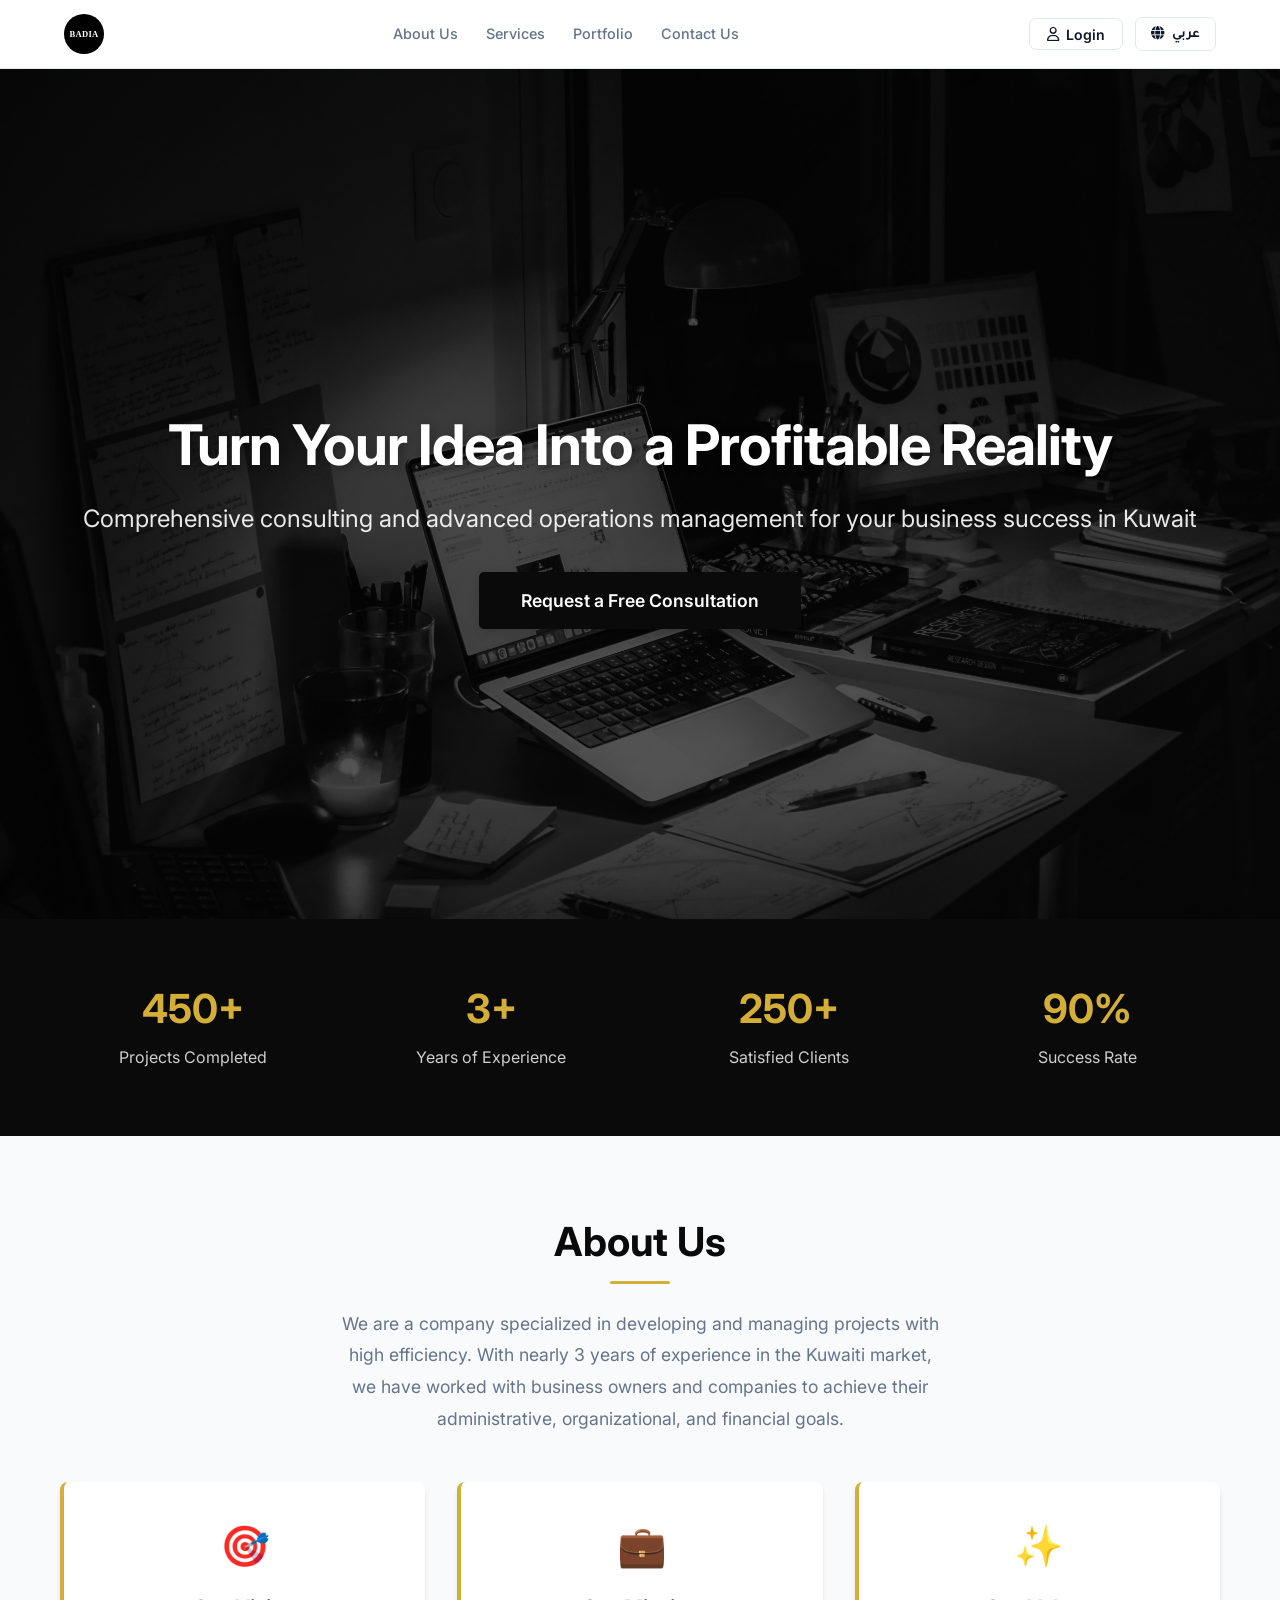
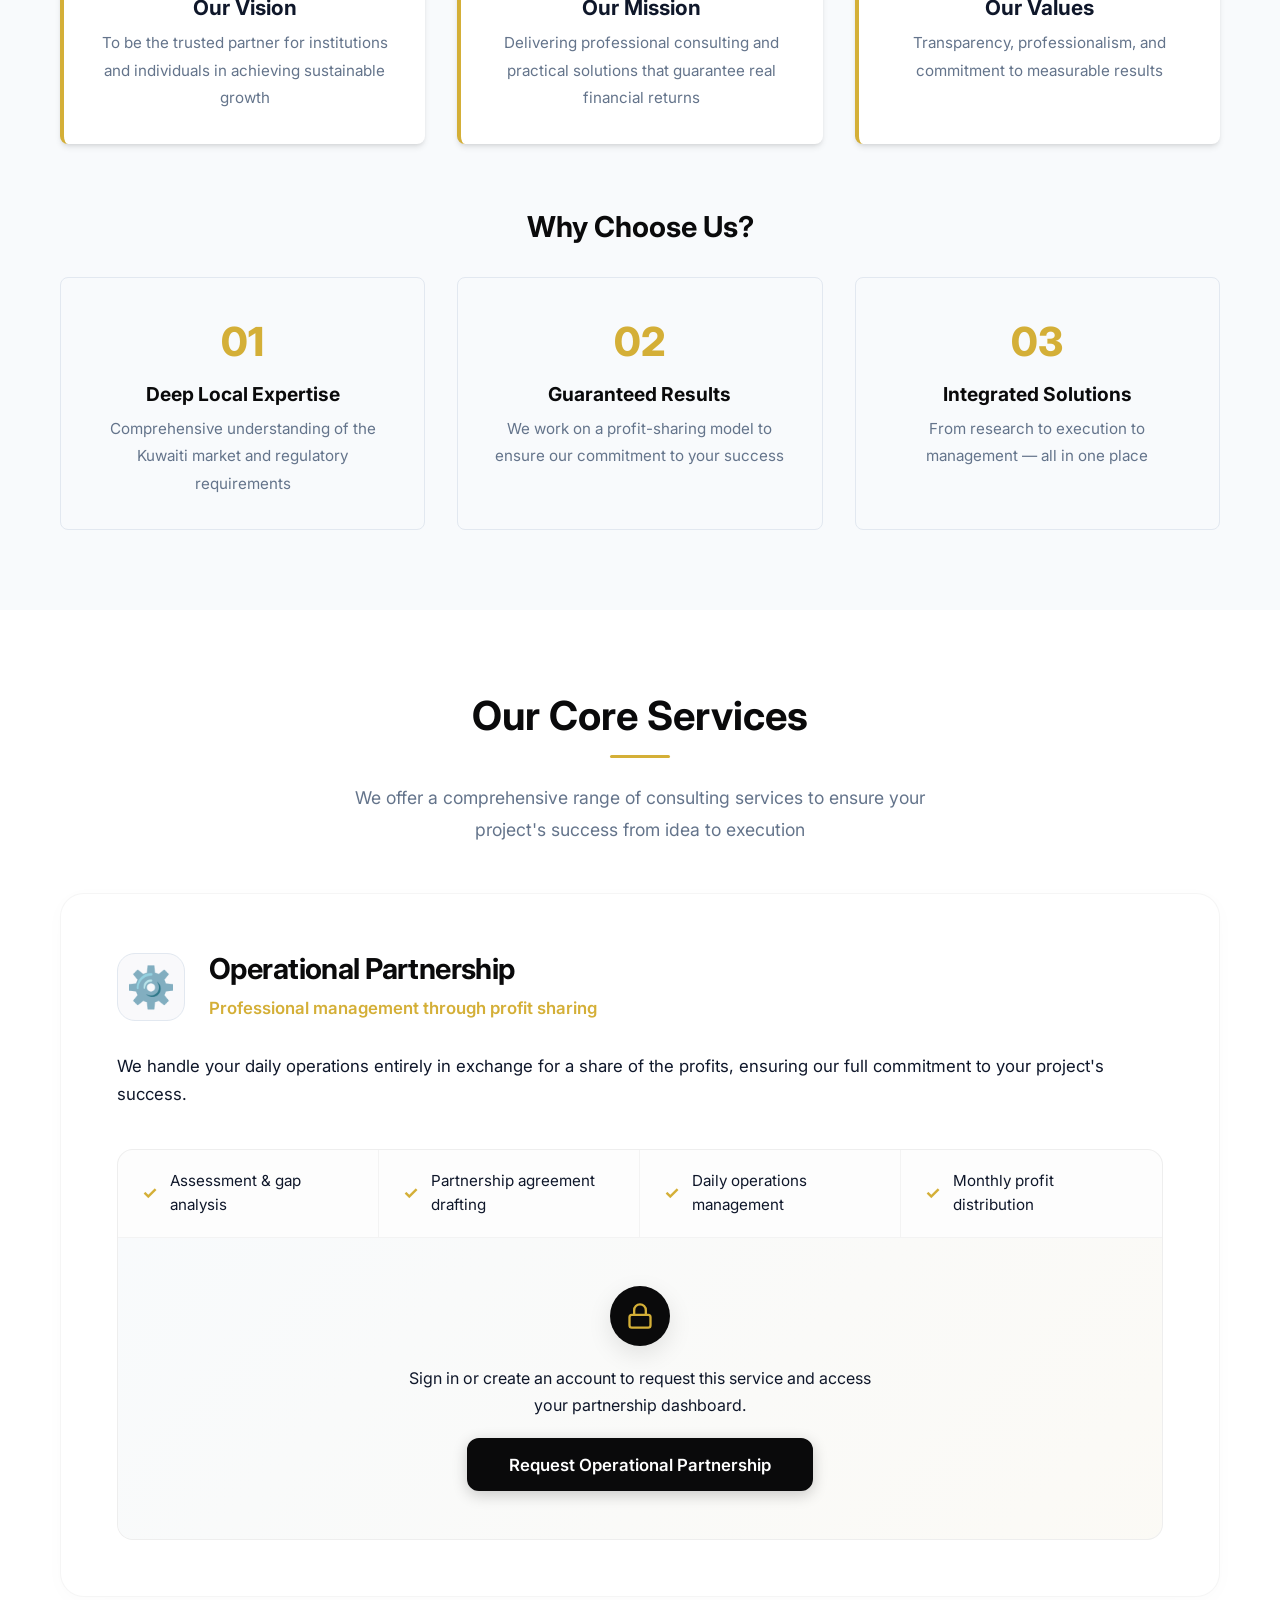
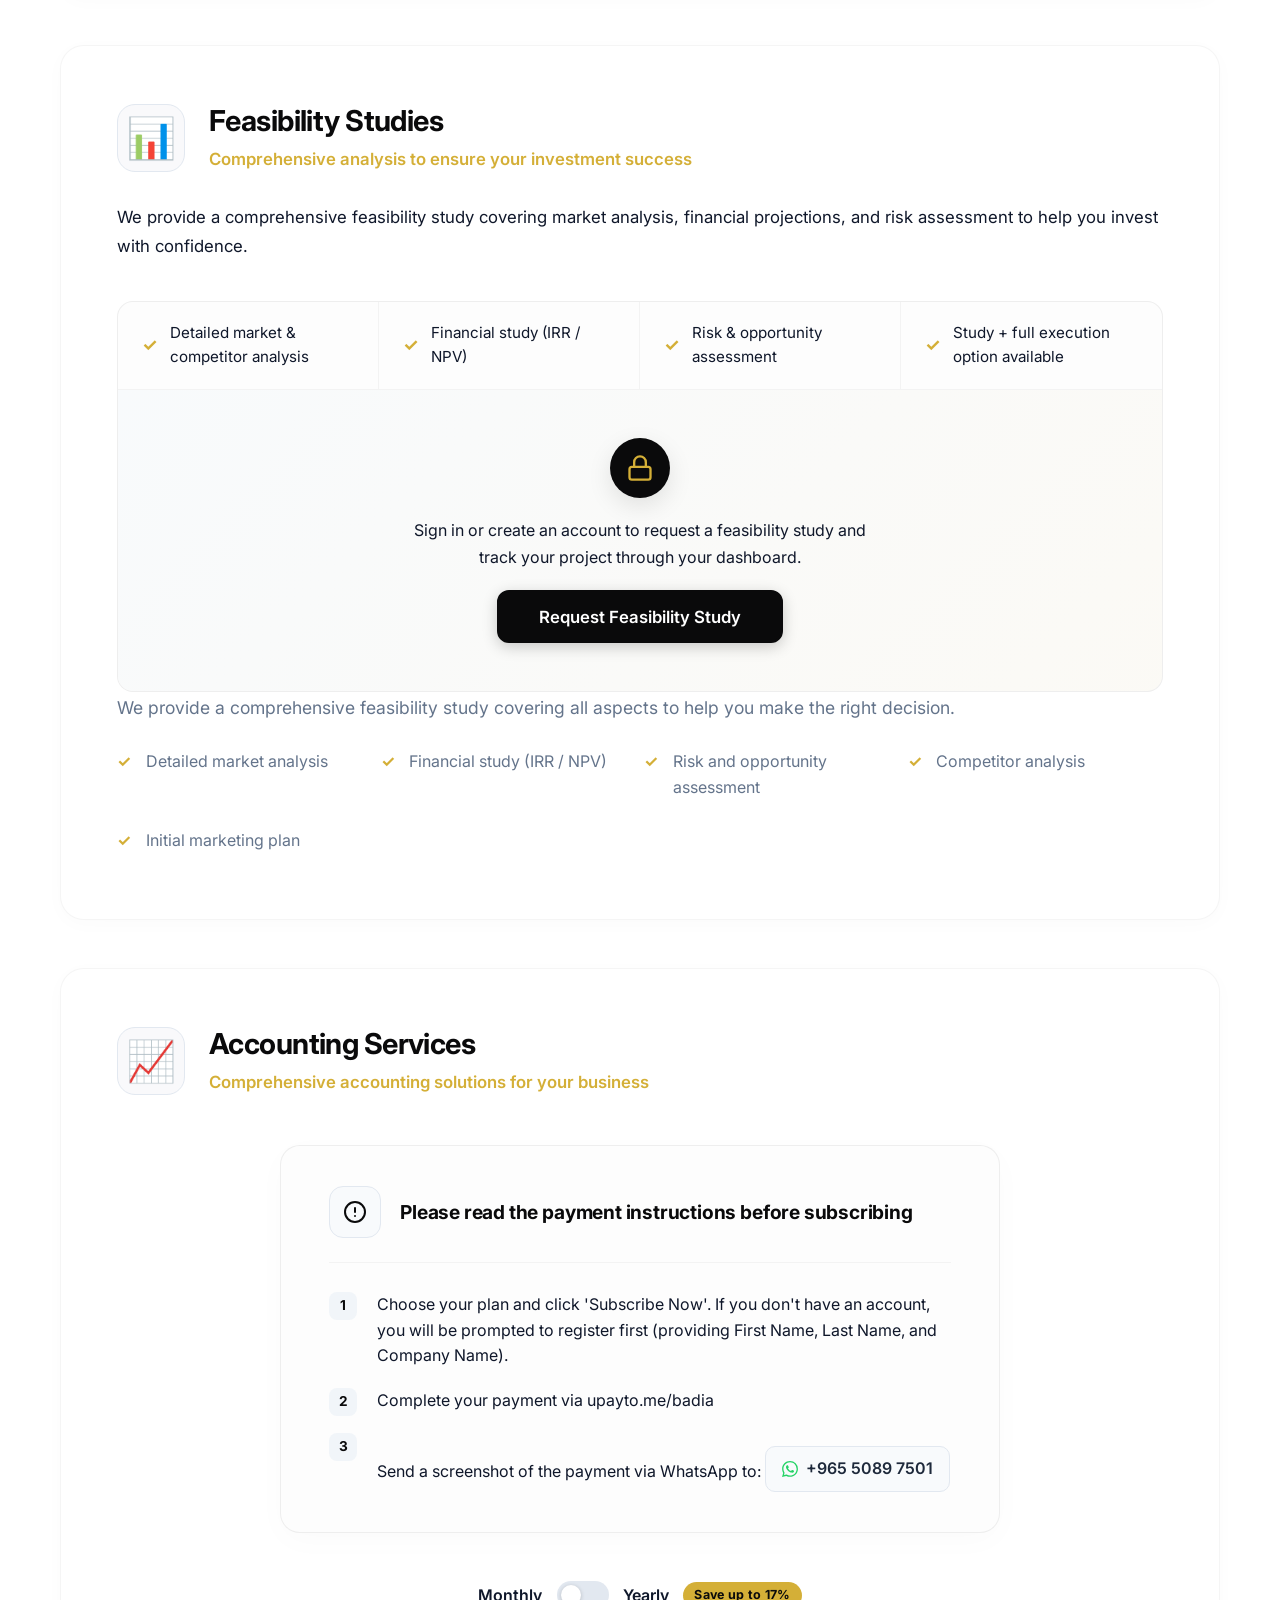
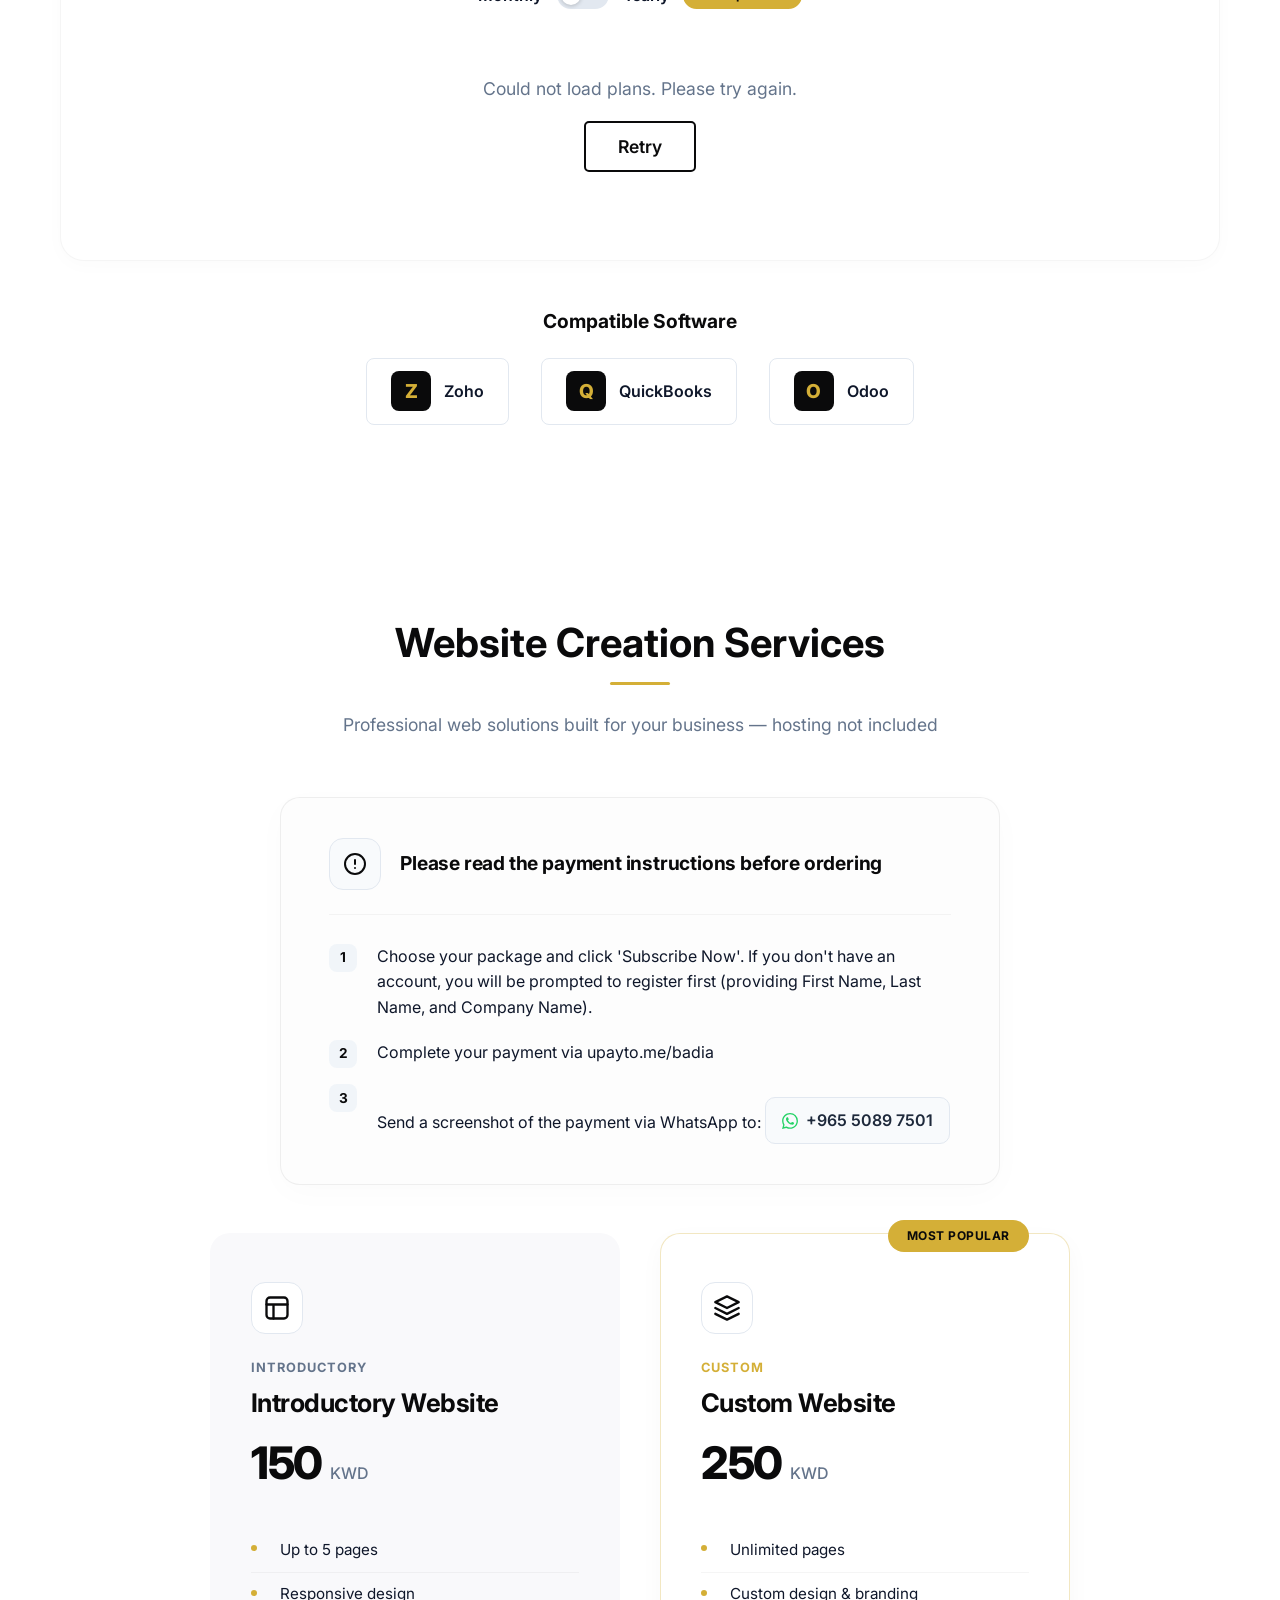
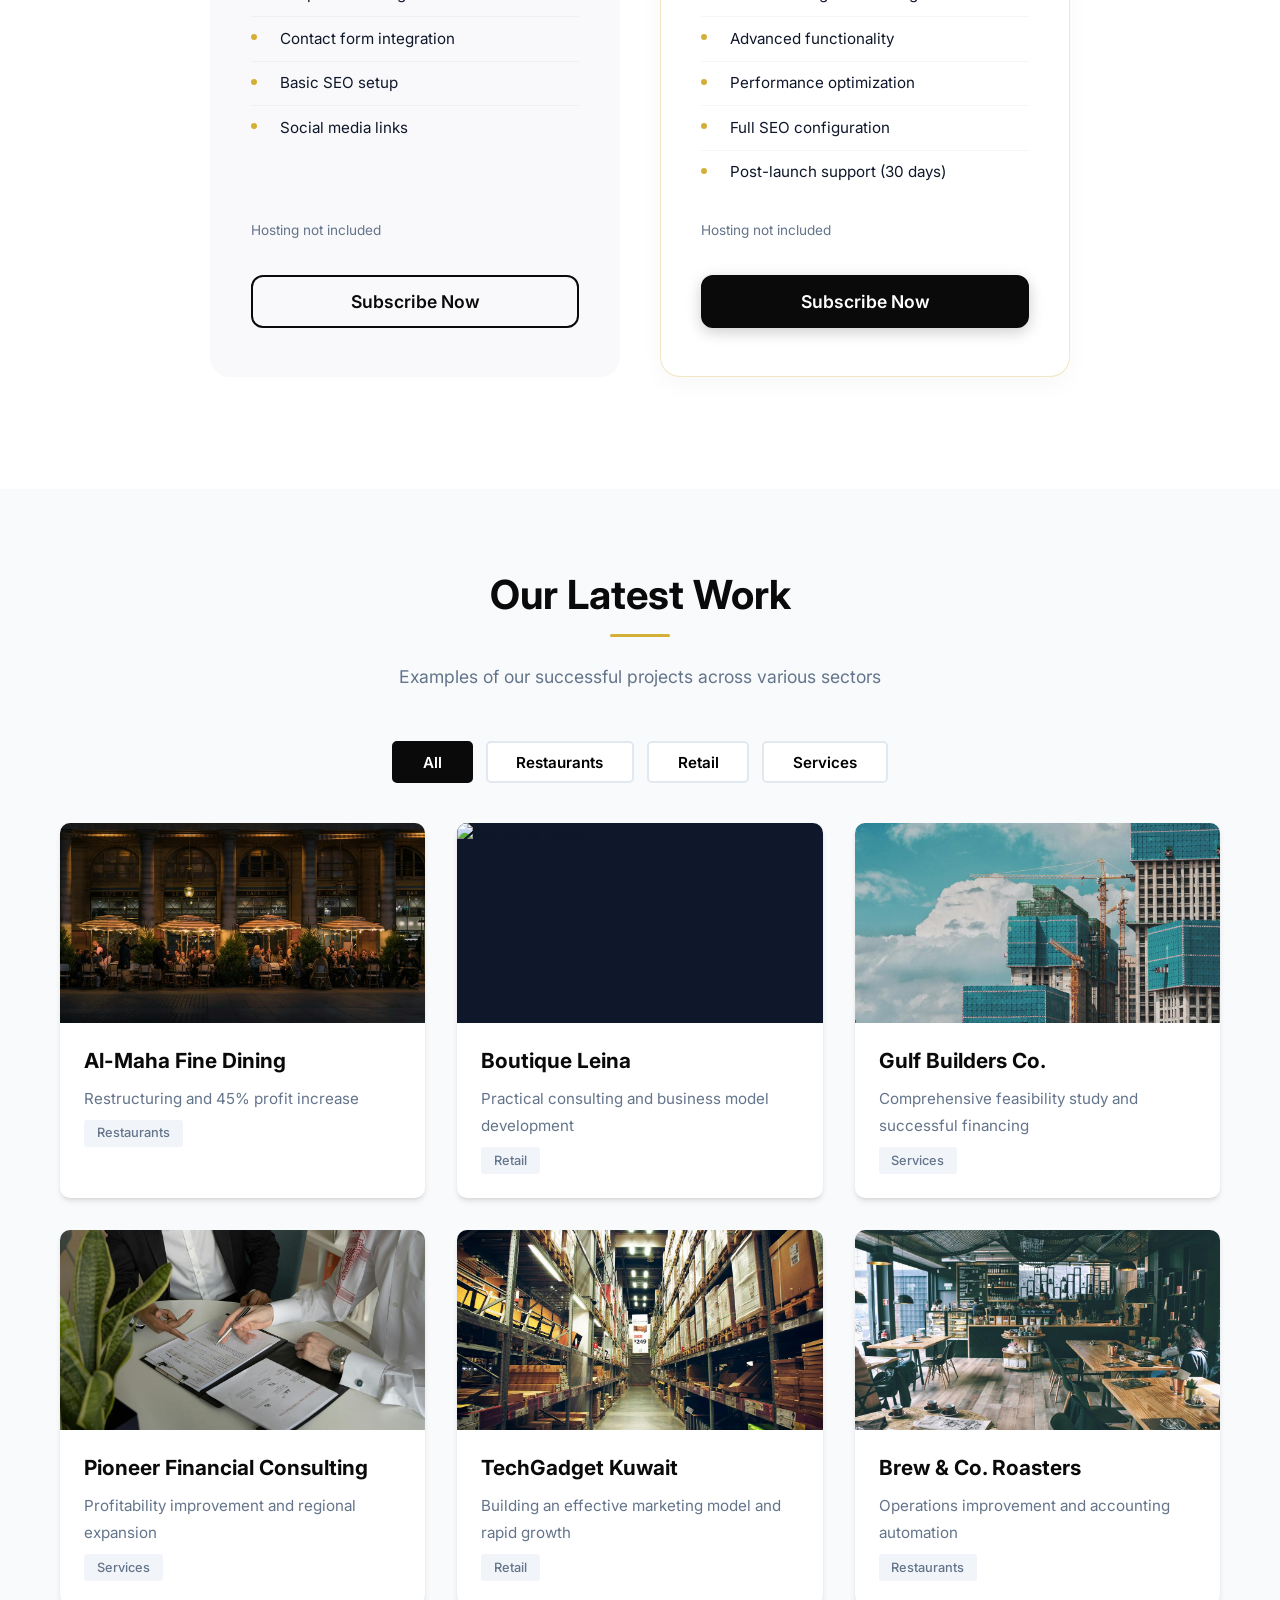
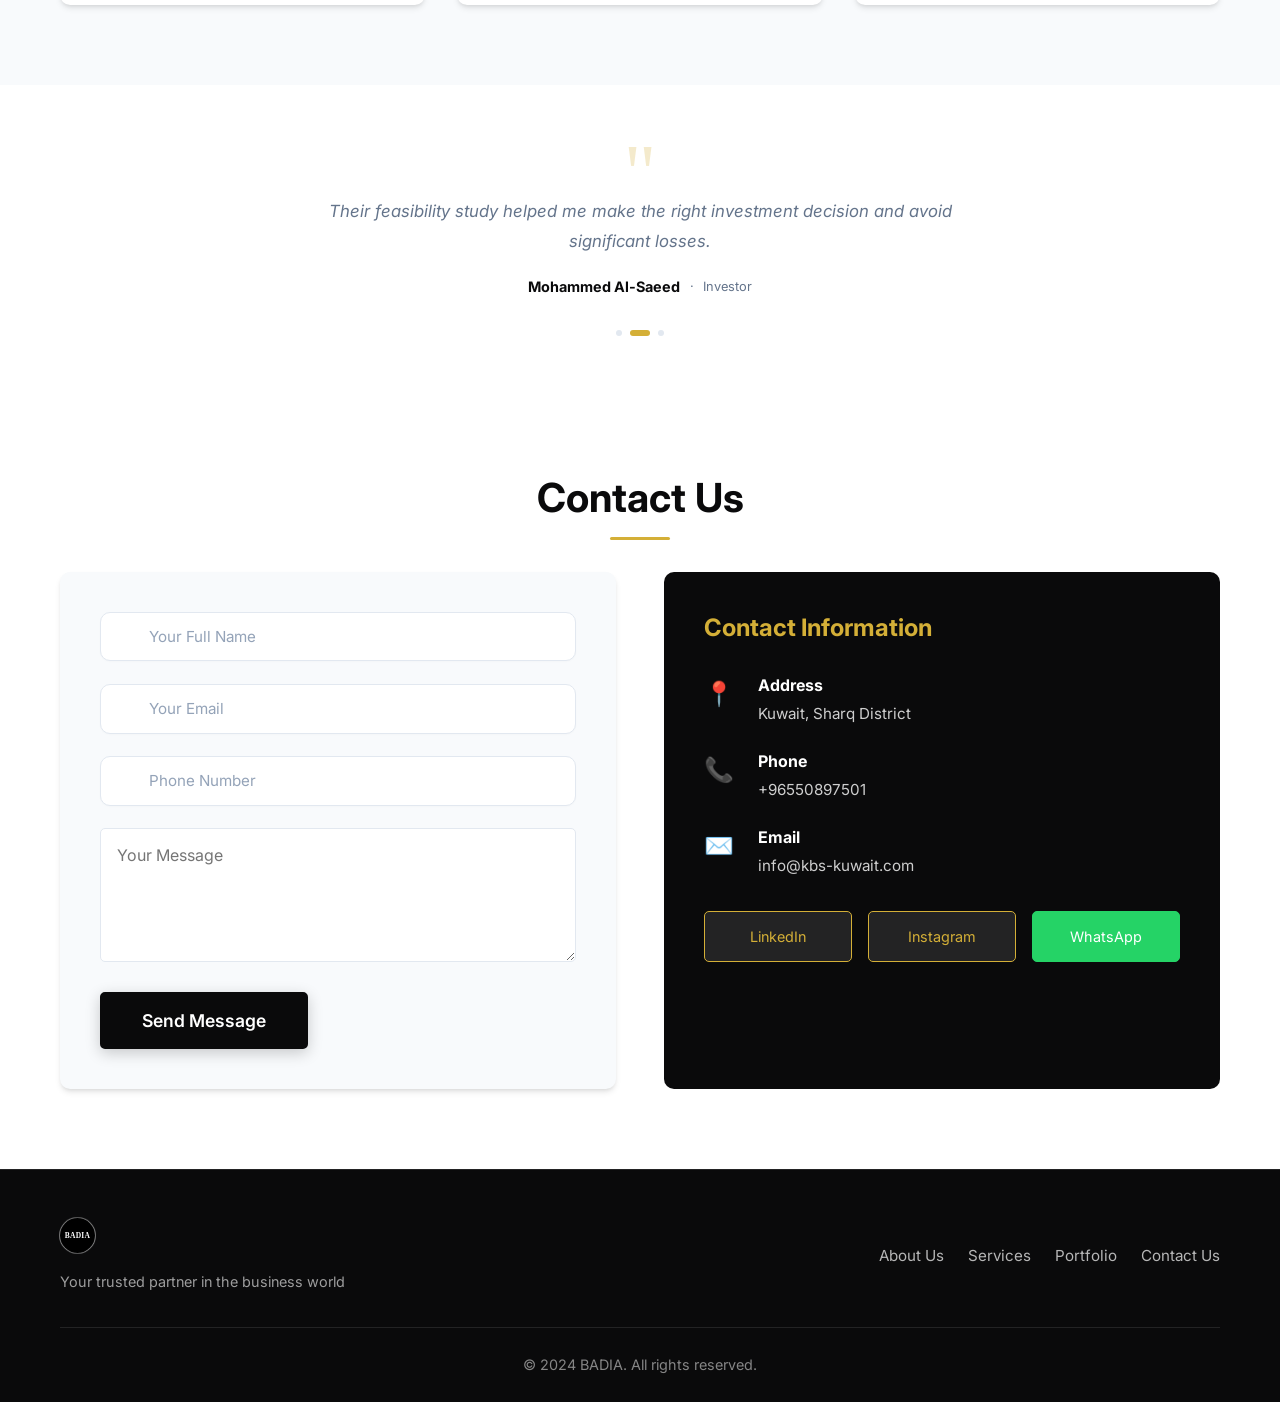
==== index.html @ 8f021b3b "Standardize Website Creation Services buttons to use handlePaymentClick for consistent authenticatio" ====
<!DOCTYPE html>

<html dir="ltr" lang="en">
<head>
<meta charset="utf-8"/>
<meta content="width=device-width, initial-scale=1.0" name="viewport"/>
<title>BADIA</title>
<link href="assets/favicon.ico" rel="icon"/>
<link href="assets/badia-logo.svg" rel="icon" type="image/svg+xml"/>
<link href="assets/badia-apple-touch-icon.png" rel="apple-touch-icon"/>
<meta content="BADIA – Your trusted partner in business consulting, operational management, feasibility studies, and accounting services in Kuwait." name="description"/>
<meta content="business consulting, feasibility study, operational management, accounting, Kuwait, BADIA" name="keywords"/>
<meta property="og:title" content="BADIA - Business Consulting" />
<meta property="og:description" content="Comprehensive consulting and advanced operations management for your business success in Kuwait." />
<meta property="og:image" content="https://badia-kw.com/assets/badia-og-image.jpg" />
<meta property="og:url" content="https://badia-kw.com/" />
<meta name="twitter:card" content="summary_large_image" />
<link rel="canonical" href="https://badia-kw.com/" />
<link href="https://fonts.googleapis.com" rel="preconnect"/>
<link crossorigin="" href="https://fonts.gstatic.com" rel="preconnect"/>
<link href="https://fonts.googleapis.com/css2?family=Tajawal:wght@300;400;500;700;800;900&amp;family=Inter:wght@300;400;500;600;700;800;900&amp;display=swap" rel="stylesheet"/>
<link href="styles.css?v=1.0.0" rel="stylesheet"/>
<script src="config.js?v=1.0.0" defer></script>
<script src="script.js?v=1.0.0" defer></script>
<script src="auth_logic.js?v=1.0.0" defer></script>
<link rel="stylesheet" href="https://cdnjs.cloudflare.com/ajax/libs/font-awesome/6.5.1/css/all.min.css" integrity="sha512-DTOQO9RWCH3ppGqcWaEA1BIZOC6xxalwEsw9c2QQeAIftl+Vegovlnee1c9QX4TctnWMn13TZye+giMm8e2LwA==" crossorigin="anonymous" referrerpolicy="no-referrer" />
<!-- Schema.org Local Business Markup -->
<script type="application/ld+json">
    {
        "@context": "https://schema.org",
        "@type": "LocalBusiness",
        "name": "BADIA - بادية",
        "description": "Full-service business consulting company in Kuwait",
        "url": "https://badia-kw.com",
        "telephone": "+96550897501",
        "email": "info@kbs-kuwait.com",
        "address": {
            "@type": "PostalAddress",
            "addressLocality": "Kuwait",
            "addressRegion": "Sharq",
            "addressCountry": "KW"
        },
        "serviceType": ["Business Consulting", "Feasibility Studies", "Operational Management", "Accounting Services"]
    }
    </script>
</head>
<body>
<!-- Navigation -->
<nav class="navbar" id="navbar">
<div class="nav-inner">
    <!-- Logo -->
    <a class="logo" href="#">
        <img alt="BADIA" class="logo-img" src="assets/badia-logo.svg"/>
    </a>

    <!-- Centre links -->
    <ul class="nav-links" id="navLinks">
        <li><a data-ar="من نحن" data-en="About Us" href="#about"><i class="fa-solid fa-users"></i> About Us</a></li>
        <li><a data-ar="الخدمات" data-en="Services" href="#services"><i class="fa-solid fa-briefcase"></i> Services</a></li>
        <li><a data-ar="الأعمال" data-en="Portfolio" href="#portfolio"><i class="fa-solid fa-layer-group"></i> Portfolio</a></li>
        <li><a data-ar="تواصل معنا" data-en="Contact Us" href="#contact"><i class="fa-solid fa-envelope"></i> Contact Us</a></li>
        <li class="nav-mobile-divider"></li>
        <!-- Language toggle (inside mobile menu) -->
        <li class="nav-mobile-lang">
            <button aria-label="Switch Language" class="lang-toggle" id="langToggleMobile">
                <i class="fa-solid fa-globe"></i>
                <span class="lang-toggle-text">عربي</span>
            </button>
        </li>
        <li class="nav-mobile-divider"></li>
        <li class="nav-mobile-auth" id="navMobileAuth">
            <button class="nav-btn-signin" data-ar="تسجيل الدخول" data-en="Login" onclick="openAuthModal('login')"><i class="fa-regular fa-user"></i> <span data-en="Login" data-ar="تسجيل الدخول">Login</span></button>
        </li>
    </ul>
    <!-- Right-side actions -->
    <div class="nav-actions">
        <div class="nav-auth-desktop" id="navAuthDesktop">
            <button class="nav-btn-signin" data-ar="تسجيل الدخول" data-en="Login" onclick="openAuthModal('login')" id="navSignIn"><i class="fa-regular fa-user"></i> <span data-en="Login" data-ar="تسجيل الدخول">Login</span></button>
        </div>
        <button aria-label="Switch Language" class="lang-toggle" id="langToggle">
            <i class="fa-solid fa-globe"></i>
            <span class="lang-toggle-text">عربي</span>
        </button>
        <!-- Hamburger (right on mobile) -->
        <button aria-label="Menu" class="mobile-toggle" id="mobileToggle">
            <span></span><span></span><span></span>
        </button>
    </div>
</div>
<!-- mobile backdrop -->
<div class="nav-backdrop" id="navBackdrop"></div>
</nav>
<!-- Hero Section -->
<section class="hero" id="hero">
<div class="hero-bg">
<img alt="workspace" src="assets/yen-vu-OEt8lStU-wA-unsplash.jpg"/>
<div class="hero-overlay"></div>
</div>
<div class="hero-content">
<h1 class="hero-title" data-ar="حوّل فكرتك إلى واقع مربح" data-en="Turn Your Idea Into a Profitable Reality">Turn Your Idea Into a Profitable Reality</h1>
<p class="hero-subtitle" data-ar="استشارات شاملة وإدارة عمليات متقدمة لنجاح عملك في الكويت" data-en="Comprehensive consulting and advanced operations management for your business success in Kuwait">Comprehensive consulting and advanced operations management for your business success in Kuwait</p>
<button class="btn btn-primary" data-ar="اطلب استشارة مجانية" data-en="Request a Free Consultation" onclick="scrollToSection('contact')">Request a Free Consultation</button>
</div>
</section>
<!-- Statistics Bar -->
<section class="stats-bar">
<div class="container">
<div class="stat-item">
<h3 data-target="450">0</h3>
<p data-ar="مشروع منجز" data-en="Projects Completed">Projects Completed</p>
</div>
<div class="stat-item">
<h3 data-target="3">0</h3>
<p data-ar="سنة خبرة" data-en="Years of Experience">Years of Experience</p>
</div>
<div class="stat-item">
<h3 data-target="250">0</h3>
<p data-ar="عميل راضي" data-en="Satisfied Clients">Satisfied Clients</p>
</div>
<div class="stat-item">
<h3 data-suffix="%" data-target="90">0</h3>
<p data-ar="معدل النجاح" data-en="Success Rate">Success Rate</p>
</div>
</div>
</section>
<!-- About Section -->
<section class="about" id="about">
<div class="container">
<div class="about-content">
<h2 data-ar="من نحن" data-en="About Us">About Us</h2>
<p class="section-desc" 
data-ar="نحن شركة متخصصة في تطوير وادارة المشاريع بكفاءة عالية مع ما يقارب 3 اعوام من الخبرة في السوق الكويتي قمنا بالعمل مع اصحاب المشاريع والشركات علي تحقيق اهدافهم الادارية والتنظيمية والمالية." 
data-en="We are a company specialized in developing and managing projects with high efficiency. With nearly 3 years of experience in the Kuwaiti market, we have worked with business owners and companies to achieve their administrative, organizational, and financial goals.">
We are a company specialized in developing and managing projects with high efficiency. With nearly 3 years of experience in the Kuwaiti market, we have worked with business owners and companies to achieve their administrative, organizational, and financial goals.
</p>
<div class="about-grid">
<div class="about-card">
<div class="about-icon">🎯</div>
<h3 data-ar="رؤيتنا" data-en="Our Vision">Our Vision</h3>
<p data-ar="أن نكون الشريك الموثوق للمؤسسات والأفراد في تحقيق النمو المستدام" data-en="To be the trusted partner for institutions and individuals in achieving sustainable growth">To be the trusted partner for institutions and individuals in achieving sustainable growth</p>
</div>
<div class="about-card">
<div class="about-icon">💼</div>
<h3 data-ar="رسالتنا" data-en="Our Mission">Our Mission</h3>
<p data-ar="تقديم استشارات احترافية وحلول عملية تضمن عائداً مالياً محققاً" data-en="Delivering professional consulting and practical solutions that guarantee real financial returns">Delivering professional consulting and practical solutions that guarantee real financial returns</p>
</div>
<div class="about-card">
<div class="about-icon">✨</div>
<h3 data-ar="قيمنا" data-en="Our Values">Our Values</h3>
<p data-ar="الشفافية والمهنية والالتزام بنتائج قابلة للقياس" data-en="Transparency, professionalism, and commitment to measurable results">Transparency, professionalism, and commitment to measurable results</p>
</div>
</div>
<!-- Why Choose Us USP -->
<div class="usp-section">
<h3 data-ar="لماذا تختارنا؟" data-en="Why Choose Us?">Why Choose Us?</h3>
<div class="usp-grid">
<div class="usp-item">
<div class="usp-number">01</div>
<h4 data-ar="خبرة محلية عميقة" data-en="Deep Local Expertise">Deep Local Expertise</h4>
<p data-ar="فهم شامل للسوق الكويتي واللوائح التنظيمية" data-en="Comprehensive understanding of the Kuwaiti market and regulatory requirements">Comprehensive understanding of the Kuwaiti market and regulatory requirements</p>
</div>
<div class="usp-item">
<div class="usp-number">02</div>
<h4 data-ar="نتائج مضمونة" data-en="Guaranteed Results">Guaranteed Results</h4>
<p data-ar="نعمل بنظام مشاركة الأرباح لضمان التزامنا بنجاحك" data-en="We work on a profit-sharing model to ensure our commitment to your success">We work on a profit-sharing model to ensure our commitment to your success</p>
</div>
<div class="usp-item">
<div class="usp-number">03</div>
<h4 data-ar="حلول متكاملة" data-en="Integrated Solutions">Integrated Solutions</h4>
<p data-ar="من الدراسة إلى التنفيذ إلى الإدارة في مكان واحد" data-en="From research to execution to management — all in one place">From research to execution to management — all in one place</p>
</div>
</div>
</div>
</div>
</div>
</section>
<!-- Services Section -->
<section class="services" id="services">
<div class="container">
<h2 data-ar="خدماتنا الرئيسية" data-en="Our Core Services">Our Core Services</h2>
<p class="section-desc" data-ar="نقدم مجموعة متكاملة من الخدمات الاستشارية لضمان نجاح مشروعك من الفكرة إلى التنفيذ" data-en="We offer a comprehensive range of consulting services to ensure your project's success from idea to execution">We offer a comprehensive range of consulting services to ensure your project's success from idea to execution</p>
<!-- Service 1: Operational Partnership -->
<div class="service-block" id="service-operations">
<div class="service-header">
<div class="service-icon-large">⚙️</div>
<div>
<h3 data-ar="الشراكة التشغيلية" data-en="Operational Partnership">Operational Partnership</h3>
<p class="service-tagline" data-ar="إدارة احترافية مقابل مشاركة الأرباح" data-en="Professional management through profit sharing">Professional management through profit sharing</p>
</div>
</div>
<p class="service-desc" data-ar="نتولى إدارة عملياتك اليومية بالكامل مقابل حصة من الأرباح، مما يضمن التزامنا الكامل بنجاح مشروعك." data-en="We handle your daily operations entirely in exchange for a share of the profits, ensuring our full commitment to your project's success.">We handle your daily operations entirely in exchange for a share of the profits, ensuring our full commitment to your project's success.</p>
<!-- Auth-gated Request Area -->
<div class="service-gate gate-locked">
<div class="service-gate-preview">
<div class="gate-preview-item"><span class="gate-check">✓</span> <span data-ar="تقييم وتحليل الفجوات" data-en="Assessment &amp; gap analysis">Assessment &amp; gap analysis</span></div>
<div class="gate-preview-item"><span class="gate-check">✓</span> <span data-ar="صياغة اتفاقية الشراكة" data-en="Partnership agreement drafting">Partnership agreement drafting</span></div>
<div class="gate-preview-item"><span class="gate-check">✓</span> <span data-ar="إدارة العمليات اليومية" data-en="Daily operations management">Daily operations management</span></div>
<div class="gate-preview-item"><span class="gate-check">✓</span> <span data-ar="توزيع الأرباح الشهري" data-en="Monthly profit distribution">Monthly profit distribution</span></div>
</div>
<div class="service-gate-cta">
<div class="gate-lock-icon">
<svg fill="none" height="28" stroke="currentColor" stroke-linecap="round" stroke-linejoin="round" stroke-width="2" viewbox="0 0 24 24" width="28"><rect height="11" rx="2" ry="2" width="18" x="3" y="11"></rect><path d="M7 11V7a5 5 0 0 1 10 0v4"></path></svg>
</div>
<p class="gate-message" data-ar="سجّل دخولك أو أنشئ حساباً لطلب هذه الخدمة والوصول إلى لوحة الشراكة." data-en="Sign in or create an account to request this service and access your partnership dashboard.">Sign in or create an account to request this service and access your partnership dashboard.</p>
<button class="btn btn-primary service-request-btn" data-ar="اطلب الشراكة التشغيلية" data-en="Request Operational Partnership" onclick="handleServiceRequest('partnership')">Request Operational Partnership</button>
</div>
</div>
<!-- Hidden original timeline (kept for reference, not rendered) -->

</div>
<!-- Service 2: Feasibility Studies -->
<div class="service-block" id="service-feasibility">
<div class="service-header">
<div class="service-icon-large">📊</div>
<div>
<h3 data-ar="دراسات الجدوى" data-en="Feasibility Studies">Feasibility Studies</h3>
<p class="service-tagline" data-ar="تحليل شامل لضمان نجاح استثمارك" data-en="Comprehensive analysis to ensure your investment success">Comprehensive analysis to ensure your investment success</p>
</div>
</div>
<p class="service-desc" data-ar="نقدم دراسة جدوى شاملة تغطي تحليل السوق والتوقعات المالية وتقييم المخاطر لمساعدتك على الاستثمار بثقة." data-en="We provide a comprehensive feasibility study covering market analysis, financial projections, and risk assessment to help you invest with confidence.">We provide a comprehensive feasibility study covering market analysis, financial projections, and risk assessment to help you invest with confidence.</p>
<!-- Auth-gated Request Area -->
<div class="service-gate gate-locked">
<div class="service-gate-preview">
<div class="gate-preview-item"><span class="gate-check">✓</span> <span data-ar="تحليل مفصّل للسوق والمنافسين" data-en="Detailed market &amp; competitor analysis">Detailed market &amp; competitor analysis</span></div>
<div class="gate-preview-item"><span class="gate-check">✓</span> <span data-ar="الدراسة المالية (IRR / NPV)" data-en="Financial study (IRR / NPV)">Financial study (IRR / NPV)</span></div>
<div class="gate-preview-item"><span class="gate-check">✓</span> <span data-ar="تقييم المخاطر والفرص" data-en="Risk &amp; opportunity assessment">Risk &amp; opportunity assessment</span></div>
<div class="gate-preview-item"><span class="gate-check">✓</span> <span data-ar="خيار الدراسة مع التنفيذ الكامل" data-en="Study + full execution option available">Study + full execution option available</span></div>
</div>
<div class="service-gate-cta">
<div class="gate-lock-icon">
<svg fill="none" height="28" stroke="currentColor" stroke-linecap="round" stroke-linejoin="round" stroke-width="2" viewbox="0 0 24 24" width="28"><rect height="11" rx="2" ry="2" width="18" x="3" y="11"></rect><path d="M7 11V7a5 5 0 0 1 10 0v4"></path></svg>
</div>
<p class="gate-message" data-ar="سجّل دخولك أو أنشئ حساباً لطلب دراسة الجدوى ومتابعة مشروعك عبر لوحة التحكم." data-en="Sign in or create an account to request a feasibility study and track your project through your dashboard.">Sign in or create an account to request a feasibility study and track your project through your dashboard.</p>
<button class="btn btn-primary service-request-btn" data-ar="اطلب دراسة الجدوى" data-en="Request Feasibility Study" onclick="handleServiceRequest('feasibility')">Request Feasibility Study</button>
</div>
</div>
<!-- Hidden original tabs (kept for reference, not rendered) -->

<div class="tab-content active" id="study-only">
<p data-ar="نقدم دراسة جدوى شاملة تغطي جميع الجوانب لمساعدتك على اتخاذ القرار الصحيح." data-en="We provide a comprehensive feasibility study covering all aspects to help you make the right decision.">We provide a comprehensive feasibility study covering all aspects to help you make the right decision.</p>
<ul class="checklist">
<li data-ar="تحليل السوق المفصّل" data-en="Detailed market analysis">Detailed market analysis</li>
<li data-ar="الدراسة المالية (IRR / NPV)" data-en="Financial study (IRR / NPV)">Financial study (IRR / NPV)</li>
<li data-ar="تقييم المخاطر والفرص" data-en="Risk and opportunity assessment">Risk and opportunity assessment</li>
<li data-ar="تحليل المنافسين" data-en="Competitor analysis">Competitor analysis</li>
<li data-ar="خطة التسويق المبدئية" data-en="Initial marketing plan">Initial marketing plan</li>
</ul>
</div>
<div class="tab-content" id="study-exec">
<p data-ar="كل ما في الدراسة بالإضافة إلى تنفيذ المشروع والإشراف عليه حتى مرحلة التشغيل." data-en="Everything in the study plus project execution and supervision until the operational stage.">Everything in the study plus project execution and supervision until the operational stage.</p>
<ul class="checklist">
<li data-ar="جميع مخرجات الدراسة الكاملة" data-en="All complete study outputs">All complete study outputs</li>
<li data-ar="خطة تنفيذ مفصّلة" data-en="Detailed execution plan">Detailed execution plan</li>
<li data-ar="إشراف على التنفيذ والتأسيس" data-en="Execution and establishment supervision">Execution and establishment supervision</li>
<li data-ar="تدريب فريق العمل" data-en="Team training">Team training</li>
<li data-ar="متابعة ما بعد الإطلاق (3 أشهر)" data-en="Post-launch follow-up (3 months)">Post-launch follow-up (3 months)</li>
</ul>
</div>
</div>
<!-- Service 3: Accounting -->
<div class="service-block" id="service-accounting">
<div class="service-header">
<div class="service-icon-large">📈</div>
<div>
<h3 data-ar="الخدمات المحاسبية" data-en="Accounting Services">Accounting Services</h3>
<p class="service-tagline" data-ar="حلول محاسبية متكاملة لأعمالك" data-en="Comprehensive accounting solutions for your business">Comprehensive accounting solutions for your business</p>
</div>
</div>
<!-- Billing Toggle -->
<div class="pi-container" id="paymentInstructionsAccounting">
    <div class="pi-header">
        <div class="pi-icon">
            <svg width="24" height="24" viewBox="0 0 24 24" fill="none" stroke="currentColor" stroke-width="2" stroke-linecap="round" stroke-linejoin="round"><circle cx="12" cy="12" r="10"/><line x1="12" y1="8" x2="12" y2="12"/><line x1="12" y1="16" x2="12.01" y2="16"/></svg>
        </div>
        <p class="pi-title" data-ar="يرجى قراءة تعليمات الدفع قبل الاشتراك" data-en="Please read the payment instructions before subscribing">Please read the payment instructions before subscribing</p>
    </div>
    <ol class="pi-steps">
        <li data-ar="اختر خطتك واضغط على 'اشترك الآن'. إذا لم يكن لديك حساب، سيُطلب منك التسجيل أولاً (مع تقديم الاسم الأول والأخير واسم الشركة)." data-en="Choose your plan and click 'Subscribe Now'. If you don't have an account, you will be prompted to register first (providing First Name, Last Name, and Company Name).">Choose your plan and click 'Subscribe Now'. If you don't have an account, you will be prompted to register first (providing First Name, Last Name, and Company Name).</li>
        <li data-ar="أتمم عملية الدفع عبر upayto.me/badia" data-en="Complete your payment via upayto.me/badia">Complete your payment via <strong>upayto.me/badia</strong></li>
        <li>
            <span data-ar="أرسل لقطة شاشة للدفع عبر واتساب إلى:" data-en="Send a screenshot of the payment via WhatsApp to:">Send a screenshot of the payment via WhatsApp to:</span>
            <a href="https://wa.me/96550897501" target="_blank" class="pi-whatsapp">
                <svg width="16" height="16" viewBox="0 0 24 24" fill="currentColor"><path d="M17.472 14.382c-.297-.149-1.758-.867-2.03-.967-.273-.099-.471-.148-.67.15-.197.297-.767.966-.94 1.164-.173.199-.347.223-.644.075-.297-.15-1.255-.463-2.39-1.475-.883-.788-1.48-1.761-1.653-2.059-.173-.297-.018-.458.13-.606.134-.133.298-.347.446-.52.149-.174.198-.298.298-.497.099-.198.05-.371-.025-.52-.075-.149-.669-1.612-.916-2.207-.242-.579-.487-.5-.669-.51-.173-.008-.371-.01-.57-.01-.198 0-.52.074-.792.372-.272.297-1.04 1.016-1.04 2.479 0 1.462 1.065 2.875 1.213 3.074.149.198 2.096 3.2 5.077 4.487.709.306 1.262.489 1.694.625.712.227 1.36.195 1.871.118.571-.085 1.758-.719 2.006-1.413.248-.694.248-1.289.173-1.413-.074-.124-.272-.198-.57-.347m-5.421 7.403h-.004a9.87 9.87 0 01-5.031-1.378l-.361-.214-3.741.982.998-3.648-.235-.374a9.86 9.86 0 01-1.51-5.26c.001-5.45 4.436-9.884 9.888-9.884 2.64 0 5.122 1.03 6.988 2.898a9.825 9.825 0 012.893 6.994c-.003 5.45-4.437 9.884-9.885 9.884m8.413-18.297A11.815 11.815 0 0012.05 0C5.495 0 .16 5.335.157 11.892c0 2.096.547 4.142 1.588 5.945L.057 24l6.305-1.654a11.882 11.882 0 005.683 1.448h.005c6.554 0 11.89-5.335 11.893-11.893a11.821 11.821 0 00-3.48-8.413z"/></svg>
                +965 5089 7501
            </a>
        </li>
    </ol>
</div>
<div class="billing-toggle-wrapper">
    <span class="billing-label" data-en="Monthly" data-ar="شهري">Monthly</span>
    <label class="billing-switch" for="billingToggle">
        <input type="checkbox" id="billingToggle" aria-label="Toggle billing period"/>
        <span class="billing-slider"></span>
    </label>
    <span class="billing-label" data-en="Yearly" data-ar="سنوي">Yearly</span>
    <span class="billing-save-badge" data-en="Save up to 17%" data-ar="وفّر حتى 17%">Save up to 17%</span>
</div>
<!-- Dynamic Plans Grid -->
<div class="plans-grid" id="plansGrid">
    <div class="plans-skeleton">
        <div class="skeleton-card"><div class="skeleton-line w60"></div><div class="skeleton-line w40"></div><div class="skeleton-line w80"></div><div class="skeleton-line w70"></div><div class="skeleton-line w50"></div></div>
        <div class="skeleton-card"><div class="skeleton-line w60"></div><div class="skeleton-line w40"></div><div class="skeleton-line w80"></div><div class="skeleton-line w70"></div><div class="skeleton-line w50"></div></div>
    </div>
</div>
</div>

<!-- Compatible Software -->
<div class="software-section">
<h4 data-ar="البرامج المتوافقة" data-en="Compatible Software">Compatible Software</h4>
<div class="software-grid">
<div class="software-item">
<div class="software-icon">Z</div>
<span>Zoho</span>
</div>
<div class="software-item">
<div class="software-icon">Q</div>
<span>QuickBooks</span>
</div>
<div class="software-item">
<div class="software-icon">O</div>
<span>Odoo</span>
</div>
</div>
</div>
</div>
</div>
</section>
<!-- Website Creation Services Section -->
<section class="web-services" id="web-services">
<div class="container">
    <h2 data-ar="خدمات إنشاء المواقع" data-en="Website Creation Services">Website Creation Services</h2>
    <p class="section-desc" data-ar="حلول ويب احترافية مصممة لعملك — بدون رسوم استضافة" data-en="Professional web solutions built for your business — hosting not included">Professional web solutions built for your business — hosting not included</p>
<div class="pi-container" id="paymentInstructionsWeb">
    <div class="pi-header">
        <div class="pi-icon">
            <svg width="24" height="24" viewBox="0 0 24 24" fill="none" stroke="currentColor" stroke-width="2" stroke-linecap="round" stroke-linejoin="round"><circle cx="12" cy="12" r="10"/><line x1="12" y1="8" x2="12" y2="12"/><line x1="12" y1="16" x2="12.01" y2="16"/></svg>
        </div>
        <p class="pi-title" data-ar="يرجى قراءة تعليمات الدفع قبل الطلب" data-en="Please read the payment instructions before ordering">Please read the payment instructions before ordering</p>
    </div>
    <ol class="pi-steps">
        <li data-ar="اختر باقتك واضغط على 'اشترك الآن'. إذا لم يكن لديك حساب، سيُطلب منك التسجيل أولاً (مع تقديم الاسم الأول والأخير واسم الشركة)." data-en="Choose your package and click 'Subscribe Now'. If you don't have an account, you will be prompted to register first (providing First Name, Last Name, and Company Name).">Choose your package and click 'Subscribe Now'. If you don't have an account, you will be prompted to register first (providing First Name, Last Name, and Company Name).</li>
        <li data-ar="أتمم عملية الدفع عبر upayto.me/badia" data-en="Complete your payment via upayto.me/badia">Complete your payment via <strong>upayto.me/badia</strong></li>
        <li>
            <span data-ar="أرسل لقطة شاشة للدفع عبر واتساب إلى:" data-en="Send a screenshot of the payment via WhatsApp to:">Send a screenshot of the payment via WhatsApp to:</span>
            <a href="https://wa.me/96550897501" target="_blank" class="pi-whatsapp">
                <svg width="16" height="16" viewBox="0 0 24 24" fill="currentColor"><path d="M17.472 14.382c-.297-.149-1.758-.867-2.03-.967-.273-.099-.471-.148-.67.15-.197.297-.767.966-.94 1.164-.173.199-.347.223-.644.075-.297-.15-1.255-.463-2.39-1.475-.883-.788-1.48-1.761-1.653-2.059-.173-.297-.018-.458.13-.606.134-.133.298-.347.446-.52.149-.174.198-.298.298-.497.099-.198.05-.371-.025-.52-.075-.149-.669-1.612-.916-2.207-.242-.579-.487-.5-.669-.51-.173-.008-.371-.01-.57-.01-.198 0-.52.074-.792.372-.272.297-1.04 1.016-1.04 2.479 0 1.462 1.065 2.875 1.213 3.074.149.198 2.096 3.2 5.077 4.487.709.306 1.262.489 1.694.625.712.227 1.36.195 1.871.118.571-.085 1.758-.719 2.006-1.413.248-.694.248-1.289.173-1.413-.074-.124-.272-.198-.57-.347m-5.421 7.403h-.004a9.87 9.87 0 01-5.031-1.378l-.361-.214-3.741.982.998-3.648-.235-.374a9.86 9.86 0 01-1.51-5.26c.001-5.45 4.436-9.884 9.888-9.884 2.64 0 5.122 1.03 6.988 2.898a9.825 9.825 0 012.893 6.994c-.003 5.45-4.437 9.884-9.885 9.884m8.413-18.297A11.815 11.815 0 0012.05 0C5.495 0 .16 5.335.157 11.892c0 2.096.547 4.142 1.588 5.945L.057 24l6.305-1.654a11.882 11.882 0 005.683 1.448h.005c6.554 0 11.89-5.335 11.893-11.893a11.821 11.821 0 00-3.48-8.413z"/></svg>
                +965 5089 7501
            </a>
        </li>
    </ol>
</div>
    <div class="web-services-grid">
        <div class="web-service-card">
            <div class="web-service-icon">
                <svg width="28" height="28" fill="none" stroke="currentColor" stroke-width="2" stroke-linecap="round" stroke-linejoin="round" viewBox="0 0 24 24"><rect x="3" y="3" width="18" height="18" rx="3"/><path d="M3 9h18M9 21V9"/></svg>
            </div>
            <div class="web-service-label" data-en="Introductory" data-ar="تعريفي">Introductory</div>
            <h3 data-en="Introductory Website" data-ar="موقع تعريفي">Introductory Website</h3>
            <div class="web-service-price">150 <span>KWD</span></div>
            <ul class="web-service-features">
                <li data-en="Up to 5 pages" data-ar="حتى 5 صفحات">Up to 5 pages</li>
                <li data-en="Responsive design" data-ar="تصميم متجاوب">Responsive design</li>
                <li data-en="Contact form integration" data-ar="نموذج تواصل">Contact form integration</li>
                <li data-en="Basic SEO setup" data-ar="إعداد SEO أساسي">Basic SEO setup</li>
                <li data-en="Social media links" data-ar="روابط وسائل التواصل">Social media links</li>
            </ul>
            <p class="web-service-note" data-en="Hosting not included" data-ar="لا تشمل الاستضافة">Hosting not included</p>
            <button class="btn btn-outline ws-btn" data-en="Subscribe Now" data-ar="اشترك الآن" onclick="handlePaymentClick('https://upayto.me/badia')">Subscribe Now</button>
        </div>
        <div class="web-service-card featured">
            <div class="web-service-badge" data-en="Most Popular" data-ar="الأكثر طلباً">Most Popular</div>
            <div class="web-service-icon">
                <svg width="28" height="28" fill="none" stroke="currentColor" stroke-width="2" stroke-linecap="round" stroke-linejoin="round" viewBox="0 0 24 24"><path d="M12 2L2 7l10 5 10-5-10-5z"/><path d="M2 17l10 5 10-5"/><path d="M2 12l10 5 10-5"/></svg>
            </div>
            <div class="web-service-label" data-en="Custom" data-ar="مخصص">Custom</div>
            <h3 data-en="Custom Website" data-ar="موقع مخصص">Custom Website</h3>
            <div class="web-service-price">250 <span>KWD</span></div>
            <ul class="web-service-features">
                <li data-en="Unlimited pages" data-ar="صفحات غير محدودة">Unlimited pages</li>
                <li data-en="Custom design &amp; branding" data-ar="تصميم وهوية مخصصة">Custom design &amp; branding</li>
                <li data-en="Advanced functionality" data-ar="وظائف متقدمة">Advanced functionality</li>
                <li data-en="Performance optimization" data-ar="تحسين الأداء">Performance optimization</li>
                <li data-en="Full SEO configuration" data-ar="إعداد SEO كامل">Full SEO configuration</li>
                <li data-en="Post-launch support (30 days)" data-ar="دعم ما بعد الإطلاق (30 يوم)">Post-launch support (30 days)</li>
            </ul>
            <p class="web-service-note" data-en="Hosting not included" data-ar="لا تشمل الاستضافة">Hosting not included</p>
            <button class="btn btn-primary ws-btn" data-en="Subscribe Now" data-ar="اشترك الآن" onclick="handlePaymentClick('https://upayto.me/badia')">Subscribe Now</button>
        </div>
    </div>
</div>


</section>
<!-- Portfolio Section -->
<section class="portfolio" id="portfolio">
<div class="container">
<h2 data-ar="أحدث أعمالنا" data-en="Our Latest Work">Our Latest Work</h2>
<p class="section-desc" data-ar="نماذج من مشاريعنا الناجحة في مختلف القطاعات" data-en="Examples of our successful projects across various sectors">Examples of our successful projects across various sectors</p>
<!-- Filter Buttons -->
<div class="portfolio-filters">
<button class="filter-btn active" data-ar="الكل" data-en="All" data-filter="all">All</button>
<button class="filter-btn" data-ar="مطاعم" data-en="Restaurants" data-filter="restaurants">Restaurants</button>
<button class="filter-btn" data-ar="تجزئة" data-en="Retail" data-filter="retail">Retail</button>
<button class="filter-btn" data-ar="خدمات" data-en="Services" data-filter="services">Services</button>
</div>
<div class="portfolio-grid">
<div class="portfolio-item" data-category="restaurants">
<div class="portfolio-image"><img src="assets/images/siyuan-g_V2rt6iG7A-unsplash.jpg" alt="Al-Maha Fine Dining" style="width:100%;height:100%;object-fit:cover;" loading="lazy"></div>
<div class="portfolio-info">
<h3 data-ar="مها دايننج الفاخر" data-en="Al-Maha Fine Dining">Al-Maha Fine Dining</h3>
<p data-ar="إعادة هيكلة وزيادة الأرباح بنسبة 45%" data-en="Restructuring and 45% profit increase">Restructuring and 45% profit increase</p>
<span class="portfolio-tag" data-ar="مطاعم" data-en="Restaurants">Restaurants</span>
</div>
</div>
<div class="portfolio-item" data-category="retail">
<div class="portfolio-image"><img src="assets/images/clark-street-mercantile-P3pI6xzovu0-unsplash.jpg" alt="Boutique Leina" style="width:100%;height:100%;object-fit:cover;" loading="lazy"></div>
<div class="portfolio-info">
<h3 data-ar="بوتيك لينا" data-en="Boutique Leina">Boutique Leina</h3>
<p data-ar="استشارة عملية وتطوير نموذج العمل" data-en="Practical consulting and business model development">Practical consulting and business model development</p>
<span class="portfolio-tag" data-ar="تجزئة" data-en="Retail">Retail</span>
</div>
</div>
<div class="portfolio-item" data-category="services">
<div class="portfolio-image"><img src="assets/images/c-dustin-91AQt9p4Mo8-unsplash.jpg" alt="Gulf Builders Co." style="width:100%;height:100%;object-fit:cover;" loading="lazy"></div>
<div class="portfolio-info">
<h3 data-ar="شركة بناة الخليج" data-en="Gulf Builders Co.">Gulf Builders Co.</h3>
<p data-ar="دراسة جدوى شاملة وتمويل ناجح" data-en="Comprehensive feasibility study and successful financing">Comprehensive feasibility study and successful financing</p>
<span class="portfolio-tag" data-ar="خدمات" data-en="Services">Services</span>
</div>
</div>
<div class="portfolio-item" data-category="services">
<div class="portfolio-image"><img src="assets/images/amina-atar-Mqc-m8kgxkg-unsplash.jpg" alt="Pioneer Financial Consulting" style="width:100%;height:100%;object-fit:cover;" loading="lazy"></div>
<div class="portfolio-info">
<h3 data-ar="بايونير للاستشارات المالية" data-en="Pioneer Financial Consulting">Pioneer Financial Consulting</h3>
<p data-ar="تحسين الربحية والتوسع الإقليمي" data-en="Profitability improvement and regional expansion">Profitability improvement and regional expansion</p>
<span class="portfolio-tag" data-ar="خدمات" data-en="Services">Services</span>
</div>
</div>
<div class="portfolio-item" data-category="retail">
<div class="portfolio-image"><img src="assets/images/tommao-wang-jr1DdTyU7eA-unsplash.jpg" alt="TechGadget Kuwait" style="width:100%;height:100%;object-fit:cover;" loading="lazy"></div>
<div class="portfolio-info">
<h3 data-ar="تك جادجيت الكويت" data-en="TechGadget Kuwait">TechGadget Kuwait</h3>
<p data-ar="بناء نموذج تسويقي فعال ونمو سريع" data-en="Building an effective marketing model and rapid growth">Building an effective marketing model and rapid growth</p>
<span class="portfolio-tag" data-ar="تجزئة" data-en="Retail">Retail</span>
</div>
</div>
<div class="portfolio-item" data-category="restaurants">
<div class="portfolio-image"><img src="assets/images/petr-sevcovic-qE1jxYXiwOA-unsplash.jpg" alt="Brew & Co. Roasters" style="width:100%;height:100%;object-fit:cover;" loading="lazy"></div>
<div class="portfolio-info">
<h3 data-ar="محامص برو آند كو" data-en="Brew & Co. Roasters">Brew & Co. Roasters</h3>
<p data-ar="تحسين العمليات والأتمتة المحاسبية" data-en="Operations improvement and accounting automation">Operations improvement and accounting automation</p>
<span class="portfolio-tag" data-ar="مطاعم" data-en="Restaurants">Restaurants</span>
</div>
</div>
</div>
</div>
</section>
<!-- Testimonials Section -->
<section class="testimonials" id="testimonials">
<div class="container">
    <div class="tq-carousel" id="tqCarousel">
        <div class="tq-mark">"</div>
        <div class="tq-slides">
            <div class="tq-slide active">
                <p class="tq-text" data-en="High-quality results, delivered on time across every project we've worked on together." data-ar="نتائج عالية الجودة تُسلَّم في الوقت المحدد في كل مشروع عملنا عليه معاً.">High-quality results, delivered on time across every project we've worked on together.</p>
                <div class="tq-author">
                    <span class="tq-name" data-en="Ahmed Al-Abdulaziz" data-ar="أحمد العبدالعزيز">Ahmed Al-Abdulaziz</span>
                    <span class="tq-role" data-en="Fine Dining Owner" data-ar="مالك مطعم فاخر">Fine Dining Owner</span>
                </div>
            </div>
            <div class="tq-slide">
                <p class="tq-text" data-en="Their feasibility study helped me make the right investment decision and avoid significant losses." data-ar="ساعدتني دراستهم الجدوى على اتخاذ القرار الاستثماري الصحيح وتجنب خسائر كبيرة.">Their feasibility study helped me make the right investment decision and avoid significant losses.</p>
                <div class="tq-author">
                    <span class="tq-name" data-en="Mohammed Al-Saeed" data-ar="محمد السعيد">Mohammed Al-Saeed</span>
                    <span class="tq-role" data-en="Investor" data-ar="مستثمر">Investor</span>
                </div>
            </div>
            <div class="tq-slide">
                <p class="tq-text" data-en="A genuinely professional team that understands the Kuwaiti market deeply and delivers practical solutions." data-ar="فريق احترافي حقيقي يفهم السوق الكويتي بعمق ويقدم حلولاً عملية.">A genuinely professional team that understands the Kuwaiti market deeply and delivers practical solutions.</p>
                <div class="tq-author">
                    <span class="tq-name" data-en="Fatima Al-Mohammed" data-ar="فاطمة المحمد">Fatima Al-Mohammed</span>
                    <span class="tq-role" data-en="Services Company Manager" data-ar="مديرة شركة خدمات">Services Company Manager</span>
                </div>
            </div>
        </div>
        <div class="tq-dots" id="tqDots">
            <button class="tq-dot active" data-idx="0" aria-label="Testimonial 1"></button>
            <button class="tq-dot" data-idx="1" aria-label="Testimonial 2"></button>
            <button class="tq-dot" data-idx="2" aria-label="Testimonial 3"></button>
        </div>
    </div>
</div>
</section>
<!-- Contact Section -->
<section class="contact" id="contact">
<div class="container">
<h2 data-ar="تواصل معنا" data-en="Contact Us">Contact Us</h2>
<div class="contact-wrapper">
<form class="contact-form" id="contactForm">
<div class="form-group">
<input aria-label="Your Full Name" data-placeholder-ar="اسمك الكامل" data-placeholder-en="Your Full Name" id="contactName" placeholder="Your Full Name" required="" type="text"/>
</div>
<div class="form-group">
<input aria-label="Your Email" data-placeholder-ar="بريدك الإلكتروني" data-placeholder-en="Your Email" id="contactEmail" placeholder="Your Email" required="" type="email"/>
</div>
<div class="form-group">
<input aria-label="Phone Number" data-placeholder-ar="رقم الهاتف" data-placeholder-en="Phone Number" id="contactPhone" placeholder="Phone Number" required="" type="tel"/>
</div>

<div class="form-group">
<textarea aria-label="Your Message" data-placeholder-ar="رسالتك" data-placeholder-en="Your Message" id="contactMessage" placeholder="Your Message" required="" rows="5"></textarea>
</div>
<button class="btn btn-primary" data-ar="أرسل الرسالة" data-en="Send Message" id="submitBtn" type="submit">Send Message</button>
</form>
<div class="contact-info">
<h3 data-ar="معلومات التواصل" data-en="Contact Information">Contact Information</h3>
<div class="info-item">
<span class="icon">📍</span>
<div>
<h4 data-ar="العنوان" data-en="Address">Address</h4>
<p data-ar="الكويت، منطقة الشرق" data-en="Kuwait, Sharq District">Kuwait, Sharq District</p>
</div>
</div>
<div class="info-item">
<span class="icon">📞</span>
<div>
<h4 data-ar="الهاتف" data-en="Phone">Phone</h4>
<p>+96550897501</p>
</div>
</div>
<div class="info-item">
<span class="icon">✉️</span>
<div>
<h4 data-ar="البريد" data-en="Email">Email</h4>
<p>info@kbs-kuwait.com</p>
</div>
</div>
<div class="social-links">
<a class="social-btn" href="#">LinkedIn</a>
<a class="social-btn" href="https://www.instagram.com/badia___kw?igsh=MThvNHY5OWNxODY0Yw%3D%3D&utm_source=qr">Instagram</a>
<a class="social-btn whatsapp" href="https://wa.me/96597639999?text=%D9%85%D8%B1%D8%AD%D8%A8%D8%A7%D8%8C%20%D8%A3%D8%B1%D8%BA%D8%A8%20%D8%A8%D8%A7%D8%B3%D8%AA%D8%B4%D8%A7%D8%B1%D8%A9">WhatsApp</a>
</div>
</div>
</div>
</div>
</section>

<!-- Auth Modal -->
<div class="auth-modal-overlay" id="authModalOverlay" onclick="closeAuthModalOnBackdrop(event)">
    <div class="auth-modal comix-style" role="dialog" aria-modal="true">
        <div class="auth-container">
            <button class="auth-modal-close" onclick="closeAuthModal()" aria-label="Close">
                <svg width="20" height="20" viewBox="0 0 24 24" fill="none" stroke="currentColor" stroke-width="2" stroke-linecap="round" stroke-linejoin="round"><line x1="18" y1="6" x2="6" y2="18"/><line x1="6" y1="6" x2="18" y2="18"/></svg>
            </button>
            <div class="comix-header">
                <h2 data-en="Welcome back" data-ar="مرحباً بعودتك">Welcome back</h2>
                <p data-en="Sign in to access your dashboard and services." data-ar="سجل دخولك للوصول إلى لوحة التحكم وخدماتك.">Sign in to access your dashboard and services.</p>
            </div>

            <!-- LOGIN Panel -->
            <div class="tab-panel active" id="panel-login">
                <form id="loginForm" novalidate>
                    <div class="comix-form-group">
                        <label for="loginEmail" data-en="Email or username" data-ar="البريد الإلكتروني أو اسم المستخدم">Email or username</label>
                        <div class="input-wrap">
                            <input type="email" id="loginEmail" placeholder="you@domain.com">
                        </div>
                        <div class="form-error" id="loginEmailErr" data-en="Enter a valid email address" data-ar="أدخل بريداً إلكترونياً صحيحاً">Enter a valid email address</div>
                    </div>

                    <div class="comix-form-group">
                        <div class="comix-label-row">
                            <label for="loginPass" data-en="Password" data-ar="كلمة المرور">Password</label>
                            <a href="#" class="comix-forgot-link" data-en="Forgot password?" data-ar="نسيت كلمة المرور؟" onclick="showForgotPassword(event)">Forgot password?</a>
                        </div>
                        <div class="input-wrap">
                            <input type="password" id="loginPass" class="password-field" placeholder="••••••••">
                            <button type="button" class="password-toggle-btn" onclick="togglePass('loginPass', this)" aria-label="Toggle password visibility">
                                <i class="fa-regular fa-eye"></i>
                            </button>
                        </div>
                        <div class="form-error" id="loginPassErr" data-en="Password is required" data-ar="كلمة المرور مطلوبة">Password is required</div>
                    </div>


                    <button type="submit" class="btn-submit comix-submit"><span data-en="Sign in" data-ar="تسجيل الدخول">Sign in</span></button>

                    <div class="comix-divider"><span data-en="OR" data-ar="أو">OR</span></div>

                    <button type="button" class="btn-social comix-social" id="googleLoginBtn">
                        <svg class="google-icon-svg" viewBox="0 0 24 24"><path fill="#4285F4" d="M22.56 12.25c0-.78-.07-1.53-.2-2.25H12v4.26h5.92c-.26 1.37-1.04 2.53-2.21 3.31v2.77h3.57c2.08-1.92 3.28-4.74 3.28-8.09z"/><path fill="#34A853" d="M12 23c2.97 0 5.46-.98 7.28-2.66l-3.57-2.77c-.98.66-2.23 1.06-3.71 1.06-2.86 0-5.29-1.93-6.16-4.53H2.18v2.84C3.99 20.53 7.7 23 12 23z"/><path fill="#FBBC05" d="M5.84 14.09c-.22-.66-.35-1.36-.35-2.09s.13-1.43.35-2.09V7.07H2.18C1.43 8.55 1 10.22 1 12s.43 3.45 1.18 4.93l2.85-2.22.81-.62z"/><path fill="#EA4335" d="M12 5.38c1.62 0 3.06.56 4.21 1.64l3.15-3.15C17.45 2.09 14.97 1 12 1 7.7 1 3.99 3.47 2.18 7.07l3.66 2.84c.87-2.6 3.3-4.53 6.16-4.53z"/></svg>
                        <span data-en="Continue with Google" data-ar="المتابعة بحساب Google">Continue with Google</span>
                    </button>

                    <p class="comix-footer-text">
                        <span data-en="New here?" data-ar="جديد هنا؟">New here?</span> <a href="#" class="comix-create-link" onclick="switchTab('register', event)" data-en="Create an account" data-ar="إنشاء حساب">Create an account</a>
                    </p>
                </form>
            </div>

            <!-- REGISTER Panel -->
            <div class="tab-panel" id="panel-register">
                <!-- Kept the id panel-register just in case the JS expects it, but we can style it or keep it functional if the user clicks Create an account -->
                <form id="registerForm" novalidate>
                    <div class="comix-form-group">
                        <label for="regFirst" data-en="First Name" data-ar="الاسم الأول">First Name</label>
                        <div class="input-wrap">
                            <input type="text" id="regFirst" data-placeholder-en="John" data-placeholder-ar="أحمد" placeholder="John">
                        </div>
                    </div>
                    <div class="comix-form-group">
                        <label for="regLast" data-en="Last Name" data-ar="اسم العائلة">Last Name</label>
                        <div class="input-wrap">
                            <input type="text" id="regLast" data-placeholder-en="Doe" data-placeholder-ar="العنزي" placeholder="Doe">
                        </div>
                    </div>

                    <div class="comix-form-group">
                        <label for="regCompany" data-en="Company Name" data-ar="اسم الشركة">Company Name</label>
                        <div class="input-wrap">
                            <input type="text" id="regCompany" data-placeholder-en="Acme Corp" data-placeholder-ar="شركة بادية" placeholder="Acme Corp">
                        </div>
                    </div>

                    <div class="comix-form-group">
                        <label for="regEmail" data-en="Email Address" data-ar="البريد الإلكتروني">Email Address</label>
                        <div class="input-wrap">
                            <input type="email" id="regEmail" placeholder="example@company.com">
                        </div>
                        <div class="form-error" id="regEmailErr" data-en="Enter a valid email address" data-ar="أدخل بريداً إلكترونياً صحيحاً">Enter a valid email address</div>
                    </div>

                    <div class="comix-form-group">
                        <label for="regPhone" data-en="Phone Number" data-ar="رقم الجوال">Phone Number</label>
                        <div class="input-wrap">
                            <input type="tel" id="regPhone" placeholder="+965 XXXX XXXX">
                        </div>
                    </div>

                    <div class="comix-form-group">
                        <label for="regPass" data-en="Password" data-ar="كلمة المرور">Password</label>
                        <div class="input-wrap">
                            <input type="password" id="regPass" class="password-field" data-placeholder-en="At least 8 characters" data-placeholder-ar="8 أحرف على الأقل" placeholder="At least 8 characters" oninput="checkStrength(this.value)">
                            <button type="button" class="password-toggle-btn" onclick="togglePass('regPass,regConfirmPass', this)" aria-label="Toggle password visibility">
                                <i class="fa-regular fa-eye"></i>
                            </button>
                        </div>
                        <div class="strength-meter" id="strengthMeter">
                            <div class="strength-bar" id="sb1"></div>
                            <div class="strength-bar" id="sb2"></div>
                            <div class="strength-bar" id="sb3"></div>
                            <div class="strength-bar" id="sb4"></div>
                        </div>
                        <div class="strength-label" id="strengthLabel"></div>
                    </div>

                    <div class="comix-form-group">
                        <label for="regConfirmPass" data-en="Confirm Password" data-ar="تأكيد كلمة المرور">Confirm Password</label>
                        <div class="input-wrap">
                            <input type="password" id="regConfirmPass" data-placeholder-en="Re-enter your password" data-placeholder-ar="أعد إدخال كلمة المرور" placeholder="Re-enter your password">
                        </div>
                    </div>

                    <div class="comix-form-group">
                        <label class="checkbox-wrap" style="margin-top:0.5rem; justify-content:flex-start; gap:8px;">
                            <input type="checkbox" id="agreeTerms">
                            <span data-en="I agree to the Terms of Use" data-ar="أوافق على شروط الاستخدام">I agree to the Terms of Use</span>
                        </label>
                    </div>


                    <button type="submit" class="btn-submit comix-submit"><span data-en="Create Account" data-ar="إنشاء الحساب">Create Account</span></button>

                    <div class="comix-divider"><span data-en="OR" data-ar="أو">OR</span></div>

                    <button type="button" class="btn-social comix-social" id="googleRegBtn">
                        <svg class="google-icon-svg" viewBox="0 0 24 24"><path fill="#4285F4" d="M22.56 12.25c0-.78-.07-1.53-.2-2.25H12v4.26h5.92c-.26 1.37-1.04 2.53-2.21 3.31v2.77h3.57c2.08-1.92 3.28-4.74 3.28-8.09z"/><path fill="#34A853" d="M12 23c2.97 0 5.46-.98 7.28-2.66l-3.57-2.77c-.98.66-2.23 1.06-3.71 1.06-2.86 0-5.29-1.93-6.16-4.53H2.18v2.84C3.99 20.53 7.7 23 12 23z"/><path fill="#FBBC05" d="M5.84 14.09c-.22-.66-.35-1.36-.35-2.09s.13-1.43.35-2.09V7.07H2.18C1.43 8.55 1 10.22 1 12s.43 3.45 1.18 4.93l2.85-2.22.81-.62z"/><path fill="#EA4335" d="M12 5.38c1.62 0 3.06.56 4.21 1.64l3.15-3.15C17.45 2.09 14.97 1 12 1 7.7 1 3.99 3.47 2.18 7.07l3.66 2.84c.87-2.6 3.3-4.53 6.16-4.53z"/></svg>
                        <span data-en="Sign up with Google" data-ar="التسجيل بحساب Google">Sign up with Google</span>
                    </button>
                    <p class="comix-footer-text">
                        <span data-en="Already have an account?" data-ar="لديك حساب بالفعل؟">Already have an account?</span> <a href="#" class="comix-create-link" onclick="switchTab('login', event)" data-en="Sign in" data-ar="تسجيل الدخول">Sign in</a>
                    </p>
                </form>
            </div>

            <!-- FORGOT PASSWORD Panel -->
            <div class="tab-panel" id="panel-forgot">
                <form id="forgotForm" novalidate>
                    <div class="comix-form-group">
                        <label for="forgotEmail" data-en="Email Address" data-ar="البريد الإلكتروني">Email Address</label>
                        <div class="input-wrap">
                            <input type="email" id="forgotEmail" placeholder="example@company.com">
                        </div>
                    </div>
                    <button type="submit" class="btn-submit comix-submit"><span data-en="Send Reset Link" data-ar="إرسال رابط إعادة التعيين">Send Reset Link</span></button>

                    <div style="text-align:center;margin-top:1rem;">
                        <a href="#" class="comix-create-link" data-en="← Back to Sign In" data-ar="→ العودة لتسجيل الدخول" onclick="backToLogin(event)">← Back to Sign In</a>
                    </div>
                </form>
            </div>


        </div>
    </div>
</div>

<!-- Footer -->
<footer class="footer">
<div class="container">
<div class="footer-content">
<div class="footer-brand">
<img alt="BADIA" class="footer-logo" src="assets/badia-logo.svg" loading="lazy"/>
<p data-ar="شريكك الموثوق في عالم الأعمال" data-en="Your trusted partner in the business world">Your trusted partner in the business world</p>
</div>
<div class="footer-links">
<a data-ar="من نحن" data-en="About Us" href="#about">About Us</a>
<a data-ar="الخدمات" data-en="Services" href="#services">Services</a>
<a data-ar="الأعمال" data-en="Portfolio" href="#portfolio">Portfolio</a>
<a data-ar="تواصل معنا" data-en="Contact Us" href="#contact">Contact Us</a>
</div>
</div>
<div class="footer-bottom">
<p data-ar="© 2024 بادية - BADIA. جميع الحقوق محفوظة." data-en="© 2024 BADIA. All rights reserved.">© 2024 BADIA. All rights reserved.</p>
</div>
</div>
</footer>

</body>
</html>
---- styles.css ----
/* ===== Variables ===== */
:root {
    --primary: #000; --white: #fff; --accent: #d4af37; --gray-50: #fafafa;
    --gray-100: #f5f5f5; --gray-200: #e0e0e0; --gray-500: #666; --gray-800: #1a1a1a;
    --shadow: 0 10px 40px rgba(0,0,0,0.08); --shadow-lg: 0 20px 60px rgba(0,0,0,0.12);
    --transition: all 0.3s ease;
    --error: #ef4444; --success: #10b981;
}
/* ===== Reset & Base ===== */
*{margin:0;padding:0;box-sizing:border-box}
html{scroll-behavior:smooth}
body{font-family:'Inter','Tajawal','Segoe UI',sans-serif;line-height:1.6;color:var(--gray-800);background:var(--white);overflow-x:clip}
.container{max-width:1200px;margin:0 auto;padding:0 20px}
h1,h2,h3,h4,h5,h6{font-weight:700;line-height:1.3;margin-bottom:.5em}
h1{font-size:3.5rem;letter-spacing:-1px}
h2{font-size:2.5rem;margin-bottom:1.5rem;text-align:center;position:relative;padding-bottom:1rem}
h2::after{content:'';position:absolute;bottom:0;left:50%;transform:translateX(-50%);width:60px;height:3px;background:var(--accent);border-radius:2px}
p{font-size:1.1rem;line-height:1.8;color:var(--gray-500)}
.section-desc{text-align:center;max-width:600px;margin:0 auto 3rem}

/* ===== Navbar ===== */
.navbar{
    background:var(--white);
    position:sticky;top:0;z-index:1000;
    border-bottom:1px solid var(--gray-200);
    transition:box-shadow .3s,border-color .3s;
}
.navbar.scrolled{
    box-shadow:0 4px 24px rgba(0,0,0,.08);
    border-color:transparent;
}
.nav-inner{
    max-width:1200px;margin:0 auto;
    display:flex;align-items:center;
    padding:0 24px;height:68px;gap:2rem;
}

/* Logo */
.logo{display:flex;align-items:center;text-decoration:none;flex-shrink:0}
.logo-img{height:40px;width:auto;object-fit:contain}

/* Centre nav links */
.nav-links{
    display:flex;list-style:none;
    align-items:center;gap:.25rem;
    margin:0 auto; /* pushes auth group to far right */
}
.nav-links li a{
    text-decoration:none;color:var(--gray-500);
    font-weight:500;font-size:.9rem;
    padding:.45rem .75rem;border-radius:6px;
    position:relative;transition:color .2s,background .2s;
    white-space:nowrap;
}
.nav-links li a:hover{color:var(--primary);background:var(--gray-100)}
.nav-links li a.active{color:var(--primary);font-weight:600}
.nav-links li a.active::after{
    content:'';position:absolute;bottom:-1px;left:.75rem;right:.75rem;
    height:2px;background:var(--accent);border-radius:2px;
}

/* Mobile-only items — hidden on desktop */
.nav-mobile-divider{display:none}
.nav-mobile-auth{display:none}
.nav-mobile-lang{display:none}

/* Nav link icons — hidden on desktop, shown in mobile dropdown */
.nav-links li a i{display:none;margin-right:.5rem;width:18px;text-align:center;font-size:.95rem}

/* Right-side action group */
.nav-actions{display:flex;align-items:center;gap:.75rem;flex-shrink:0}

/* Desktop auth pair */
.nav-auth-desktop{display:flex;align-items:center;gap:.5rem}
.nav-btn-signin{
    text-decoration:none;font-size:.88rem;font-weight:600;
    padding:.42rem 1.1rem;border-radius:7px;
    border:1.5px solid var(--gray-200);color:var(--gray-800);
    background:var(--white);transition:var(--transition);white-space:nowrap;
    display:inline-flex;align-items:center;gap:.4rem;
}
.nav-btn-signin:hover{border-color:var(--primary);color:var(--primary);background:var(--gray-50)}
.nav-btn-register{
    text-decoration:none;font-size:.88rem;font-weight:600;
    padding:.42rem 1.1rem;border-radius:7px;
    background:var(--primary);color:var(--white);border:1.5px solid var(--primary);
    transition:var(--transition);white-space:nowrap;
    display:inline-flex;align-items:center;gap:.4rem;
}
.nav-btn-register:hover{background:var(--accent);border-color:var(--accent);color:var(--primary)}

/* Single "My Account" state (when logged in) */
.nav-btn-account{
    text-decoration:none;font-size:.88rem;font-weight:600;
    padding:.42rem 1.1rem;border-radius:7px;
    background:var(--primary);color:var(--white);border:1.5px solid var(--primary);
    transition:var(--transition);white-space:nowrap;
}
.nav-btn-account:hover{background:var(--accent);border-color:var(--accent);color:var(--primary)}

/* Language toggle */
.lang-toggle{
    display:flex;align-items:center;justify-content:center;gap:.4rem;
    padding:.4rem .95rem;border:1.5px solid var(--gray-200);border-radius:7px;
    background:transparent;color:var(--gray-800);font-family:inherit;
    font-size:.85rem;font-weight:700;cursor:pointer;transition:var(--transition);
    white-space:nowrap;flex-shrink:0;
}
.lang-toggle:hover{border-color:var(--accent);color:var(--accent)}

/* Mobile hamburger */
.mobile-toggle{
    display:none;background:none;border:none;cursor:pointer;
    flex-direction:column;justify-content:center;gap:5px;
    padding:6px;border-radius:6px;transition:background .2s;
}
.mobile-toggle:hover{background:var(--gray-100)}
.mobile-toggle span{display:block;width:22px;height:2.5px;background:var(--gray-800);transition:var(--transition);border-radius:2px}

/* Hamburger → X animation */
.mobile-toggle.open span:nth-child(1){transform:translateY(7px) rotate(45deg)}
.mobile-toggle.open span:nth-child(2){opacity:0;transform:scaleX(0)}
.mobile-toggle.open span:nth-child(3){transform:translateY(-7px) rotate(-45deg)}

/* Mobile backdrop */
.nav-backdrop{
    display:none;position:fixed;inset:0;top:68px;
    background:rgba(0,0,0,.3);backdrop-filter:blur(2px);z-index:999;
    opacity:0;transition:opacity .3s;
    pointer-events:none;
}
.nav-backdrop.visible{opacity:1;pointer-events:auto}

/* ===== Mobile breakpoint ===== */
@media(max-width:900px){
    .nav-inner{justify-content:space-between}
    .nav-auth-desktop{display:none}
    .mobile-toggle{display:flex}

    /* Hide desktop lang toggle, show the one inside the menu */
    .nav-actions > .lang-toggle{display:none}

    .nav-links{
        position:fixed;top:68px;left:0;right:0;z-index:1000;
        flex-direction:column;align-items:stretch;gap:0;margin:0;
        background:var(--white);border-top:1px solid var(--gray-100);
        padding:1rem 1.2rem 1.4rem;
        max-height:0;overflow:hidden;
        transition:max-height .35s cubic-bezier(.4,0,.2,1),padding .35s;
        padding-top:0;padding-bottom:0;
        box-shadow:0 12px 32px rgba(0,0,0,.1);
    }
    .nav-links.open{max-height:520px;padding-top:1rem;padding-bottom:1.4rem}

    /* Show icons in mobile nav links */
    .nav-links li a i{display:inline-block}

    .nav-links li a{
        display:flex;align-items:center;gap:.5rem;
        padding:.7rem .8rem;border-radius:8px;
        font-size:1rem;color:var(--gray-800);
    }
    .nav-links li a.active::after{display:none}

    .nav-mobile-divider{
        display:block;height:1px;
        background:var(--gray-200);margin:.6rem 0;
    }

    /* Mobile language toggle */
    .nav-mobile-lang{
        display:block;
    }
    .nav-mobile-lang .lang-toggle{
        width:100%;justify-content:center;gap:.5rem;
        padding:.65rem .8rem;font-size:.95rem;
        border-radius:8px;border-color:var(--gray-200);
    }

    .nav-mobile-auth{
        display:flex;gap:.6rem;padding:.2rem 0;
    }
    .nav-mobile-auth .nav-btn-signin,
    .nav-mobile-auth .nav-btn-register{
        flex:1;text-align:center;padding:.6rem 0;font-size:.9rem;
        display:flex;align-items:center;justify-content:center;gap:.4rem;
    }
    /* Fix: ensure register button text stays white on black background */
    .nav-mobile-auth .nav-btn-register{
        color:var(--white) !important;
        background:var(--primary);
        border-color:var(--primary);
    }
    .nav-mobile-auth .nav-btn-register:hover{
        background:var(--accent);
        border-color:var(--accent);
        color:var(--primary) !important;
    }
    .nav-backdrop{display:block}
}

@media(max-width:480px){
    .nav-inner{padding:0 16px;gap:1rem}
    .lang-toggle{padding:.38rem .7rem;font-size:.8rem}
}
/* ===== Buttons ===== */
.btn{padding:1rem 2.5rem;border:none;border-radius:5px;font-size:1.1rem;font-weight:600;cursor:pointer;transition:var(--transition);text-decoration:none;display:inline-block;font-family:inherit}
.btn-primary{background:var(--primary);color:var(--white);border:2px solid var(--primary);box-shadow:0 4px 15px rgba(0,0,0,0.2)}
.btn-primary:hover{background:var(--accent);border-color:var(--accent);color:var(--primary);transform:translateY(-2px)}
.btn-outline{background:transparent;color:var(--primary);border:2px solid var(--primary);padding:.8rem 2rem}
.btn-outline:hover{background:var(--primary);color:var(--white);transform:translateY(-2px)}

/* ===== Hero ===== */
.hero{position:relative;height:100vh;display:flex;align-items:center;justify-content:center;overflow:hidden}
.hero-bg{position:absolute;inset:0;z-index:1}
.hero-bg img{width:100%;height:100%;object-fit:cover;filter:grayscale(100%);animation:zoomIn 8s ease-out forwards}
.hero-overlay{position:absolute;inset:0;background:linear-gradient(135deg,rgba(0,0,0,.75),rgba(0,0,0,.5));z-index:2}
.hero-content{position:relative;z-index:3;text-align:center;color:var(--white);animation:fadeInUp 1s ease-out}
.hero-title{color:var(--white);margin-bottom:1rem;animation:slideInUp .8s ease-out .2s both;text-shadow:2px 2px 10px rgba(0,0,0,.3)}
.hero-subtitle{color:rgba(255,255,255,.9);font-size:1.5rem;margin-bottom:2rem;animation:slideInUp .8s ease-out .4s both}

/* ===== Stats Bar ===== */
.stats-bar{background:var(--primary);color:var(--white);padding:4rem 0;margin-top:-50px;position:relative;z-index:10}
.stats-bar .container{display:grid;grid-template-columns:repeat(auto-fit,minmax(200px,1fr));gap:2rem;text-align:center}
.stat-item h3{font-size:2.5rem;color:var(--accent);margin-bottom:.5rem}
.stat-item p{color:rgba(255,255,255,.8);font-size:1rem}

/* ===== About ===== */
.about{padding:5rem 0;background:var(--gray-50)}
.about-content h2{color:var(--primary)}
.about-icon{font-size:2.5rem;margin-bottom:1rem}
.about-grid{display:grid;grid-template-columns:repeat(auto-fit,minmax(250px,1fr));gap:2rem;margin-top:2rem}
.about-card{background:var(--white);padding:2rem;border-radius:8px;box-shadow:var(--shadow);transition:var(--transition);border-left:4px solid var(--accent);text-align:center}
.about-card:hover{transform:translateY(-5px);box-shadow:var(--shadow-lg)}
.about-card h3{font-size:1.3rem;margin-bottom:.5rem}
.about-card p{font-size:.95rem}

/* USP */
.usp-section{margin-top:4rem;text-align:center}
.usp-section>h3{font-size:1.8rem;margin-bottom:2rem;color:var(--primary)}
.usp-grid{display:grid;grid-template-columns:repeat(auto-fit,minmax(250px,1fr));gap:2rem}
.usp-item{padding:2rem;border:1px solid var(--gray-200);border-radius:8px;transition:var(--transition)}
.usp-item:hover{border-color:var(--accent);box-shadow:var(--shadow)}
.usp-number{font-size:2.5rem;font-weight:800;color:var(--accent);margin-bottom:.5rem}
.usp-item h4{font-size:1.2rem;margin-bottom:.5rem;color:var(--primary)}
.usp-item p{font-size:.95rem}

/* ===== Services ===== */
.services{padding:5rem 0;background:var(--white)}
.services>div>h2{color:var(--primary)}
.service-block {
    background: #ffffff;
    padding: 3.5rem;
    border-radius: 24px;
    margin-bottom: 3rem;
    border: 1px solid rgba(0,0,0,0.04);
    box-shadow: 0 4px 20px rgba(0,0,0,0.02);
    transition: transform 250ms cubic-bezier(0.23, 1, 0.32, 1), box-shadow 250ms ease;
    text-align: start;
}
.service-block:hover {
    box-shadow: 0 16px 48px rgba(0,0,0,0.04);
    transform: translateY(-2px);
}
.service-header {
    display: flex;
    align-items: center;
    gap: 1.5rem;
    margin-bottom: 1.8rem;
}
.service-icon-large {
    font-size: 2.5rem;
    width: 68px;
    height: 68px;
    display: flex;
    align-items: center;
    justify-content: center;
    background: #f9f9fb;
    border: 1px solid var(--gray-200);
    border-radius: 18px;
    flex-shrink: 0;
    transition: transform 250ms cubic-bezier(0.23, 1, 0.32, 1);
}
.service-block:hover .service-icon-large {
    transform: scale(1.05);
}
.service-header h3 {
    font-size: 1.8rem;
    font-weight: 700;
    color: var(--primary);
    margin-bottom: 0.3rem;
    letter-spacing: -0.02em;
}
.service-tagline {
    color: var(--accent);
    font-weight: 600;
    font-size: 1.05rem;
}
.service-desc {
    margin-bottom: 2.5rem;
    font-size: 1.05rem;
    line-height: 1.7;
    color: var(--gray-600);
}

/* Timeline */
.timeline{display:grid;grid-template-columns:repeat(4,1fr);gap:1rem;position:relative;margin-top:2rem}
.timeline::before{content:'';position:absolute;top:25px;left:10%;right:10%;height:2px;background:var(--gray-200)}
.timeline-item{text-align:center;position:relative;z-index:1}
.timeline-marker{width:50px;height:50px;border-radius:50%;background:var(--primary);color:var(--accent);display:flex;align-items:center;justify-content:center;margin:0 auto 1rem;font-size:1.2rem;font-weight:700;transition:var(--transition)}
.timeline-item:hover .timeline-marker{background:var(--accent);color:var(--primary);transform:scale(1.1)}
.timeline-content h4{font-size:1.1rem;color:var(--primary);margin-bottom:.3rem}
.timeline-content p{font-size:.9rem}

/* Tabs */
.service-tabs{display:flex;gap:.5rem;margin-bottom:1.5rem}
.tab-btn{padding:.8rem 2rem;border:2px solid var(--gray-200);background:var(--white);border-radius:5px;cursor:pointer;font-weight:600;font-family:inherit;font-size:1rem;transition:var(--transition)}
.tab-btn.active{background:var(--primary);color:var(--white);border-color:var(--primary)}
.tab-btn:hover:not(.active){border-color:var(--accent);color:var(--accent)}
.tab-content{display:none;animation:fadeInUp .4s ease}
.tab-content.active{display:block}
.checklist{list-style:none;padding:0;margin-top:1rem;display:grid;grid-template-columns:repeat(auto-fit,minmax(220px,1fr));gap:.5rem}
.checklist li{padding:.6rem 0;padding-left:1.8rem;position:relative;color:var(--gray-500);font-size:1rem}
.checklist li::before{content:'✓';position:absolute;left:0;color:var(--accent);font-weight:bold}

/* Pricing */
.pricing-grid{display:grid;grid-template-columns:repeat(auto-fit,minmax(280px,1fr));gap:2rem;margin-top:2rem}
.pricing-card{background:var(--white);padding:2.5rem;border-radius:10px;border:1px solid var(--gray-200);text-align:center;transition:var(--transition);position:relative}
.pricing-card:hover{transform:translateY(-5px);box-shadow:var(--shadow-lg)}
.pricing-card.featured{border-color:var(--accent);box-shadow:var(--shadow)}
.pricing-badge{display:inline-block;background:var(--primary);color:var(--accent);padding:.3rem 1.2rem;border-radius:20px;font-size:.85rem;font-weight:600;margin-bottom:1rem}
.pricing-card.featured .pricing-badge{background:var(--accent);color:var(--primary)}
.pricing-card h4{font-size:1.4rem;margin-bottom:1rem;color:var(--primary)}
.pricing-price{font-size:2.5rem;font-weight:800;color:var(--primary);margin-bottom:.5rem}
.pricing-price span{font-size:1rem;font-weight:400;color:var(--gray-500)}
.pricing-save{color:var(--accent);font-weight:600;font-size:.95rem;margin-bottom:1rem}
.pricing-features{list-style:none;padding:0;margin:1.5rem 0;text-align:left}
.pricing-features li{padding:.5rem 0 .5rem 1.5rem;position:relative;color:var(--gray-500);border-bottom:1px solid var(--gray-100)}
.pricing-features li::before{content:'✓';position:absolute;left:0;color:var(--accent);font-weight:bold}

/* Software */
.software-section{margin-top:2.5rem;text-align:center}
.software-section h4{font-size:1.2rem;margin-bottom:1.5rem;color:var(--primary)}
.software-grid{display:flex;justify-content:center;gap:2rem;flex-wrap:wrap}
.software-item{display:flex;align-items:center;gap:.8rem;padding:.8rem 1.5rem;border:1px solid var(--gray-200);border-radius:8px;transition:var(--transition)}
.software-item:hover{border-color:var(--accent);box-shadow:var(--shadow)}
.software-icon{width:40px;height:40px;background:var(--primary);color:var(--accent);display:flex;align-items:center;justify-content:center;border-radius:8px;font-weight:800;font-size:1.2rem}
.software-item span{font-weight:600;color:var(--gray-800)}

/* ===== Portfolio ===== */
.portfolio{padding:5rem 0;background:var(--gray-50)}
.portfolio h2{color:var(--primary)}
.portfolio-filters{display:flex;justify-content:center;gap:.8rem;margin-bottom:2.5rem;flex-wrap:wrap}
.filter-btn{padding:.6rem 1.8rem;border:2px solid var(--gray-200);background:var(--white);border-radius:5px;cursor:pointer;font-weight:600;font-family:inherit;font-size:.95rem;transition:var(--transition)}
.filter-btn.active{background:var(--primary);color:var(--white);border-color:var(--primary)}
.filter-btn:hover:not(.active){border-color:var(--accent);color:var(--accent)}
.portfolio-grid{display:grid;grid-template-columns:repeat(auto-fit,minmax(300px,1fr));gap:2rem}
.portfolio-item{background:var(--white);border-radius:10px;overflow:hidden;box-shadow:var(--shadow);transition:var(--transition);cursor:pointer}
.portfolio-item:hover{transform:translateY(-8px);box-shadow:var(--shadow-lg)}
.portfolio-item.hidden{display:none}
.portfolio-image{width:100%;height:200px;background:var(--gray-800);display:flex;align-items:center;justify-content:center;transition:var(--transition)}
.portfolio-placeholder{font-size:3rem;filter:grayscale(100%);opacity:.5}
.portfolio-item:hover .portfolio-image{background:var(--primary)}
.portfolio-info{padding:1.5rem}
.portfolio-info h3{color:var(--primary);font-size:1.3rem}
.portfolio-info p{font-size:.95rem;color:var(--gray-500)}
.portfolio-tag{display:inline-block;margin-top:.5rem;padding:.2rem .8rem;background:var(--gray-100);border-radius:3px;font-size:.8rem;color:var(--gray-500);font-weight:500}

/* ===== Testimonials — rotating single quote ===== */
.testimonials{padding:3.5rem 0;background:var(--white)}
.tq-carousel{max-width:680px;margin:0 auto;text-align:center;position:relative}
.tq-mark{font-family:Georgia,serif;font-size:5rem;line-height:.8;color:var(--accent);opacity:.25;margin-bottom:-.5rem;user-select:none}
.tq-slides{position:relative;min-height:110px}
.tq-slide{position:absolute;inset:0;opacity:0;transform:translateY(8px);transition:opacity .5s ease,transform .5s ease;pointer-events:none}
.tq-slide.active{position:relative;opacity:1;transform:translateY(0);pointer-events:auto}
.tq-text{display:block;font-size:1.05rem;font-style:italic;color:var(--gray-500);line-height:1.75;margin-bottom:1.2rem}
.tq-author{display:flex;align-items:center;justify-content:center;gap:.6rem}
.tq-name{font-size:.9rem;font-weight:700;color:var(--primary)}
.tq-role{font-size:.8rem;color:var(--gray-500)}
.tq-role::before{content:'·';margin-right:.6rem}
.tq-dots{display:flex;justify-content:center;gap:.5rem;margin-top:1.4rem}
.tq-dot{width:6px;height:6px;border-radius:50%;border:none;background:var(--gray-200);cursor:pointer;padding:0;transition:var(--transition)}
.tq-dot.active{background:var(--accent);width:20px;border-radius:3px}
@media(max-width:600px){
    .tq-text{font-size:.95rem}
    .tq-mark{font-size:3.5rem}
}

/* ===== Blog ===== */
.blog{padding:5rem 0;background:var(--gray-50)}
.blog h2{color:var(--primary)}
.blog-grid{display:grid;grid-template-columns:repeat(auto-fit,minmax(300px,1fr));gap:2rem}
.blog-card{background:var(--white);border-radius:10px;overflow:hidden;box-shadow:var(--shadow);transition:var(--transition)}
.blog-card:hover{transform:translateY(-5px);box-shadow:var(--shadow-lg)}
.blog-image{height:160px;background:var(--gray-800);display:flex;align-items:center;justify-content:center}
.blog-placeholder{font-size:2.5rem;filter:grayscale(100%);opacity:.5}
.blog-body{padding:1.5rem}
.blog-date{font-size:.85rem;color:var(--accent);font-weight:600}
.blog-body h3{font-size:1.2rem;margin:.5rem 0;color:var(--primary)}
.blog-body p{font-size:.95rem}

/* ===== Contact ===== */
.contact{padding:5rem 0;background:var(--white)}
.contact h2{color:var(--primary)}
.contact-wrapper{display:grid;grid-template-columns:1fr 1fr;gap:3rem;margin-top:2rem}
.contact-form{background:var(--gray-50);padding:2.5rem;border-radius:10px;box-shadow:var(--shadow)}
.form-group{margin-bottom:1.5rem}
.form-group input,.form-group textarea,.form-group select{width:100%;padding:1rem;border:1px solid var(--gray-200);border-radius:5px;font-size:1rem;font-family:inherit;transition:var(--transition);resize:vertical;background:var(--white)}
.form-group input:focus,.form-group textarea:focus,.form-group select:focus{outline:none;border-color:var(--accent);box-shadow:0 0 0 3px rgba(212,175,55,.1)}
.contact-info{background:var(--primary);color:var(--white);padding:2.5rem;border-radius:10px}
.contact-info h3{font-size:1.5rem;margin-bottom:2rem;color:var(--accent)}
.info-item{display:flex;gap:1.5rem;margin-bottom:1.5rem}
.info-item .icon{font-size:1.5rem;flex-shrink:0}
.info-item h4{margin-bottom:.25rem;color:var(--white)}
.info-item p{color:rgba(255,255,255,.8);font-size:.95rem}
.social-links{display:flex;gap:1rem;margin-top:2rem;flex-wrap:wrap}
.social-btn{flex:1;min-width:100px;padding:.8rem 1rem;background:rgba(255,255,255,.1);border:1px solid var(--accent);color:var(--accent);text-align:center;border-radius:5px;text-decoration:none;transition:var(--transition);font-size:.9rem}
.social-btn:hover{background:var(--accent);color:var(--primary)}
.social-btn.whatsapp{background:#25d366;border-color:#25d366;color:var(--white)}
.social-btn.whatsapp:hover{background:#1eae52;border-color:#1eae52}


/* ===== Footer ===== */
.footer{background:var(--primary);color:var(--white);padding:3rem 0 1.5rem;border-top:1px solid rgba(255,255,255,.1)}
.footer-content{display:flex;justify-content:space-between;align-items:center;margin-bottom:2rem;flex-wrap:wrap;gap:1.5rem}
.footer-logo{height:35px;filter:drop-shadow(1px 0 0 rgba(255,255,255,.3)) drop-shadow(-1px 0 0 rgba(255,255,255,.3)) drop-shadow(0 1px 0 rgba(255,255,255,.3)) drop-shadow(0 -1px 0 rgba(255,255,255,.3));opacity:1}.footer-brand p{color:rgba(255,255,255,.6);font-size:.9rem;margin-top:.5rem}
.footer-links{display:flex;gap:1.5rem;flex-wrap:wrap}
.footer-links a{color:rgba(255,255,255,.7);text-decoration:none;font-size:.95rem;transition:color .3s}
.footer-links a:hover{color:var(--accent)}
.footer-bottom{border-top:1px solid rgba(255,255,255,.1);padding-top:1.5rem;text-align:center}
.footer-bottom p{color:rgba(255,255,255,.5);font-size:.9rem}

/* ===== Animations ===== */
@keyframes zoomIn{from{transform:scale(1.1);opacity:0}to{transform:scale(1);opacity:1}}
@keyframes fadeInUp{from{opacity:0;transform:translateY(30px)}to{opacity:1;transform:translateY(0)}}
@keyframes slideInUp{from{opacity:0;transform:translateY(40px)}to{opacity:1;transform:translateY(0)}}
@keyframes bounce{0%,100%{transform:translateY(0)}50%{transform:translateY(-10px)}}

/* ===== Responsive ===== */
@media(max-width:768px){
    h1{font-size:2rem}h2{font-size:1.8rem}
    .hero-title{font-size:2rem}.hero-subtitle{font-size:1.1rem}
    .mobile-toggle{display:flex}
    .nav-links{display:none;position:absolute;top:100%;left:0;right:0;background:var(--white);flex-direction:column;padding:1rem;box-shadow:var(--shadow);gap:.5rem}
    .nav-links.open{display:flex}
    .nav-links a{padding:.5rem 0}
    .nav-login-link{text-align:center;margin:0.5rem 0}
    .timeline{grid-template-columns:1fr 1fr;gap:1.5rem}
    .timeline::before{display:none}
    .contact-wrapper,.about-grid,.services-grid,.portfolio-grid,.testimonials-grid,.blog-grid{grid-template-columns:1fr}
    .footer-content{flex-direction:column;text-align:center}
    .footer-links{justify-content:center}
    .whatsapp-float{bottom:20px;right:20px;width:50px;height:50px;font-size:1.5rem}
    .service-block{padding:1.5rem}
    .service-header{flex-direction:column;text-align:center}
}
@media(max-width:480px){
    .container{padding:0 15px}h1{font-size:1.6rem}h2{font-size:1.4rem}
    .btn{padding:.8rem 1.5rem;font-size:.95rem}
    .timeline{grid-template-columns:1fr}
    .pricing-grid{grid-template-columns:1fr}
    .portfolio-filters{gap:.4rem}.filter-btn{padding:.4rem 1rem;font-size:.85rem}
}

/* ===== Service Gate (Auth-required services) ===== */
.service-gate {
    margin-top: 2rem;
    border: 1px solid rgba(0,0,0,0.06);
    border-radius: 16px;
    overflow: hidden;
    background: #fdfdfd;
}
.service-gate-preview {
    display: grid;
    grid-template-columns: repeat(auto-fit, minmax(220px, 1fr));
    gap: 0;
    border-bottom: 1px solid rgba(0,0,0,0.04);
}
.gate-preview-item {
    display: flex;
    align-items: center;
    gap: 0.8rem;
    padding: 1.2rem 1.5rem;
    border-right: 1px solid rgba(0,0,0,0.04);
    color: var(--gray-600);
    font-size: 0.95rem;
    transition: background 200ms ease;
}
.gate-preview-item:last-child {
    border-right: none;
}
.gate-check {
    color: var(--accent);
    font-weight: 700;
    font-size: 1.1rem;
    flex-shrink: 0;
}
.service-gate-cta {
    display: flex;
    flex-direction: column;
    align-items: center;
    text-align: center;
    padding: 3rem 2rem;
    gap: 1.2rem;
}
.gate-lock-icon {
    width: 60px;
    height: 60px;
    border-radius: 50%;
    background: var(--primary);
    color: var(--accent);
    display: flex;
    align-items: center;
    justify-content: center;
    box-shadow: 0 8px 24px rgba(0,0,0,0.1);
    transition: transform 250ms cubic-bezier(0.23, 1, 0.32, 1);
}
.service-gate:hover .gate-lock-icon {
    transform: scale(1.05);
}
.gate-message {
    max-width: 480px;
    font-size: 1rem;
    color: var(--gray-600);
    line-height: 1.7;
    margin: 0;
}
.service-request-btn {
    position: relative;
    overflow: hidden;
    padding: 0.9rem 2.5rem;
    font-size: 1.05rem;
    border-radius: 12px;
    transition: transform 160ms cubic-bezier(0.23, 1, 0.32, 1), box-shadow 200ms ease;
}
.service-request-btn:active {
    transform: scale(0.97);
}
@media(max-width:768px){
    .service-gate-preview{grid-template-columns:1fr 1fr}
    .gate-preview-item{border-right:none;border-bottom:1px solid var(--gray-100);font-size:.88rem;padding:.8rem 1rem}
    .service-gate-cta{padding:2rem 1.5rem}
}
@media(max-width:480px){
    .service-gate-preview{grid-template-columns:1fr}
}

/* ===== Billing Toggle ===== */
.billing-toggle-wrapper{display:flex;align-items:center;justify-content:center;gap:.9rem;margin:1.5rem 0 2rem;flex-wrap:wrap}
.billing-label{font-weight:600;font-size:1rem;color:var(--gray-800)}
.billing-switch{position:relative;display:inline-block;width:52px;height:28px;flex-shrink:0}
.billing-switch input{opacity:0;width:0;height:0;position:absolute}
.billing-slider{position:absolute;inset:0;background:var(--gray-200);border-radius:28px;cursor:pointer;transition:.3s}
.billing-slider::before{content:'';position:absolute;width:20px;height:20px;left:4px;top:4px;background:var(--white);border-radius:50%;transition:.3s;box-shadow:0 1px 4px rgba(0,0,0,.2)}
.billing-switch input:checked + .billing-slider{background:var(--primary)}
.billing-switch input:checked + .billing-slider::before{transform:translateX(24px);background:var(--accent)}
.billing-save-badge{background:var(--accent);color:var(--primary);font-size:.78rem;font-weight:700;padding:.2rem .7rem;border-radius:20px;letter-spacing:.3px}

/* ===== Plans Grid (API-driven) ===== */
.plans-grid {
    display: grid;
    grid-template-columns: repeat(auto-fit, minmax(280px, 1fr));
    gap: 2rem;
    margin-top: 1rem;
}
.plan-card {
    background: #f9f9fb;
    padding: 3rem 2.5rem;
    border-radius: 20px;
    border: 1px solid transparent;
    text-align: start;
    transition: transform 250ms cubic-bezier(0.23, 1, 0.32, 1), box-shadow 250ms cubic-bezier(0.23, 1, 0.32, 1), background 250ms ease, border-color 250ms ease;
    position: relative;
    display: flex;
    flex-direction: column;
}
.plan-card:hover {
    transform: translateY(-4px);
    box-shadow: 0 16px 40px rgba(0, 0, 0, 0.04);
    background: #ffffff;
    border-color: var(--gray-200);
}
.plan-card.featured {
    background: #ffffff;
    border-color: rgba(212, 175, 55, 0.3);
    box-shadow: 0 8px 24px rgba(0, 0, 0, 0.03);
}
.plan-card.featured:hover {
    box-shadow: 0 20px 48px rgba(212, 175, 55, 0.08);
}
.plan-badge {
    position: absolute;
    top: -14px;
    right: 2.5rem;
    background: var(--primary);
    color: var(--accent);
    padding: 0.4rem 1.2rem;
    border-radius: 30px;
    font-size: 0.75rem;
    font-weight: 700;
    text-transform: uppercase;
    letter-spacing: 0.5px;
}
[dir="rtl"] .plan-badge {
    right: auto;
    left: 2.5rem;
}
.plan-card.featured .plan-badge {
    background: var(--accent);
    color: var(--primary);
}
.plan-name {
    font-size: 1.6rem;
    font-weight: 700;
    color: var(--primary);
    margin-bottom: 0.5rem;
    letter-spacing: -0.02em;
}
.plan-price-box {
    margin-bottom: 1.2rem;
    display: flex;
    align-items: baseline;
    gap: 0.4rem;
}
.plan-price {
    font-size: 2.8rem;
    font-weight: 800;
    color: var(--primary);
    line-height: 1.1;
    letter-spacing: -0.03em;
}
.plan-price-period {
    font-size: 1rem;
    font-weight: 500;
    color: var(--gray-500);
}
.plan-features {
    list-style: none;
    padding: 0;
    margin: 1.2rem 0 2rem;
    text-align: start;
    flex: 1;
}
.plan-features li {
    padding: 0.6rem 0 0.6rem 1.8rem;
    position: relative;
    color: var(--gray-600);
    border-bottom: 1px solid rgba(0,0,0,0.04);
    font-size: 0.95rem;
}
.plan-features li:last-child {
    border-bottom: none;
}
.plan-features li::before {
    content: '';
    position: absolute;
    left: 0;
    top: 1.05rem;
    width: 6px;
    height: 6px;
    border-radius: 50%;
    background: var(--accent);
}
[dir="rtl"] .plan-features li {
    padding: 0.6rem 1.8rem 0.6rem 0;
}
[dir="rtl"] .plan-features li::before {
    left: auto;
    right: 0;
}
.plan-card .btn {
    margin-top: auto;
    width: 100%;
    padding: 0.9rem;
    border-radius: 12px;
    transition: transform 160ms cubic-bezier(0.23, 1, 0.32, 1), background-color 200ms ease, border-color 200ms ease, color 200ms ease, box-shadow 200ms ease;
}
.plan-card .btn:active {
    transform: scale(0.97);
}

/* Plans error state */
.plans-error{text-align:center;padding:2rem;color:var(--gray-500);font-size:.95rem;grid-column:1/-1}
.plans-error button{margin-top:1rem}

/* ===== Skeleton Loader ===== */
.plans-skeleton{display:contents}
.skeleton-card{background:var(--white);padding:2.5rem;border-radius:10px;border:1px solid var(--gray-200)}
.skeleton-line{height:14px;background:linear-gradient(90deg,var(--gray-100) 25%,var(--gray-200) 50%,var(--gray-100) 75%);background-size:200% 100%;animation:shimmer 1.4s infinite;border-radius:6px;margin-bottom:14px}
.skeleton-line.w40{width:40%}
.skeleton-line.w50{width:50%}
.skeleton-line.w60{width:60%}
.skeleton-line.w70{width:70%}
.skeleton-line.w80{width:80%}
@keyframes shimmer{0%{background-position:200% 0}100%{background-position:-200% 0}}

/* ===== Plan Feature Toggle ===== */
.plan-feat-extra { display: none }
.plan-feat-toggle {
    border: none !important;
    padding: .55rem 0 !important;
    background: none;
    cursor: pointer;
    list-style: none;
}
.plan-feat-toggle::before { display: none !important }
.plan-feat-toggle span {
    display: inline-flex; align-items: center; gap: .3rem;
    font-size: .85rem; font-weight: 600; color: var(--accent);
    transition: color .2s;
}
.plan-feat-toggle:hover span { color: var(--primary) }

/* ===== Service Gate — Locked (not logged in) ===== */
.service-gate.gate-locked .service-gate-cta {
    background: linear-gradient(135deg, var(--gray-50) 0%, rgba(212,175,55,.04) 100%);
}

/* ===== Service Gate — Open (logged in) ===== */
.service-gate.gate-open { border-color: #d1fae5 }
.service-gate.gate-open .service-gate-preview {
    background: rgba(16,185,129,.03);
    border-bottom-color: #d1fae5;
}
.service-gate.gate-open .gate-check { color: #10b981 }
.service-gate.gate-open .gate-preview-item { color: var(--gray-800); font-weight: 500 }
.service-gate.gate-open .service-gate-cta {
    background: linear-gradient(135deg, #f0fdf4 0%, rgba(16,185,129,.05) 100%);
    border-top: 1px solid #d1fae5;
}
.gate-open-icon {
    width: 56px; height: 56px; border-radius: 50%;
    background: #10b981; color: #fff;
    display: flex; align-items: center; justify-content: center;
    box-shadow: 0 4px 20px rgba(16,185,129,.3);
    flex-shrink: 0;
}
.gate-open-label {
    font-size: .75rem; font-weight: 700; text-transform: uppercase;
    letter-spacing: 1.5px; color: #10b981; margin-bottom: -.4rem;
}
.gate-open-message {
    max-width: 480px; font-size: 1rem;
    color: var(--gray-500); line-height: 1.7; margin: 0;
}

/* ===== Website Creation Services ===== */
.web-services {
    padding: 7rem 0;
    background: #ffffff;
}
.web-services h2 {
    color: var(--primary);
}
.web-services .section-desc {
    margin-bottom: 3.5rem;
}
.web-services-grid {
    display: grid;
    grid-template-columns: repeat(auto-fit, minmax(320px, 1fr));
    gap: 2.5rem;
    max-width: 860px;
    margin: 2rem auto 0;
}
.web-service-card {
    background: #f9f9fb;
    padding: 3rem 2.5rem;
    border-radius: 20px;
    border: 1px solid transparent;
    text-align: start;
    transition: transform 250ms cubic-bezier(0.23, 1, 0.32, 1), box-shadow 250ms cubic-bezier(0.23, 1, 0.32, 1), background 250ms ease, border-color 250ms ease;
    position: relative;
    display: flex;
    flex-direction: column;
    gap: 0.5rem;
}
.web-service-card:hover {
    transform: translateY(-4px);
    box-shadow: 0 16px 40px rgba(0, 0, 0, 0.04);
    background: #ffffff;
    border-color: var(--gray-200);
}
.web-service-card.featured {
    background: #ffffff;
    border-color: rgba(212, 175, 55, 0.3);
    box-shadow: 0 8px 24px rgba(0, 0, 0, 0.03);
}
.web-service-card.featured:hover {
    box-shadow: 0 20px 48px rgba(212, 175, 55, 0.08);
}
.web-service-badge {
    position: absolute;
    top: -14px;
    right: 2.5rem;
    background: var(--accent);
    color: var(--primary);
    font-size: 0.75rem;
    font-weight: 700;
    padding: 0.4rem 1.2rem;
    border-radius: 30px;
    white-space: nowrap;
    text-transform: uppercase;
    letter-spacing: 0.5px;
}
[dir="rtl"] .web-service-badge {
    right: auto;
    left: 2.5rem;
}
.web-service-icon {
    width: 52px;
    height: 52px;
    border-radius: 14px;
    background: #ffffff;
    border: 1px solid var(--gray-200);
    color: var(--primary);
    display: flex;
    align-items: center;
    justify-content: center;
    margin: 0 0 1rem;
    flex-shrink: 0;
    transition: transform 250ms cubic-bezier(0.23, 1, 0.32, 1);
}
.web-service-card:hover .web-service-icon {
    transform: scale(1.05);
}
.web-service-label {
    font-size: 0.8rem;
    font-weight: 700;
    text-transform: uppercase;
    letter-spacing: 1px;
    color: var(--gray-500);
}
.web-service-card.featured .web-service-label {
    color: var(--accent);
}
.web-service-card h3 {
    font-size: 1.6rem;
    font-weight: 700;
    color: var(--primary);
    margin-bottom: 0.2rem;
    letter-spacing: -0.02em;
}
.web-service-price {
    font-size: 2.8rem;
    font-weight: 800;
    color: var(--primary);
    line-height: 1.1;
    margin: 0.5rem 0 1rem;
    letter-spacing: -0.03em;
}
.web-service-price span {
    font-size: 1rem;
    font-weight: 500;
    color: var(--gray-500);
    letter-spacing: 0;
}
.web-service-features {
    list-style: none;
    padding: 0;
    margin: 1rem 0;
    text-align: start;
    flex: 1;
}
.web-service-features li {
    padding: 0.6rem 0 0.6rem 1.8rem;
    position: relative;
    color: var(--gray-600);
    border-bottom: 1px solid rgba(0,0,0,0.04);
    font-size: 0.95rem;
}
.web-service-features li:last-child {
    border-bottom: none;
}
.web-service-features li::before {
    content: '';
    position: absolute;
    left: 0;
    top: 1.05rem;
    width: 6px;
    height: 6px;
    border-radius: 50%;
    background: var(--accent);
}
[dir="rtl"] .web-service-features li {
    padding: 0.6rem 1.8rem 0.6rem 0;
}
[dir="rtl"] .web-service-features li::before {
    left: auto;
    right: 0;
}
.web-service-note {
    font-size: 0.85rem;
    color: var(--gray-500);
    margin: 0 0 1rem;
}
.web-service-card .ws-btn {
    width: 100%;
    margin-top: 0.5rem;
    padding: 0.9rem;
    border-radius: 12px;
    transition: transform 160ms cubic-bezier(0.23, 1, 0.32, 1), background-color 200ms ease, border-color 200ms ease, color 200ms ease, box-shadow 200ms ease;
}
.web-service-card .ws-btn:active {
    transform: scale(0.97);
}
@media(max-width:600px){
    .web-services-grid{grid-template-columns:1fr;max-width:100%}
    .web-service-card{padding: 2rem 1.8rem;}
    .plans-grid{grid-template-columns:1fr}
    .billing-toggle-wrapper{gap:.6rem}
}
/* ===== Plan Card Actions ===== */
.plan-card-actions{display:flex;flex-direction:column;gap:.6rem;margin-top:auto;padding-top:.8rem}
.plan-card-actions .btn{width:100%}
.btn-ghost-small{background:transparent;border:1px solid var(--gray-300);color:var(--gray-500);padding:.5rem 1rem;border-radius:8px;font-size:.88rem;font-weight:500;cursor:pointer;transition:var(--transition);width:100%}
.btn-ghost-small:hover{border-color:var(--accent);color:var(--accent);background:rgba(212,175,55,.06)}
.plan-feat-more-hint{color:var(--accent)!important;font-style:italic;font-size:.85rem!important;border-bottom:none!important;cursor:pointer}
.plan-feat-more-hint::before{content:'+'!important;color:var(--accent)!important}
.plan-feat-more-hint:hover{text-decoration:underline}

/* ===== Plan Modal ===== */
body.modal-open{overflow:hidden}
.plan-modal-overlay{position:fixed;inset:0;background:rgba(0,0,0,.75);z-index:9000;display:flex;align-items:center;justify-content:center;padding:1.2rem;animation:modalFadeIn .2s ease}
@keyframes modalFadeIn{from{opacity:0}to{opacity:1}}
.plan-modal{background:var(--white);border-radius:16px;padding:2rem 2rem 1.8rem;max-width:480px;width:100%;position:relative;max-height:90vh;overflow-y:auto;box-shadow:0 24px 64px rgba(0,0,0,.25);animation:modalSlideUp .25s ease}
@keyframes modalSlideUp{from{transform:translateY(20px);opacity:0}to{transform:translateY(0);opacity:1}}
.plan-modal-close{position:absolute;top:1rem;right:1rem;background:var(--gray-100);border:none;width:36px;height:36px;border-radius:50%;cursor:pointer;display:flex;align-items:center;justify-content:center;color:var(--gray-500);transition:var(--transition)}
.plan-modal-close:hover{background:var(--gray-200);color:var(--primary)}
.modal-badge{display:inline-block;background:var(--accent);color:var(--primary);font-size:.78rem;font-weight:700;padding:.25rem .9rem;border-radius:20px;margin-bottom:.8rem}
.modal-plan-name{font-size:1.7rem;font-weight:800;color:var(--primary);margin-bottom:.4rem}
.modal-price-box{display:flex;align-items:baseline;gap:.35rem;margin-bottom:.2rem}
.modal-price{font-size:2.6rem;font-weight:800;color:var(--primary);line-height:1}
.modal-price-period{font-size:.95rem;color:var(--gray-500)}
.modal-savings{font-size:.88rem;color:#10b981;font-weight:600;margin-bottom:.8rem}
.modal-features-section{margin:1.2rem 0 0}
.modal-features-title{font-size:.82rem;font-weight:700;text-transform:uppercase;letter-spacing:1.2px;color:var(--gray-500);margin-bottom:.7rem}
.modal-features-list{list-style:none;padding:0;margin:0;display:flex;flex-direction:column;gap:.1rem}
.modal-features-list li{display:flex;align-items:flex-start;gap:.7rem;padding:.45rem 0;border-bottom:1px solid var(--gray-100);font-size:.93rem;color:var(--gray-600)}
.modal-features-list li::before{content:'✓';color:var(--accent);font-weight:800;flex-shrink:0;margin-top:.05rem}
.modal-feat-hidden{display:none}
.modal-show-all-btn{display:block;margin:.9rem auto 0;background:none;border:1px dashed var(--gray-300);color:var(--accent);font-size:.88rem;font-weight:600;padding:.45rem 1.2rem;border-radius:8px;cursor:pointer;width:100%;transition:var(--transition)}
.modal-show-all-btn:hover{border-color:var(--accent);background:rgba(212,175,55,.06)}




.modal-payment-instructions{width:100%;box-sizing:border-box;background:linear-gradient(135deg,rgba(212,175,55,.08),rgba(212,175,55,.04));border:1px solid rgba(212,175,55,.25);border-radius:12px;padding:1.2rem 1.3rem;margin:1.4rem 0 1.2rem}
.modal-payment-icon{width:40px;height:40px;background:var(--accent);border-radius:10px;display:flex;align-items:center;justify-content:center;color:var(--primary);margin-bottom:.8rem}
.modal-payment-title{width:100%;font-size:.95rem;font-weight:700;color:var(--primary);margin-bottom:.7rem;box-sizing:border-box}
.modal-payment-steps{width:100%;padding-left:1.3rem;margin:0;display:flex;flex-direction:column;gap:.55rem;box-sizing:border-box}
.modal-payment-steps li{font-size:.9rem;color:var(--gray-600);line-height:1.5}
.modal-whatsapp-link{display:inline-flex;align-items:center;gap:.4rem;color:#25D366;font-weight:700;text-decoration:none;margin-left:.3rem;transition:opacity .2s}
.modal-whatsapp-link:hover{opacity:.8}
.modal-subscribe-btn{width:100%;padding:.95rem;font-size:1.05rem;font-weight:700;border-radius:10px;margin-top:.2rem;box-sizing:border-box}
@media(max-width:500px){
    .plan-modal{
        padding:1.5rem 1.2rem 1.4rem;
        border-radius:16px;
        max-height:88vh;
        max-width:calc(100% - 2rem);
        margin:1rem auto;
    }
    .plan-modal-overlay{
        align-items:center;
        padding:1rem;
    }
}

/* ===== Payment Instructions Info (Pre-purchase) ===== */
.pi-container {
  max-width: 720px;
  margin: 3rem auto;
  background: #fdfdfd;
  border: 1px solid rgba(0,0,0,0.06);
  border-radius: 20px;
  padding: 2.5rem 3rem;
  position: relative;
  box-shadow: 0 8px 32px rgba(0,0,0,0.02);
  transition: transform 250ms cubic-bezier(0.23, 1, 0.32, 1), box-shadow 250ms ease;
  text-align: start;
}
.pi-container:hover {
  box-shadow: 0 12px 48px rgba(0,0,0,0.04);
  transform: translateY(-2px);
}
.pi-header {
  display: flex;
  align-items: center;
  gap: 1.2rem;
  margin-bottom: 1.8rem;
  border-bottom: 1px solid rgba(0,0,0,0.04);
  padding-bottom: 1.5rem;
}
.pi-icon {
  width: 52px;
  height: 52px;
  background: var(--gray-50);
  border: 1px solid var(--gray-200);
  border-radius: 14px;
  display: flex;
  align-items: center;
  justify-content: center;
  color: var(--primary);
  flex-shrink: 0;
  transition: transform 250ms cubic-bezier(0.23, 1, 0.32, 1);
}
.pi-container:hover .pi-icon {
  transform: scale(1.05);
}
.pi-title {
  font-size: 1.2rem !important;
  font-weight: 700 !important;
  color: var(--primary) !important;
  margin: 0 !important;
  line-height: 1.4;
  letter-spacing: -0.01em;
}
.pi-steps {
  padding-left: 0;
  margin: 0;
  display: flex;
  flex-direction: column;
  gap: 1.2rem;
  counter-reset: pi-counter;
  list-style: none;
}
.pi-steps li {
  font-size: 1rem;
  color: var(--gray-600);
  line-height: 1.6;
  padding-left: 3rem;
  position: relative;
  counter-increment: pi-counter;
}
[dir="rtl"] .pi-steps li {
  padding-left: 0;
  padding-right: 3rem;
}
.pi-steps li::before {
  content: counter(pi-counter);
  position: absolute;
  left: 0;
  top: 0;
  width: 28px;
  height: 28px;
  background: var(--gray-100);
  color: var(--primary);
  border-radius: 8px;
  font-size: 0.85rem;
  font-weight: 700;
  display: flex;
  align-items: center;
  justify-content: center;
}
[dir="rtl"] .pi-steps li::before {
  left: auto;
  right: 0;
}
.pi-steps li strong {
  color: var(--primary);
  font-weight: 700;
}
.pi-whatsapp {
  display: inline-flex;
  align-items: center;
  gap: 0.5rem;
  color: #1e293b;
  font-weight: 600;
  text-decoration: none;
  margin-top: 0.8rem;
  padding: 0.6rem 1rem;
  background: #f8fafc;
  border: 1px solid var(--gray-200);
  border-radius: 10px;
  transition: transform 160ms cubic-bezier(0.23, 1, 0.32, 1), background-color 200ms ease, border-color 200ms ease, box-shadow 200ms ease;
}
.pi-whatsapp svg {
  color: #25D366;
}
.pi-whatsapp:hover {
  background: #ffffff;
  border-color: #25D366;
  transform: translateY(-2px);
  box-shadow: 0 8px 24px rgba(37,211,102,0.12);
}
.pi-whatsapp:active {
  transform: scale(0.97);
}
@media(max-width:600px) {
  .pi-container {
    margin: 1.5rem auto 2rem;
    padding: 2rem 1.8rem;
    border-radius: 16px;
  }
  .pi-header { gap: 1rem; padding-bottom: 1.2rem; }
  .pi-icon { width: 44px; height: 44px; }
  .pi-title { font-size: 1.05rem !important; }
  .pi-steps li { font-size: 0.95rem; }
}


/* Auth Modal */
.auth-modal-overlay {
    position: fixed;
    top: 0;
    left: 0;
    width: 100%;
    height: 100%;
    background: rgba(10, 10, 11, 0.5);
    display: none;
    align-items: center;
    justify-content: center;
    z-index: 99999;
    opacity: 0;
    transition: opacity 0.3s ease;
}

.auth-modal-overlay.open {
    display: flex;
    opacity: 1;
}

.auth-modal {
    position: relative;
    width: 100%;
    max-width: 460px;
    margin: 1rem;
    max-height: 90vh;
    overflow-y: auto;
    animation: modalSlideIn 0.4s cubic-bezier(0.16, 1, 0.3, 1);
}

@keyframes modalSlideIn {
    from { transform: translateY(20px) scale(0.95); opacity: 0; }
    to { transform: translateY(0) scale(1); opacity: 1; }
}

.auth-modal-close {
    position: absolute;
    top: 15px;
    right: 15px;
    background: #f1f5f9;
    border: none;
    width: 32px;
    height: 32px;
    border-radius: 50%;
    display: flex;
    align-items: center;
    justify-content: center;
    cursor: pointer;
    color: #64748b;
    transition: all 0.2s;
    z-index: 10;
}
.auth-modal-close:hover { background: #e2e8f0; color: #0f172a; }

/* Keep auth container styling inside modal */
.auth-modal .auth-container {
    margin: 0;
    width: 100%;
}


:root {
            --primary: #0a0a0b;
            --white: #fff;
            --accent: #d4af37;
            --accent-light: #f0e0a0;
            --gray-50: #f8fafc;
            --gray-100: #f1f5f9;
            --gray-200: #e2e8f0;
            --gray-400: #94a3b8;
            --gray-500: #64748b;
            --gray-800: #0f172a;
            --error: #ef4444;
            --transition: all 0.3s cubic-bezier(0.4, 0, 0.2, 1);
            --shadow: 0 4px 6px -1px rgb(0 0 0 / 0.1), 0 2px 4px -2px rgb(0 0 0 / 0.1);
        }

        * { margin: 0; padding: 0; box-sizing: border-box; }

        .auth-container {
            width: 100%;
            max-width: 460px;
            background: var(--white);
            border-radius: 16px;
            box-shadow: 0 10px 40px rgba(0,0,0,0.06);
            padding: 3rem 2.5rem;
            margin: 1.5rem;
            position: relative;
            z-index: 2;
        }

        .auth-container::before {
            content: '';
            position: absolute;
            top: 0; left: 0;
            width: 4px; height: 100%;
            background: linear-gradient(to bottom, var(--accent), transparent 60%);
        }

        .form-header { text-align: center; margin-bottom: 2.5rem; }

        .form-header .deco-logo {
            width: 72px; height: 72px;
            border-radius: 50%;
            background: var(--white);
            border: 1.5px solid var(--gray-200);
            margin: 0 auto 1.5rem;
            display: flex; align-items: center; justify-content: center;
            overflow: hidden; padding: 8px;
            box-shadow: 0 4px 12px rgba(0,0,0,0.03);
        }

        .form-header .deco-logo img { width: 100%; height: 100%; object-fit: contain; }

        .form-header .back-link {
            display: inline-flex; align-items: center; gap: 0.5rem;
            color: var(--gray-500); text-decoration: none;
            font-size: 0.9rem; font-weight: 500;
            margin-bottom: 2rem; transition: var(--transition);
        }
        .form-header .back-link:hover { color: var(--primary); }

        .form-header h2 { font-size: 2rem; font-weight: 800; color: var(--primary); margin-bottom: 0.5rem; }
        .form-header p { font-size: 1rem; color: var(--gray-500); }

        /* Lang toggle in auth page */
        .auth-lang-toggle {
            position: absolute; top: 1.5rem; right: 1.5rem;
            padding: 0.4rem 1rem; border: 2px solid var(--accent);
            border-radius: 50px; background: transparent;
            color: var(--accent); font-family: inherit;
            font-size: 0.8rem; font-weight: 700;
            cursor: pointer; transition: var(--transition);
        }
        .auth-lang-toggle:hover { background: var(--accent); color: var(--primary); }

        .auth-tabs {
            display: flex;
            background: var(--gray-50);
            border: 1px solid var(--gray-200);
            border-radius: 10px;
            margin-bottom: 2.5rem;
            overflow: hidden; padding: 0.25rem;
        }

        .auth-tab {
            flex: 1; padding: 0.8rem; border: none; border-radius: 8px;
            background: transparent; font-family: inherit;
            font-size: 0.95rem; font-weight: 700; color: var(--gray-500);
            cursor: pointer; transition: var(--transition);
        }
        .auth-tab.active {
            background: var(--white); color: var(--primary);
            box-shadow: 0 2px 4px rgba(0,0,0,0.04);
        }

        .form-group { margin-bottom: 1.4rem; }
        .form-group label { display: block; font-size: 0.9rem; font-weight: 700; color: var(--gray-800); margin-bottom: 0.5rem; }

        .input-wrap { position: relative; }
        .input-wrap .input-icon {
            position: absolute; left: 1rem; top: 50%; transform: translateY(-50%);
            color: var(--gray-400); font-size: 1.1rem; pointer-events: none;
        }

        .form-group input,
        .form-group select {
            width: 100%;
            padding: 0.9rem 1rem 0.9rem 3rem;
            border: 1.5px solid var(--gray-200);
            border-radius: 10px; font-family: inherit;
            font-size: 0.95rem; color: var(--gray-800);
            background: var(--white); transition: var(--transition);
            outline: none; box-shadow: 0 1px 2px rgba(0,0,0,0.02);
        }
        .form-group input:focus,
        .form-group select:focus {
            border-color: var(--accent); background: var(--white);
            box-shadow: 0 0 0 4px rgba(212,175,55,0.15);
        }
        .form-group input::placeholder { color: var(--gray-400); }
        .form-group input.error { border-color: var(--error); }

        .form-error { color: var(--error); font-size: 0.82rem; margin-top: 0.3rem; display: none; }
        .form-error.visible { display: block; }

        .form-row { display: grid; grid-template-columns: 1fr 1fr; gap: 1rem; }

        .toggle-pass {
            position: absolute; left: auto; right: 1rem; top: 50%; transform: translateY(-50%);
            background: none; border: none; cursor: pointer;
            color: var(--gray-400); font-size: 0.9rem; padding: 0; transition: var(--transition);
        }
        .toggle-pass:hover { color: var(--primary); }

        .form-options {
            display: flex; justify-content: space-between;
            align-items: center; margin-bottom: 1.8rem;
        }

        .checkbox-wrap { display: flex; align-items: center; gap: 0.5rem; cursor: pointer; }
        .checkbox-wrap input[type="checkbox"] { width: 16px; height: 16px; accent-color: var(--accent); cursor: pointer; }
        .checkbox-wrap span { font-size: 0.9rem; color: var(--gray-500); }

        .forgot-link {
            font-size: 0.9rem; color: var(--accent); text-decoration: none;
            font-weight: 600; transition: var(--transition);
        }
        .forgot-link:hover { color: var(--primary); }

        .btn-submit {
            width: 100%; padding: 1rem;
            background: var(--primary); color: var(--white);
            border: 2px solid var(--primary); border-radius: 10px;
            font-family: inherit; font-size: 1.05rem; font-weight: 700;
            cursor: pointer; transition: var(--transition);
            position: relative; overflow: hidden; box-shadow: var(--shadow);
        }
        .btn-submit::after {
            content: ''; position: absolute; inset: 0;
            background: var(--accent); transform: scaleX(0);
            transform-origin: right;
            transition: transform 0.4s cubic-bezier(0.4, 0, 0.2, 1); z-index: 0;
        }
        .btn-submit:hover { border-color: var(--accent); box-shadow: 0 6px 15px rgba(212,175,55,0.2); }
        .btn-submit:hover::after { transform: scaleX(1); }
        .btn-submit span { position: relative; z-index: 1; }
        .btn-submit:hover span { color: var(--primary); }
        .btn-submit:disabled { opacity: 0.6; cursor: not-allowed; }

        .divider { display: flex; align-items: center; gap: 1rem; margin: 1.5rem 0; }
        .divider::before, .divider::after { content: ''; flex: 1; height: 1px; background: var(--gray-200); }
        .divider span { font-size: 0.85rem; color: var(--gray-400); white-space: nowrap; }

        .btn-social {
            width: 100%; padding: 0.85rem;
            border: 1.5px solid var(--gray-200); border-radius: 10px;
            background: var(--white); font-family: inherit;
            font-size: 0.95rem; font-weight: 600; color: var(--gray-800);
            cursor: pointer; display: flex; align-items: center;
            justify-content: center; gap: 0.8rem; transition: var(--transition);
            box-shadow: 0 1px 2px rgba(0,0,0,0.02);
        }
        .btn-social:hover {
            border-color: var(--gray-300); background: var(--gray-50);
            box-shadow: 0 4px 12px rgba(0,0,0,0.05); transform: translateY(-1px);
        }

        .google-icon {
            width: 20px; height: 20px;
            background: url('data:image/svg+xml,<svg xmlns="http://www.w3.org/2000/svg" viewBox="0 0 48 48"><path fill="%23FFC107" d="M43.6 20H24v8h11.3C33.7 33.5 29.3 36 24 36c-6.6 0-12-5.4-12-12s5.4-12 12-12c2.9 0 5.5 1 7.5 2.8l6-6C34 5.3 29.2 3 24 3 12.4 3 3 12.4 3 24s9.4 21 21 21c10.5 0 20-7.5 20-21 0-1.3-.1-2.7-.4-4z"/><path fill="%23FF3D00" d="M6.3 14.7l7 5.1C15.2 16.1 19.2 13 24 13c2.9 0 5.5 1 7.5 2.8l6-6C34 5.3 29.2 3 24 3 16.2 3 9.4 7.9 6.3 14.7z"/><path fill="%234CAF50" d="M24 45c5.2 0 9.9-1.8 13.5-4.8l-6.3-5.2C29.3 36.6 26.8 37 24 37c-5.2 0-9.6-3.4-11.2-8.1l-6.9 5.3C9.3 40.7 16.1 45 24 45z"/><path fill="%231976D2" d="M43.6 20H24v8h11.3c-0.9 2.5-2.6 4.6-4.8 6l6.3 5.2C41.3 36.1 44 30.5 44 24c0-1.3-.1-2.7-.4-4z"/></svg>') no-repeat center / contain;
        }

        .tab-panel { display: none; }
        .tab-panel.active { display: block; }

        .terms-note { text-align: center; font-size: 0.82rem; color: var(--gray-400); margin-top: 1.2rem; }
        .terms-note a { color: var(--accent); text-decoration: none; font-weight: 600; }

        .notification {
            position: fixed; top: 1.5rem; right: 1.5rem;
            padding: 1rem 1.5rem; border-radius: 8px;
            font-size: 0.95rem; font-weight: 600; z-index: 9999;
            animation: slideNotif 0.3s ease-out; max-width: 350px;
        }
        @keyframes slideNotif {
            from { transform: translateY(-20px); opacity: 0; }
            to { transform: translateY(0); opacity: 1; }
        }

        @media (max-width: 600px) {
            body { align-items: flex-start; }
            .auth-container { padding: 2.5rem 1.5rem; margin: 1rem; width: 100%; }
        }

        .strength-meter { display: flex; gap: 4px; margin-top: 0.5rem; }
        .strength-bar { height: 3px; flex: 1; border-radius: 2px; background: var(--gray-200); transition: background 0.3s; }
        .strength-bar.weak { background: #e74c3c; }
        .strength-bar.fair { background: #f39c12; }
        .strength-bar.strong { background: #27ae60; }
        .strength-label { font-size: 0.78rem; color: var(--gray-400); margin-top: 0.3rem; }

        /* "Don't have an account?" hint at bottom of login panel */
        .switch-auth-hint {
            text-align: center;
            font-size: 0.88rem;
            color: var(--gray-500);
            margin-top: 1.2rem;
            display: flex;
            align-items: center;
            justify-content: center;
            gap: 0.4rem;
            flex-wrap: wrap;
        }
        .switch-auth-link {
            background: none;
            border: none;
            padding: 0;
            font-family: inherit;
            font-size: 0.88rem;
            font-weight: 700;
            color: var(--accent);
            cursor: pointer;
            transition: var(--transition);
            text-decoration: underline;
            text-underline-offset: 2px;
        }
        .switch-auth-link:hover { color: var(--primary); }

        /* Nav buttons used as <button> elements */
        button.nav-btn-signin,
        button.nav-btn-register {
            cursor: pointer;
            font-family: inherit;
        }

/* Comix-style Redesign for Auth Modal using Project Colors (Light Mode) */
.auth-modal.comix-style .auth-container {
    background: var(--white);
    color: var(--primary);
    padding: 2.5rem;
    max-width: 420px;
    border-radius: 12px;
    box-shadow: 0 10px 40px rgba(0,0,0,0.08);
    border: 1px solid var(--gray-200);
}

.auth-modal.comix-style .auth-container::before {
    display: none;
}

.auth-modal.comix-style .auth-modal-close {
    background: transparent;
    color: var(--gray-500);
}
.auth-modal.comix-style .auth-modal-close:hover {
    color: var(--primary);
    background: var(--gray-100);
}

.auth-modal.comix-style .comix-header {
    text-align: center;
    margin-bottom: 2rem;
}
.auth-modal.comix-style .comix-header h2 {
    color: var(--primary);
    font-size: 1.5rem;
    font-weight: 700;
    margin-bottom: 0.5rem;
}
.auth-modal.comix-style .comix-header p {
    color: var(--gray-600);
    font-size: 0.9rem;
}

.auth-modal.comix-style .comix-form-group {
    margin-bottom: 1.25rem;
    text-align: left;
}
html[lang="ar"] .auth-modal.comix-style .comix-form-group {
    text-align: right;
}
.auth-modal.comix-style .comix-form-group label {
    display: block;
    color: var(--gray-700);
    font-size: 0.85rem;
    font-weight: 500;
    margin-bottom: 0.5rem;
}

.auth-modal.comix-style .comix-label-row {
    display: flex;
    justify-content: space-between;
    align-items: center;
    margin-bottom: 0.5rem;
}
.auth-modal.comix-style .comix-label-row label {
    margin-bottom: 0;
}
.auth-modal.comix-style .comix-forgot-link {
    color: var(--gray-500);
    font-size: 0.85rem;
    text-decoration: none;
}
.auth-modal.comix-style .comix-forgot-link:hover {
    color: var(--primary);
}

.auth-modal.comix-style .input-wrap input {
    background: var(--gray-50) !important;
    border: 1px solid var(--gray-200) !important;
    color: var(--primary) !important;
    padding: 0.85rem 1rem !important;
    border-radius: 8px !important;
    font-size: 0.95rem !important;
    width: 100% !important;
}
.auth-modal.comix-style .input-wrap input:focus {
    background: var(--white) !important;
    border-color: var(--accent) !important;
    box-shadow: 0 0 0 2px rgba(212, 175, 55, 0.2) !important;
}

.auth-modal.comix-style .comix-submit {
    background: var(--accent);
    color: var(--primary);
    border: none;
    border-radius: 8px;
    padding: 0.85rem;
    font-weight: 700;
    font-size: 1rem;
    margin-top: 1rem;
    box-shadow: none;
    width: 100%;
}
.auth-modal.comix-style .comix-submit:hover {
    background: var(--accent-light);
}

.auth-modal.comix-style .comix-divider {
    display: flex;
    align-items: center;
    text-align: center;
    margin: 1.5rem 0;
    color: var(--gray-400);
    font-size: 0.8rem;
}
.auth-modal.comix-style .comix-divider::before,
.auth-modal.comix-style .comix-divider::after {
    content: '';
    flex: 1;
    border-bottom: 1px solid var(--gray-200);
}
.auth-modal.comix-style .comix-divider span {
    padding: 0 10px;
}

.auth-modal.comix-style .comix-social {
    background: var(--gray-50);
    border: 1px solid var(--gray-200);
    color: var(--primary);
    border-radius: 8px;
    padding: 0.85rem;
    font-weight: 500;
    width: 100%;
    display: flex;
    align-items: center;
    justify-content: center;
    cursor: pointer;
    transition: var(--transition);
}
.auth-modal.comix-style .comix-social:hover {
    background: var(--white);
    border-color: var(--gray-400);
}

.google-icon-svg {
    width: 18px;
    height: 18px;
    margin-right: 8px;
}

.auth-modal.comix-style .comix-footer-text {
    text-align: center;
    color: var(--gray-600);
    font-size: 0.9rem;
    margin-top: 1.5rem;
}
.auth-modal.comix-style .strength-label {
    color: var(--gray-600);
}
.auth-modal.comix-style .comix-create-link {
    color: var(--accent);
    text-decoration: none;
    font-weight: 600;
}
.auth-modal.comix-style .comix-create-link:hover {
    color: var(--accent-light);
}

/* Hide original auth elements to clean up */
.auth-modal.comix-style .auth-lang-toggle,
.auth-modal.comix-style .deco-logo,
.auth-modal.comix-style .auth-tabs {
    display: none;
}

/* Password visibility toggle button styling */
.auth-modal.comix-style .input-wrap {
    position: relative;
}
.auth-modal.comix-style .input-wrap input.password-field {
    padding-right: 2.8rem !important;
}
.auth-modal.comix-style .password-toggle-btn {
    position: absolute;
    right: 12px;
    top: 50%;
    transform: translateY(-50%);
    background: transparent;
    border: none;
    cursor: pointer;
    color: var(--gray-500);
    padding: 4px;
    display: flex;
    align-items: center;
    justify-content: center;
    font-size: 1.1rem;
    transition: color 0.2s;
    z-index: 5;
}
.auth-modal.comix-style .password-toggle-btn:hover {
    color: var(--primary);
}

/* ===== Arabic Text Direction & Alignment ===== */
html[lang="ar"] p,
html[lang="ar"] label,
html[lang="ar"] .gate-message,
html[lang="ar"] .gate-open-message,
html[lang="ar"] .tq-text,
html[lang="ar"] .upload-label,
html[lang="ar"] .upload-hint,
html[lang="ar"] li:not(.timeline-item):not(.tq-slide),
html[lang="ar"] input,
html[lang="ar"] select,
html[lang="ar"] textarea {
    direction: rtl;
}

html[lang="ar"] input[type="text"],
html[lang="ar"] input[type="email"],
html[lang="ar"] input[type="tel"],
html[lang="ar"] input[type="password"],
html[lang="ar"] input[type="url"],
html[lang="ar"] textarea {
    text-align: right;
}

html[lang="ar"] .section-desc,
html[lang="ar"] .hero-subtitle,
html[lang="ar"] .form-header p,
html[lang="ar"] .tq-text {
    text-align: center;
}
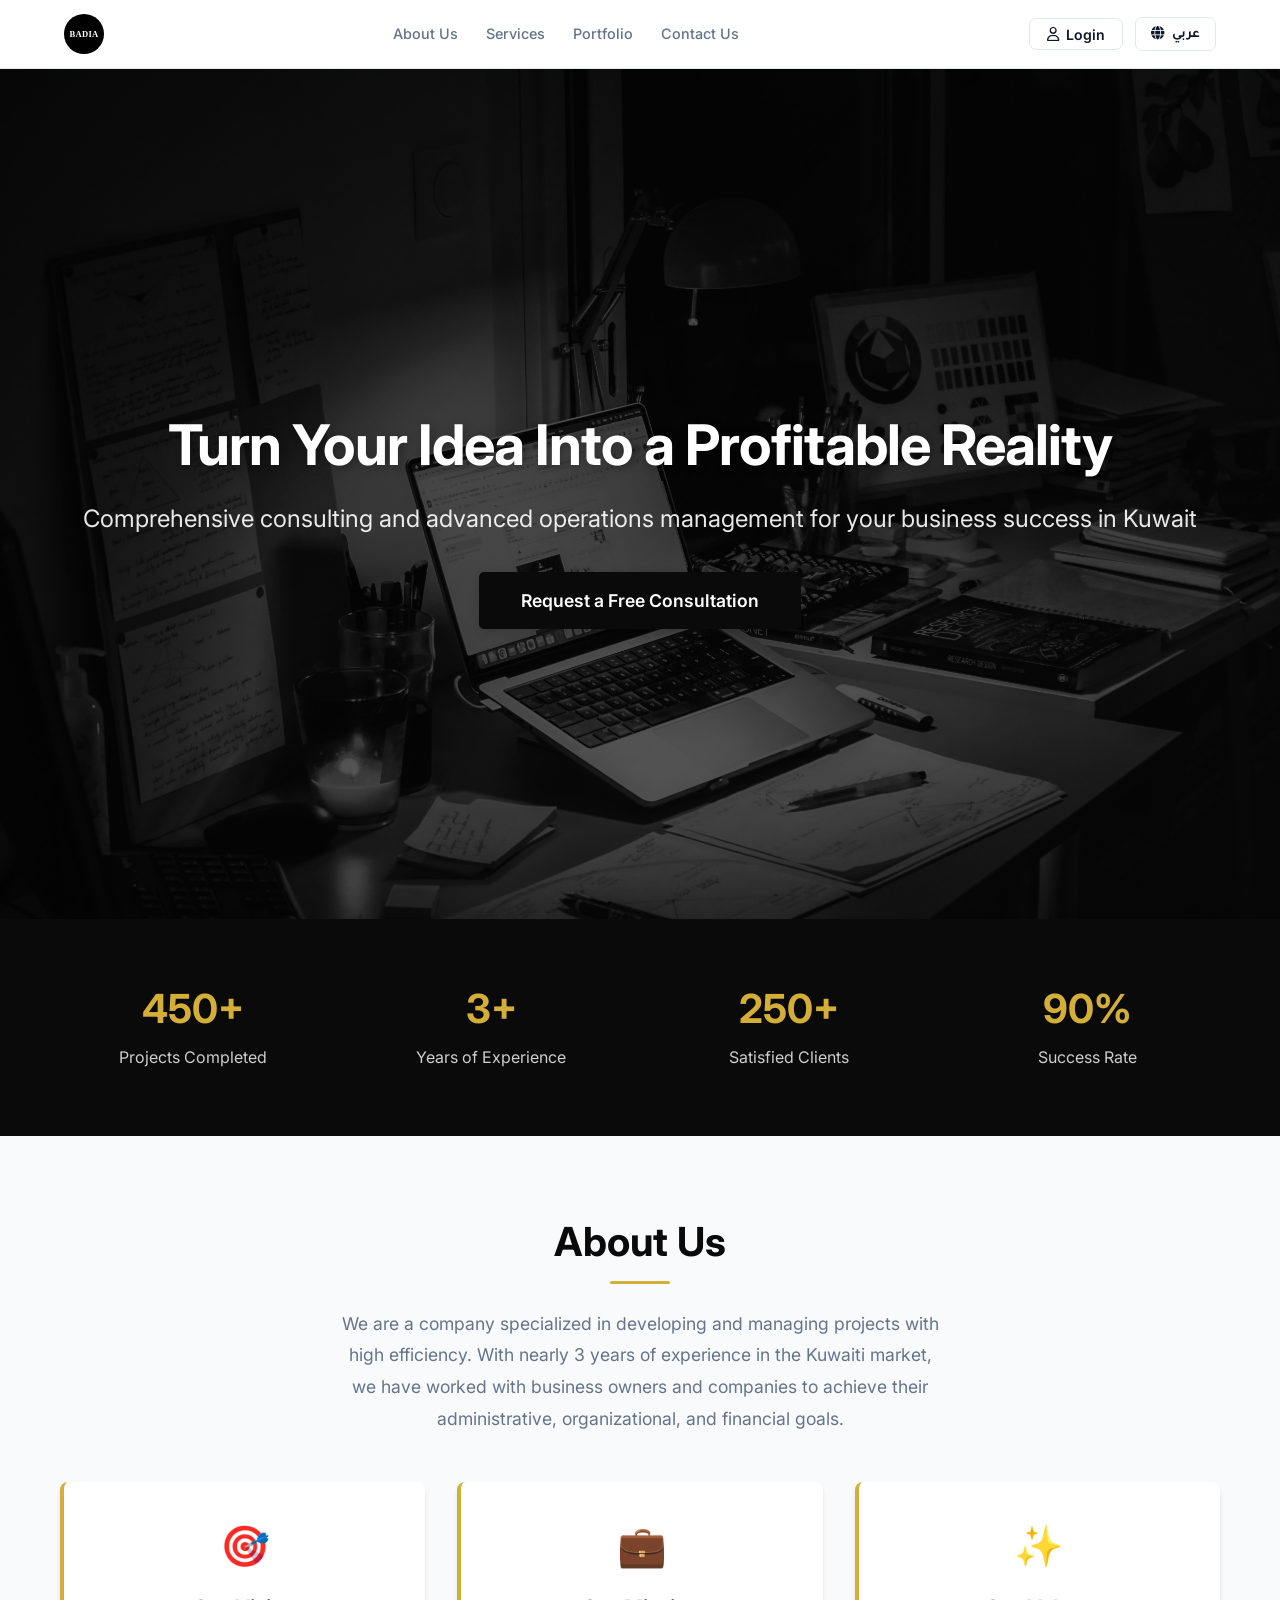
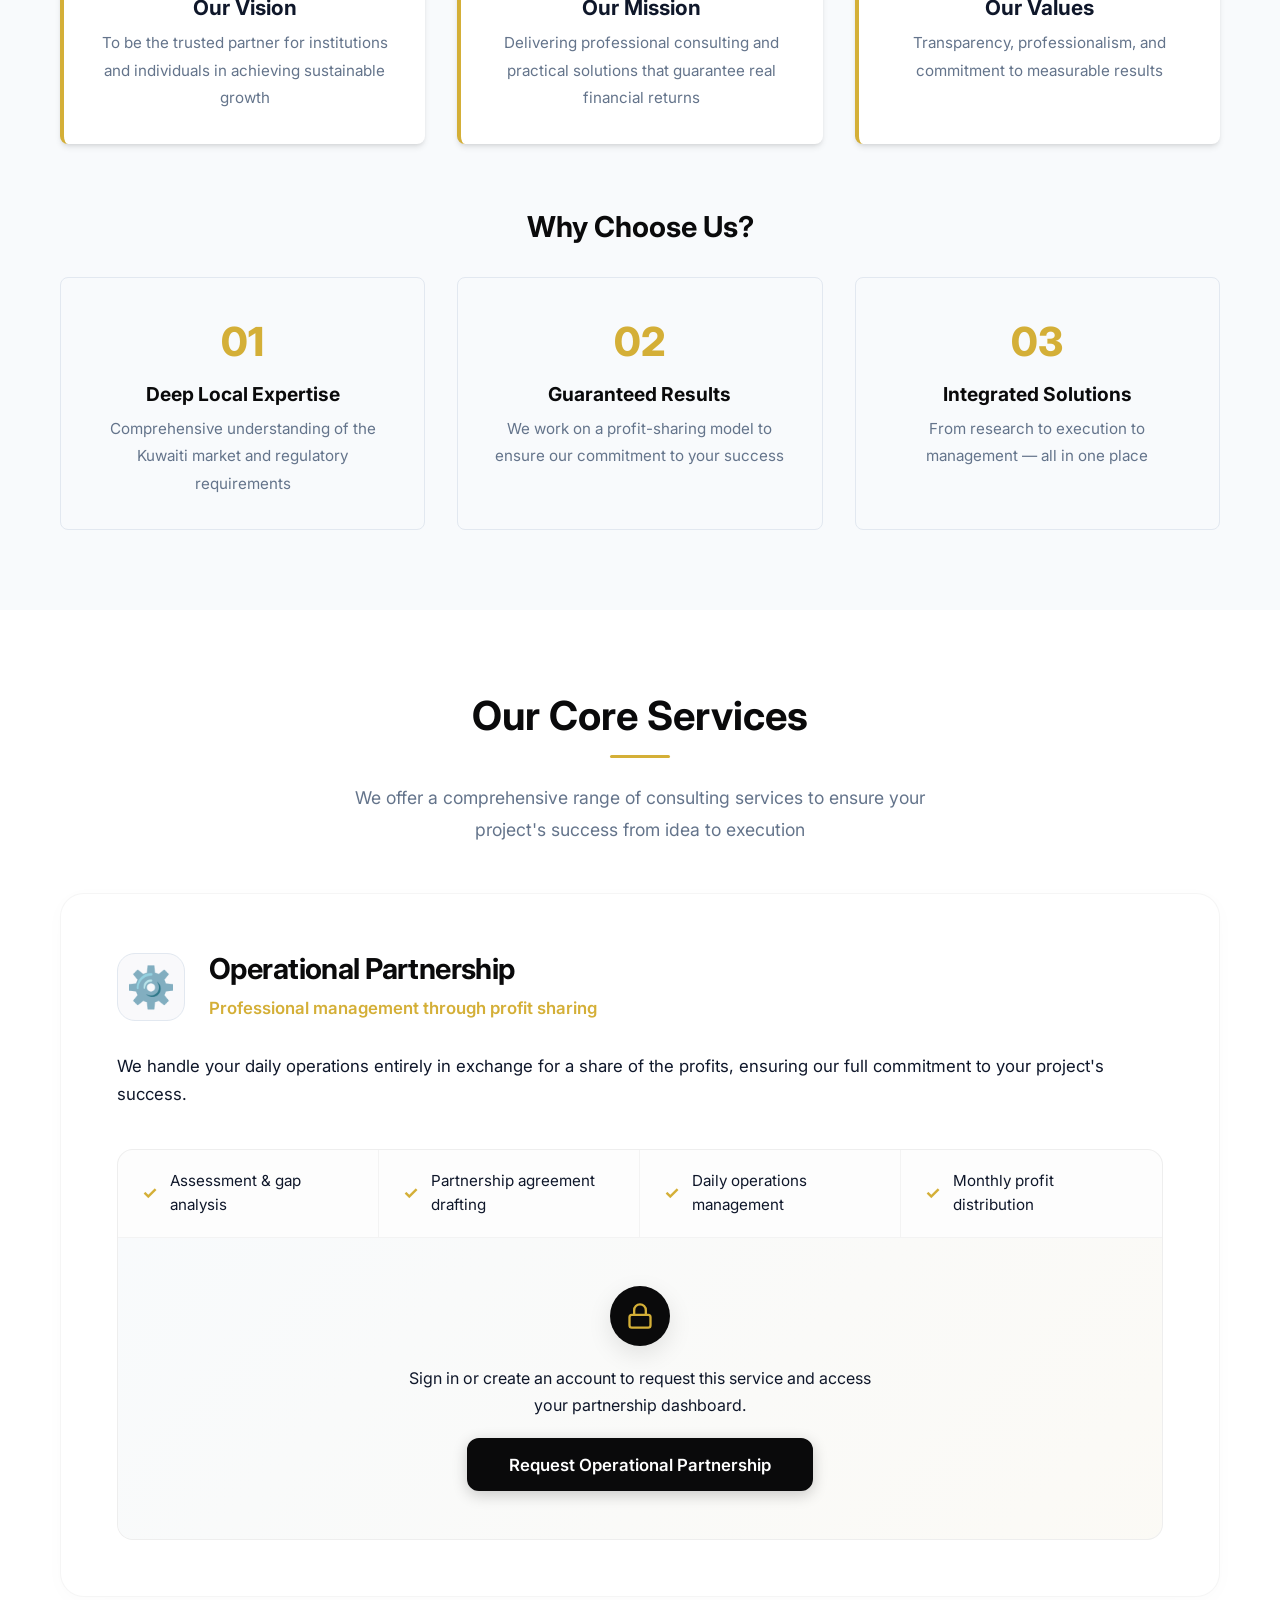
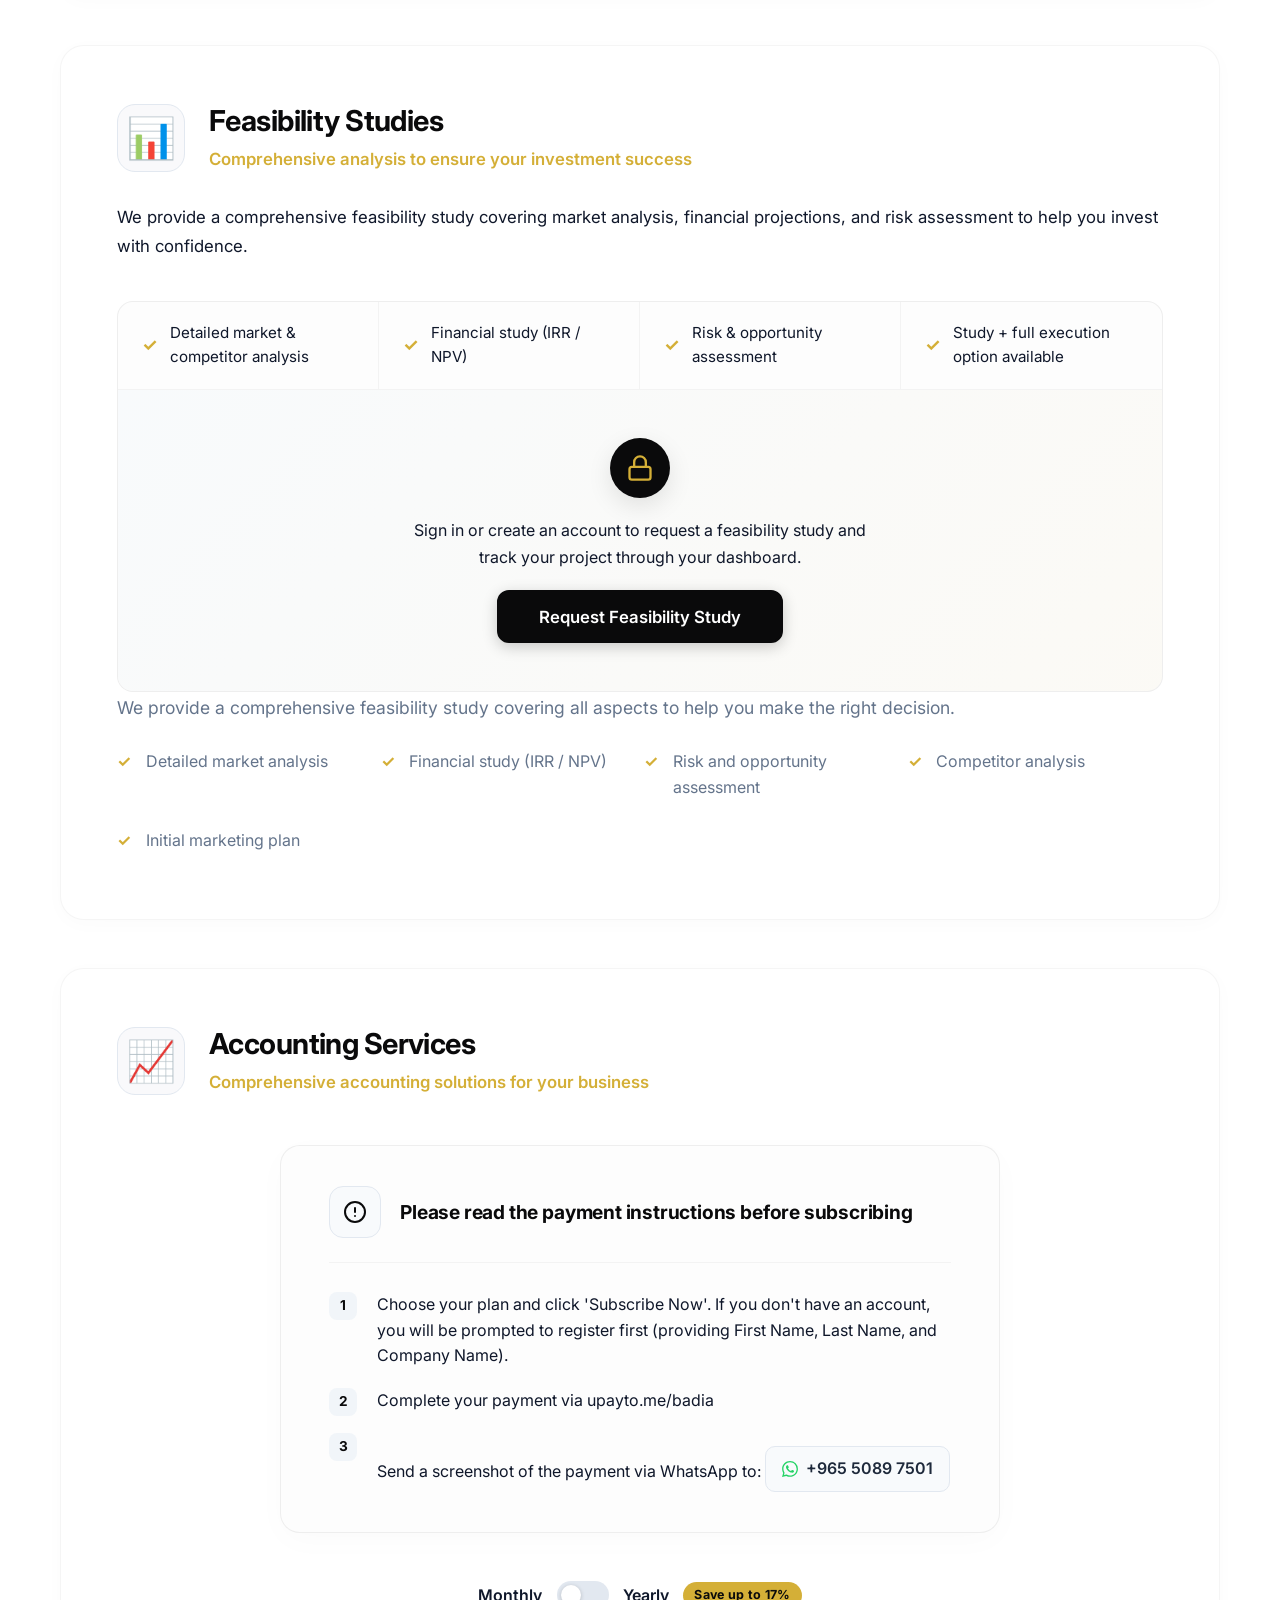
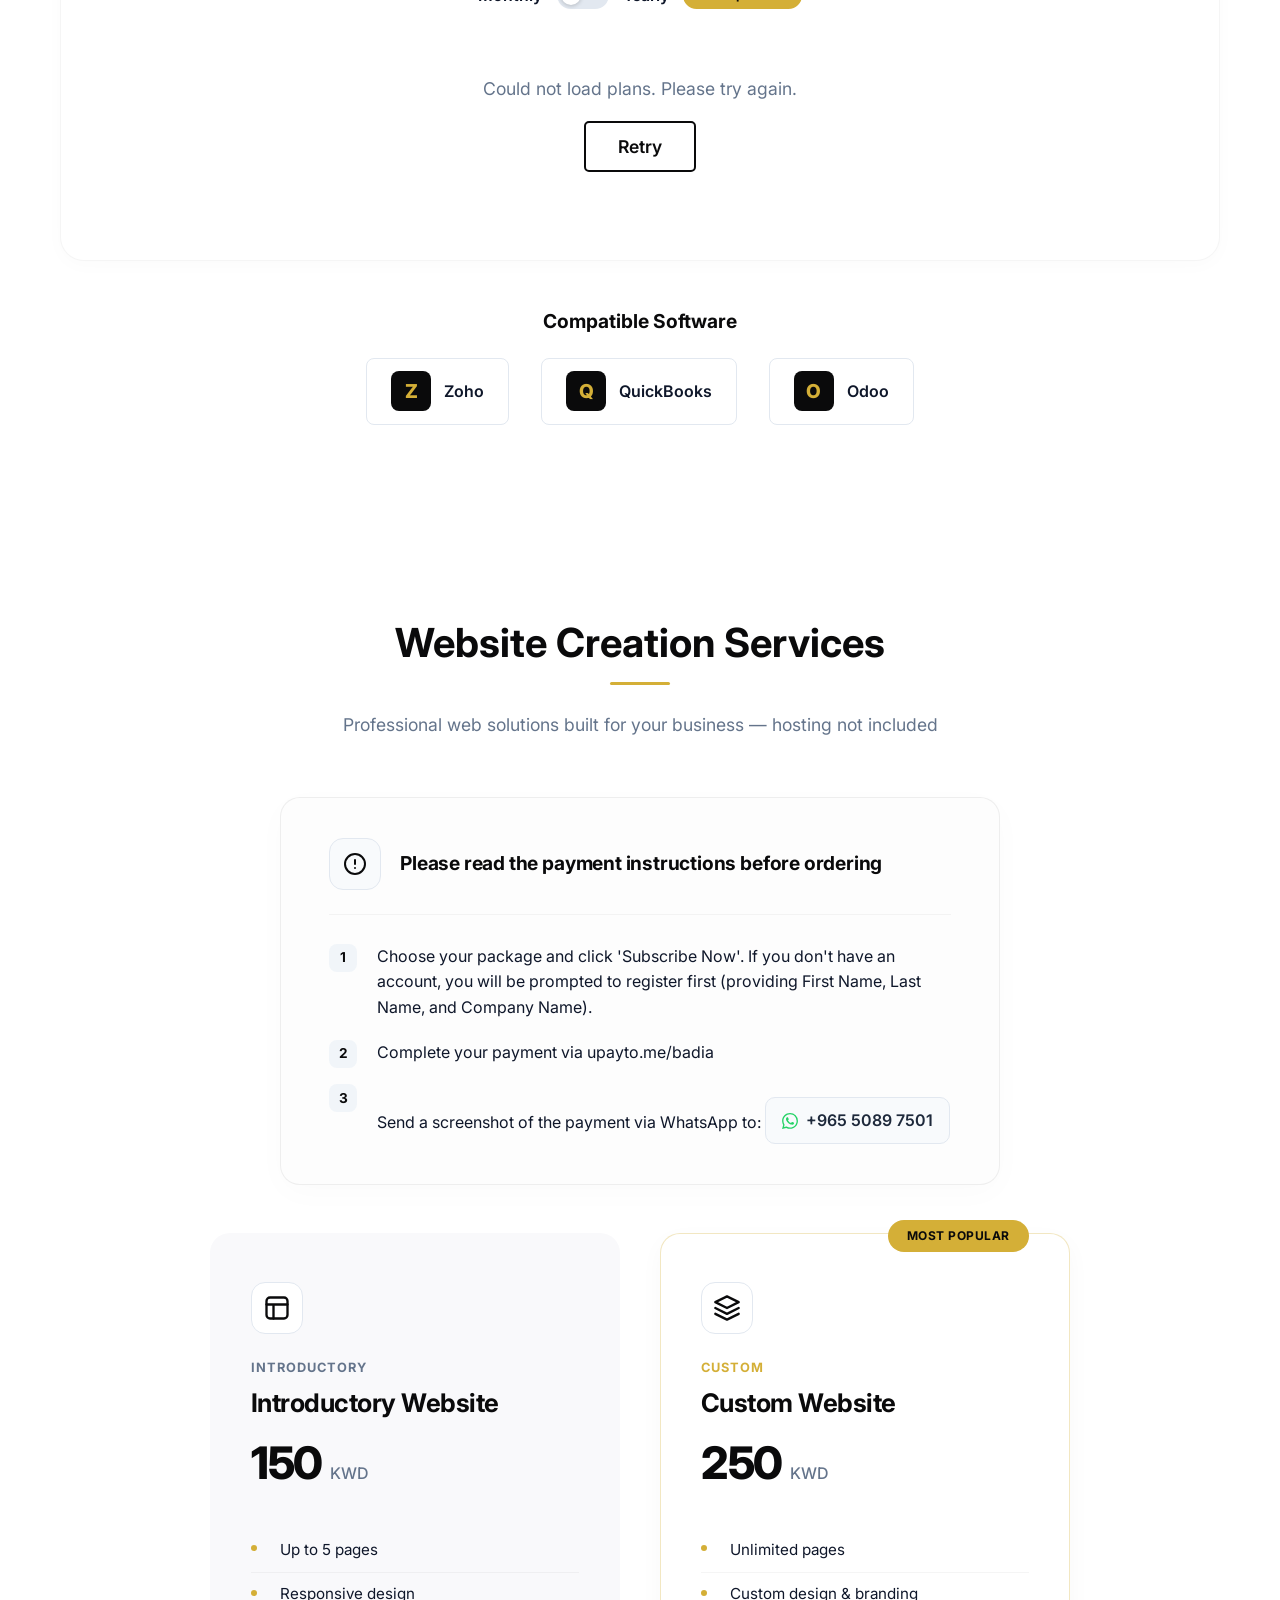
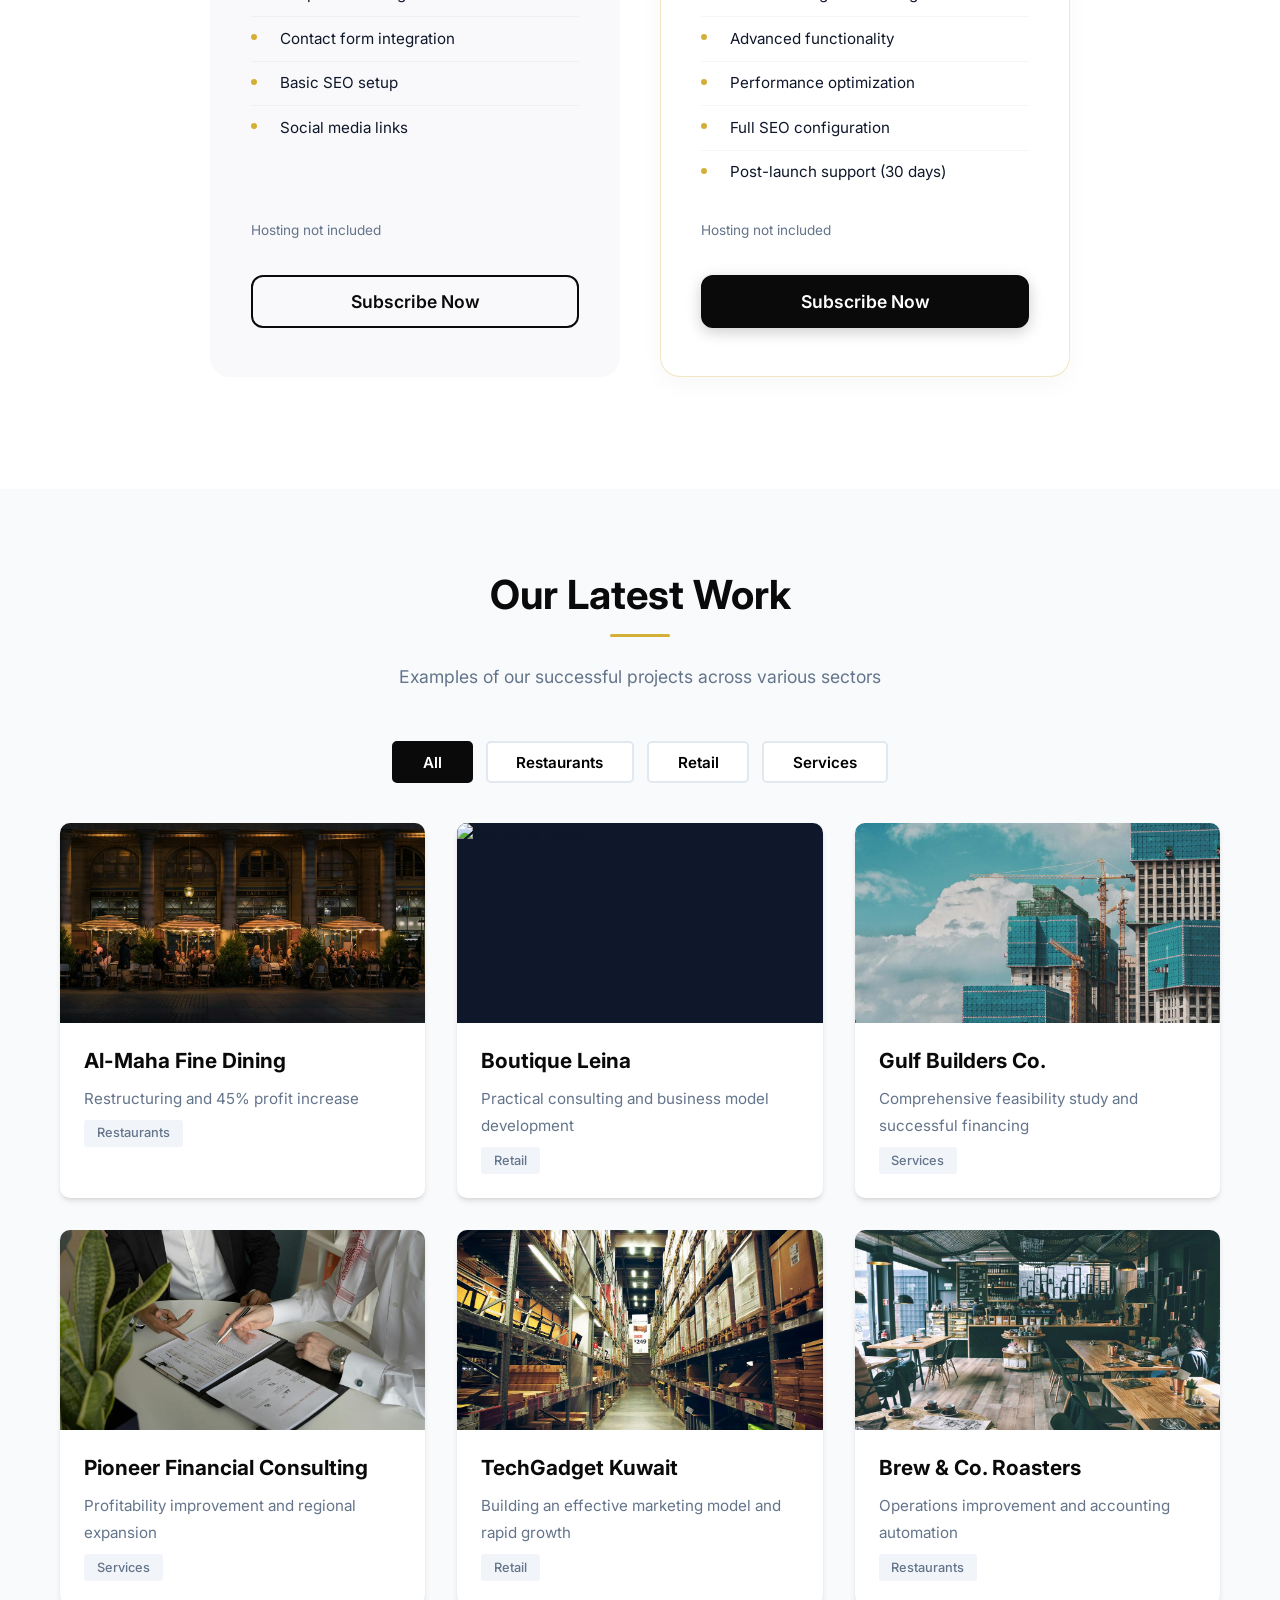
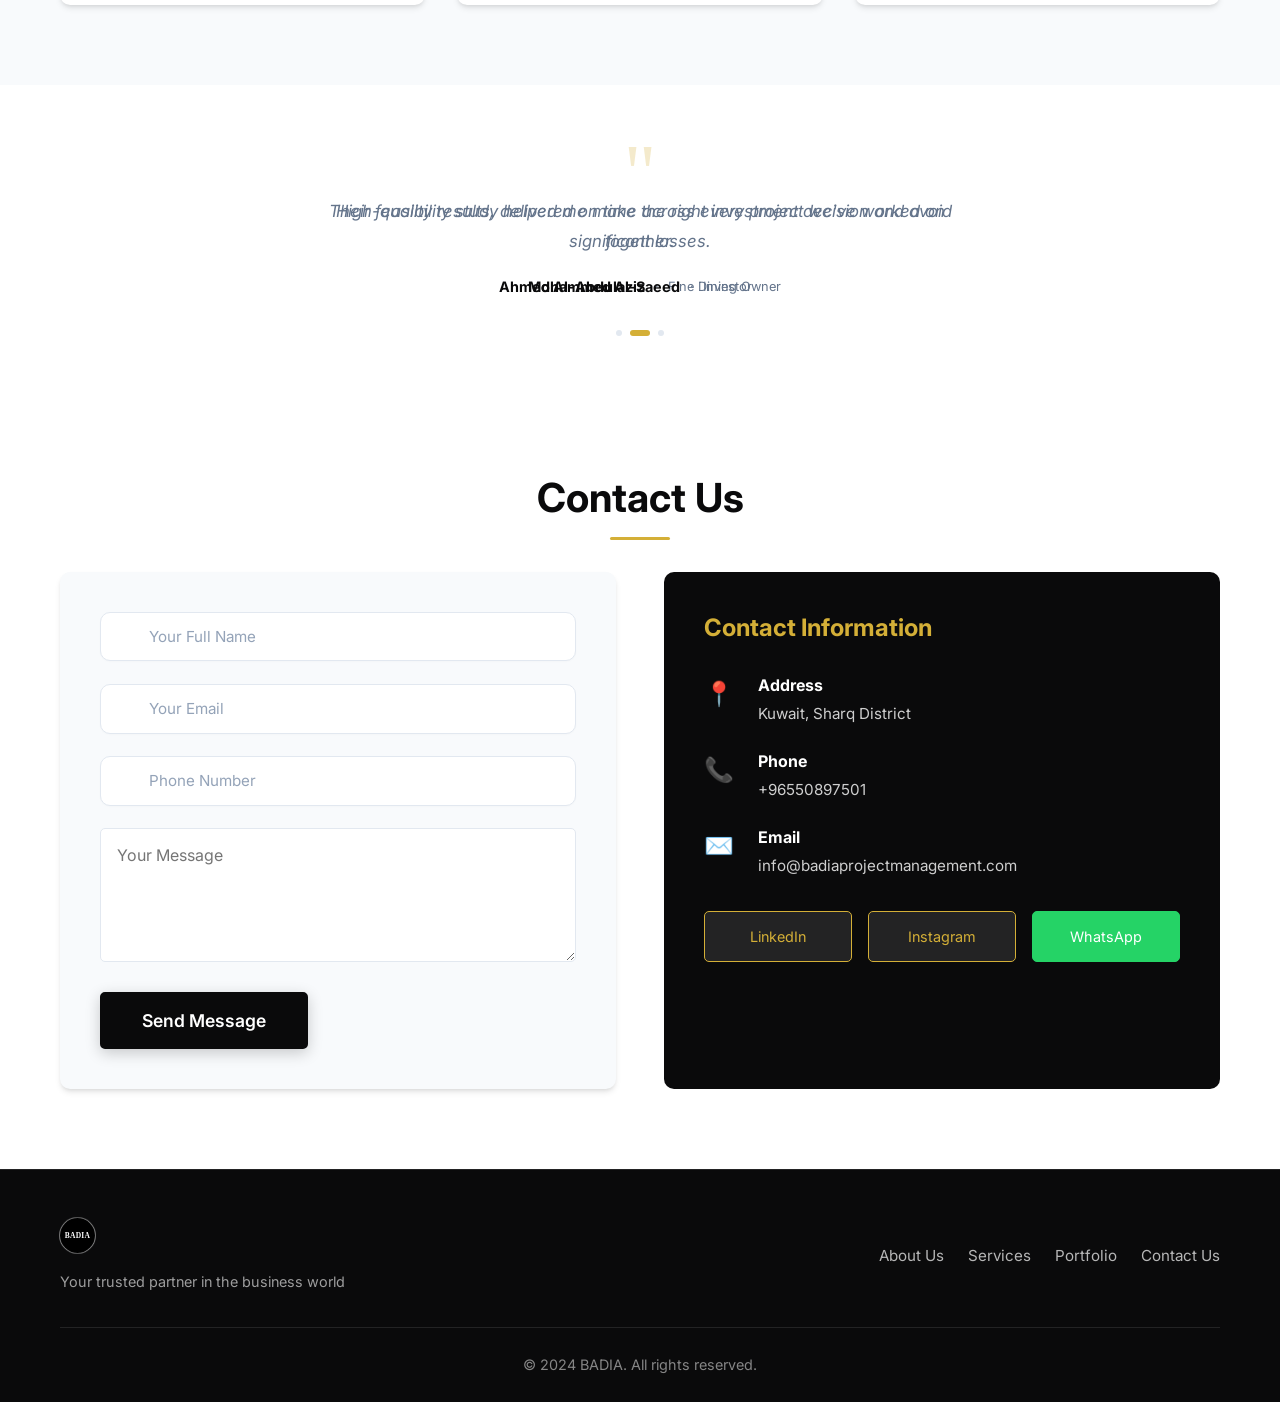
==== commit f01eb7f3: "wip" ====
--- a/index.html
+++ b/index.html
@@ -33,7 +33,7 @@
         "description": "Full-service business consulting company in Kuwait",
         "url": "https://badia-kw.com",
         "telephone": "+96550897501",
-        "email": "info@kbs-kuwait.com",
+        "email": "info@badiaprojectmanagement.com",
         "address": {
             "@type": "PostalAddress",
             "addressLocality": "Kuwait",
@@ -532,7 +532,7 @@
 <span class="icon">✉️</span>
 <div>
 <h4 data-ar="البريد" data-en="Email">Email</h4>
-<p>info@kbs-kuwait.com</p>
+<p>info@badiaprojectmanagement.com</p>
 </div>
 </div>
 <div class="social-links">
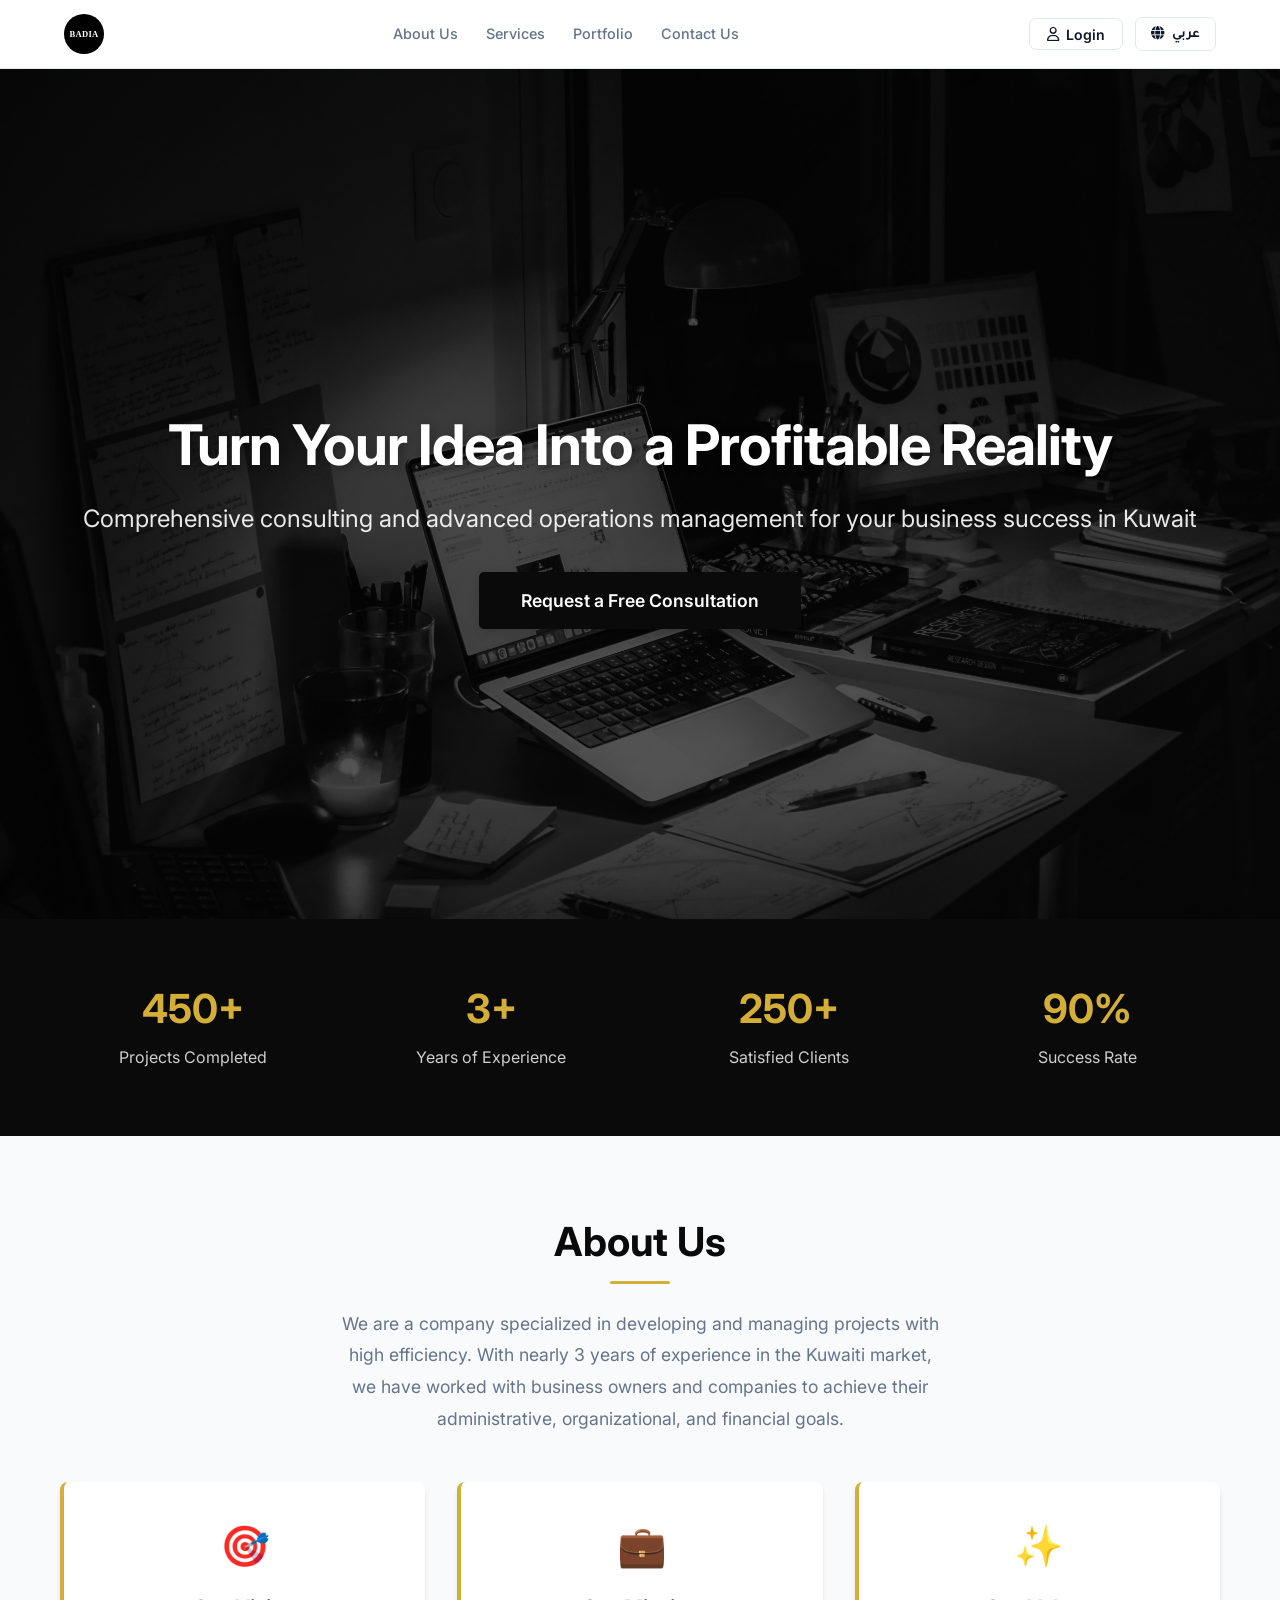
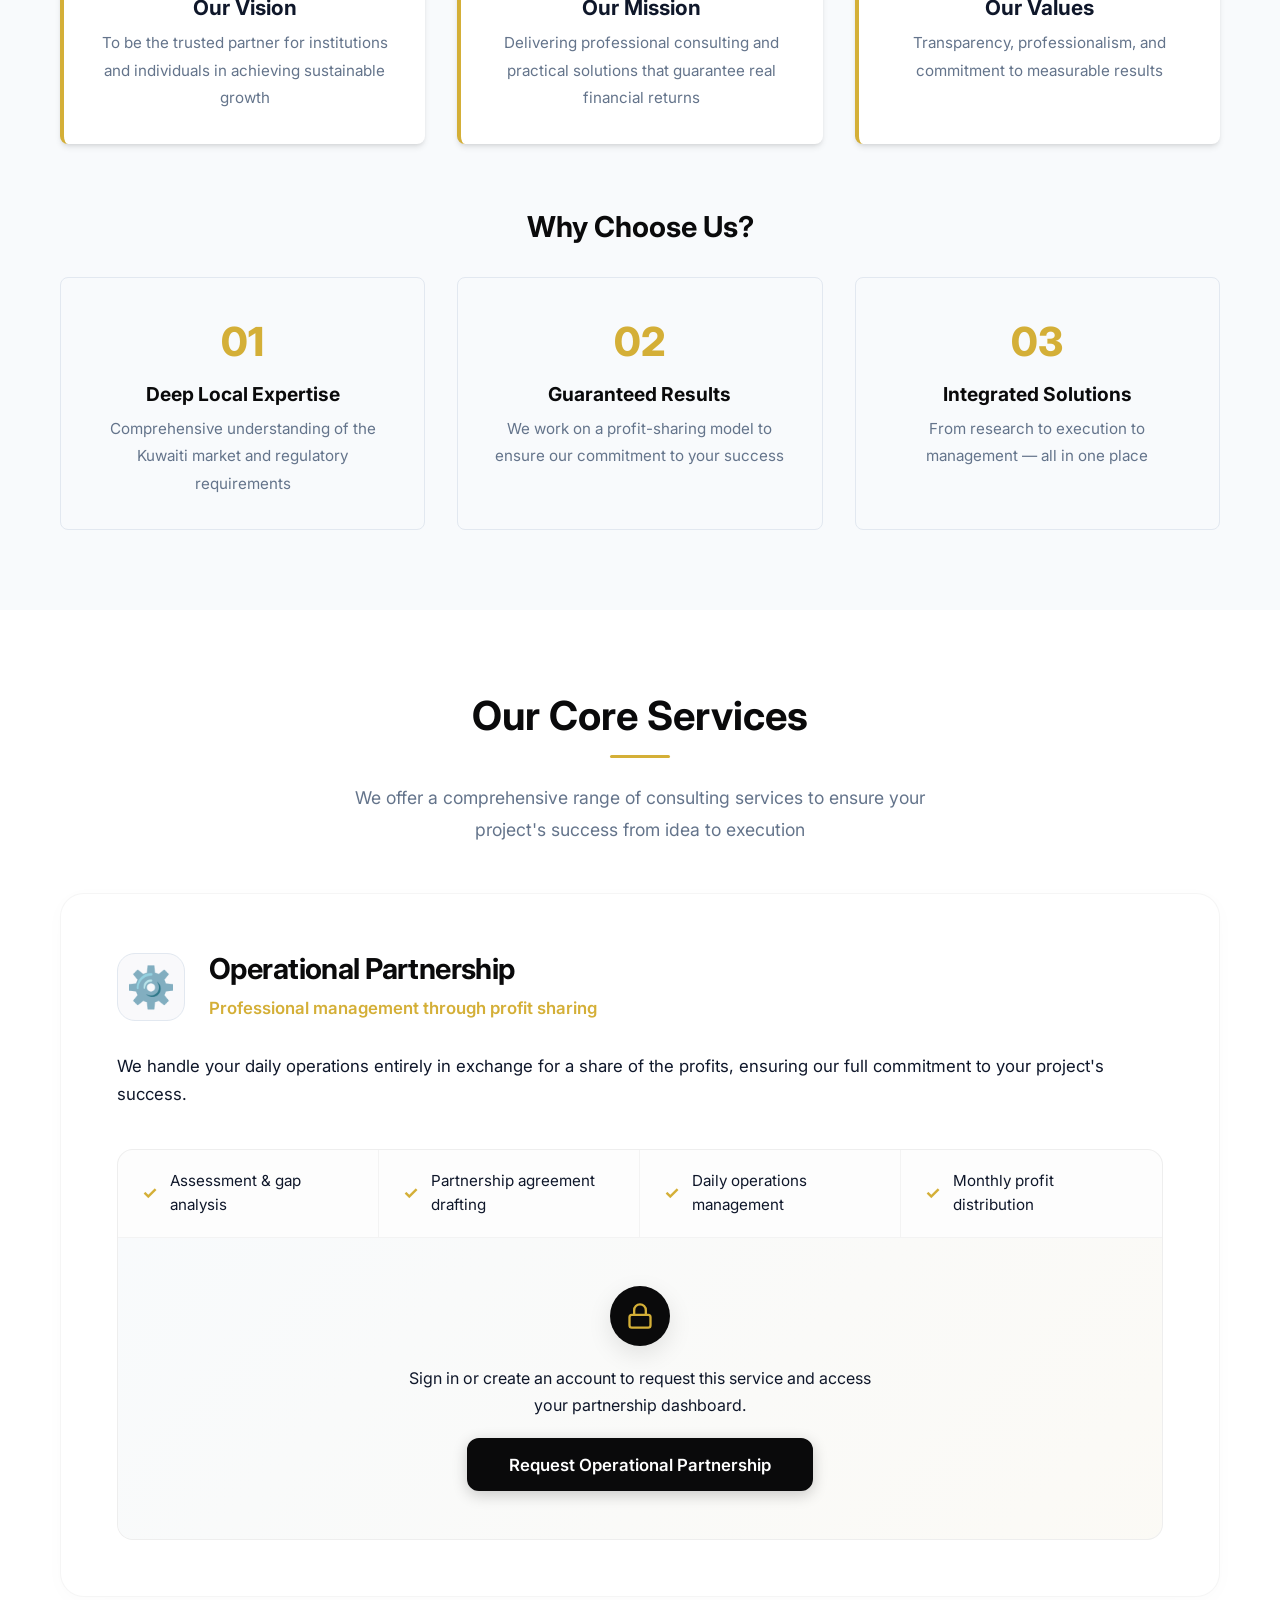
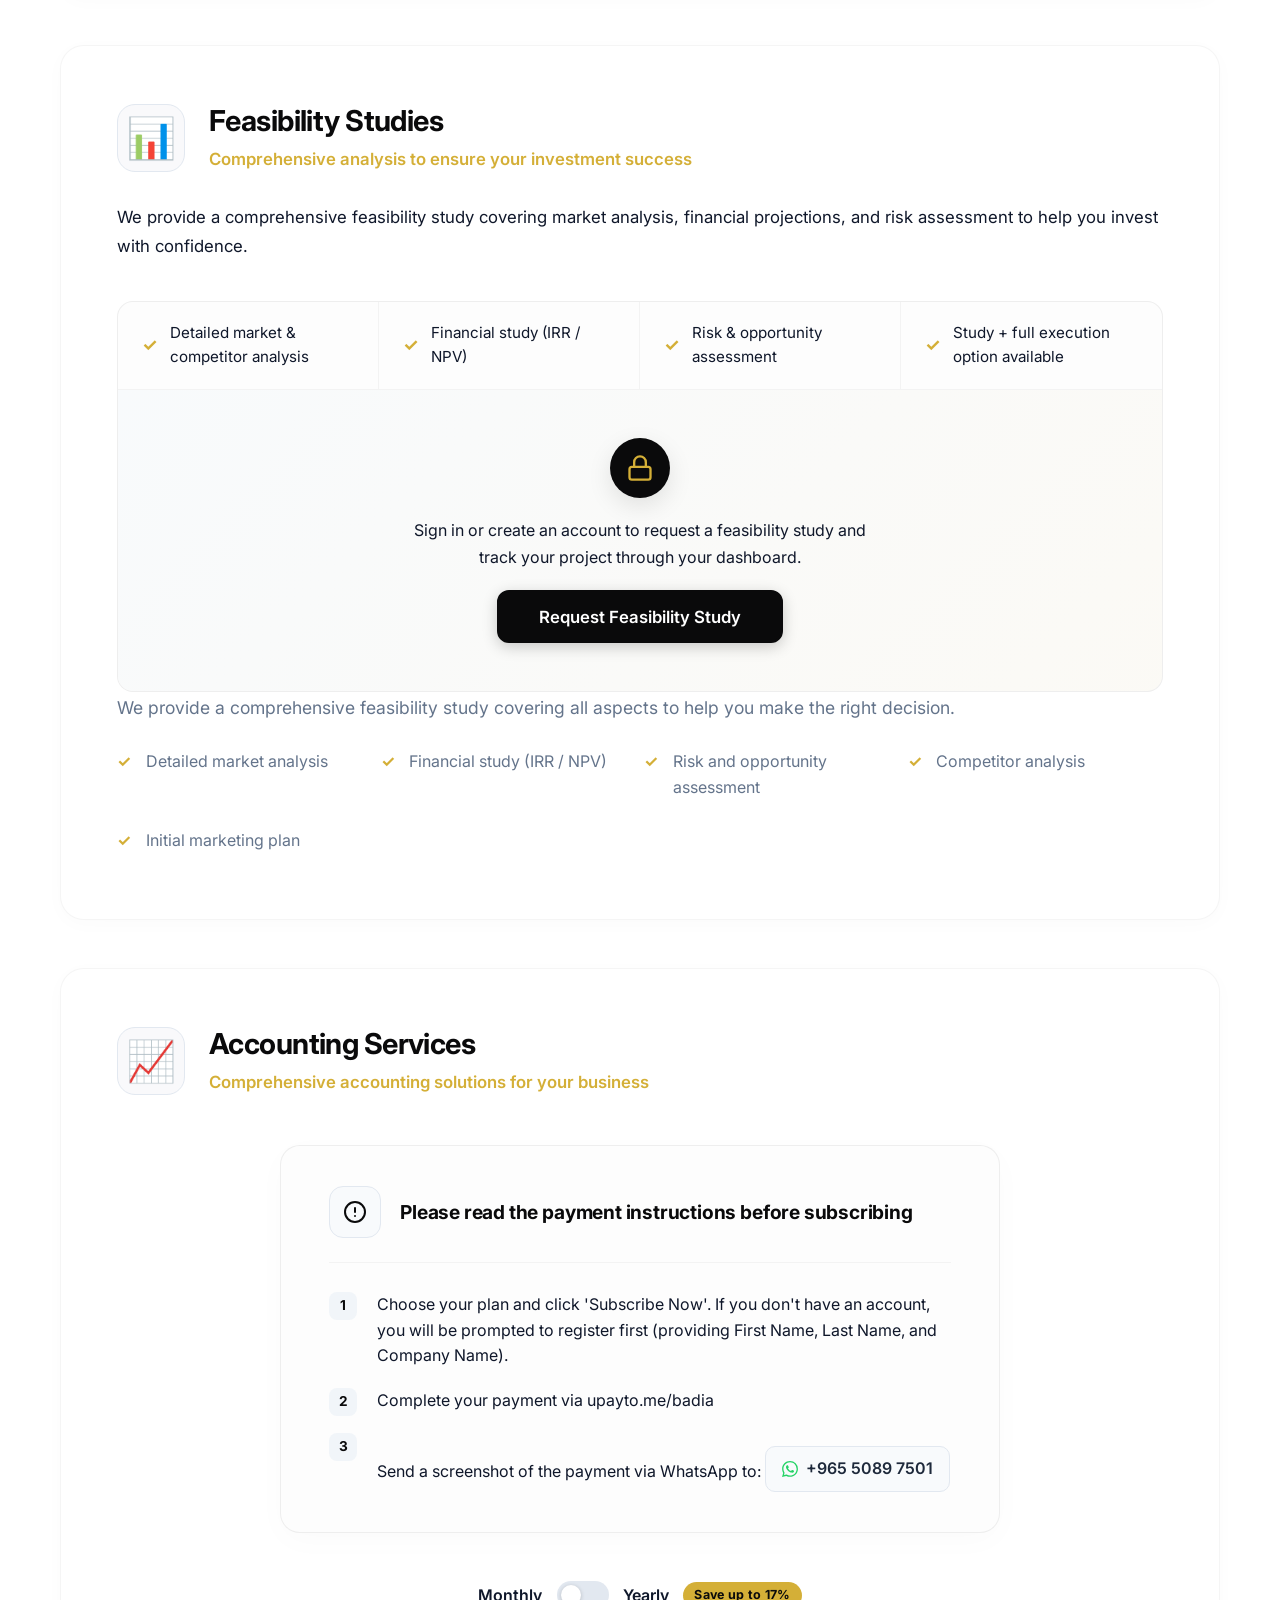
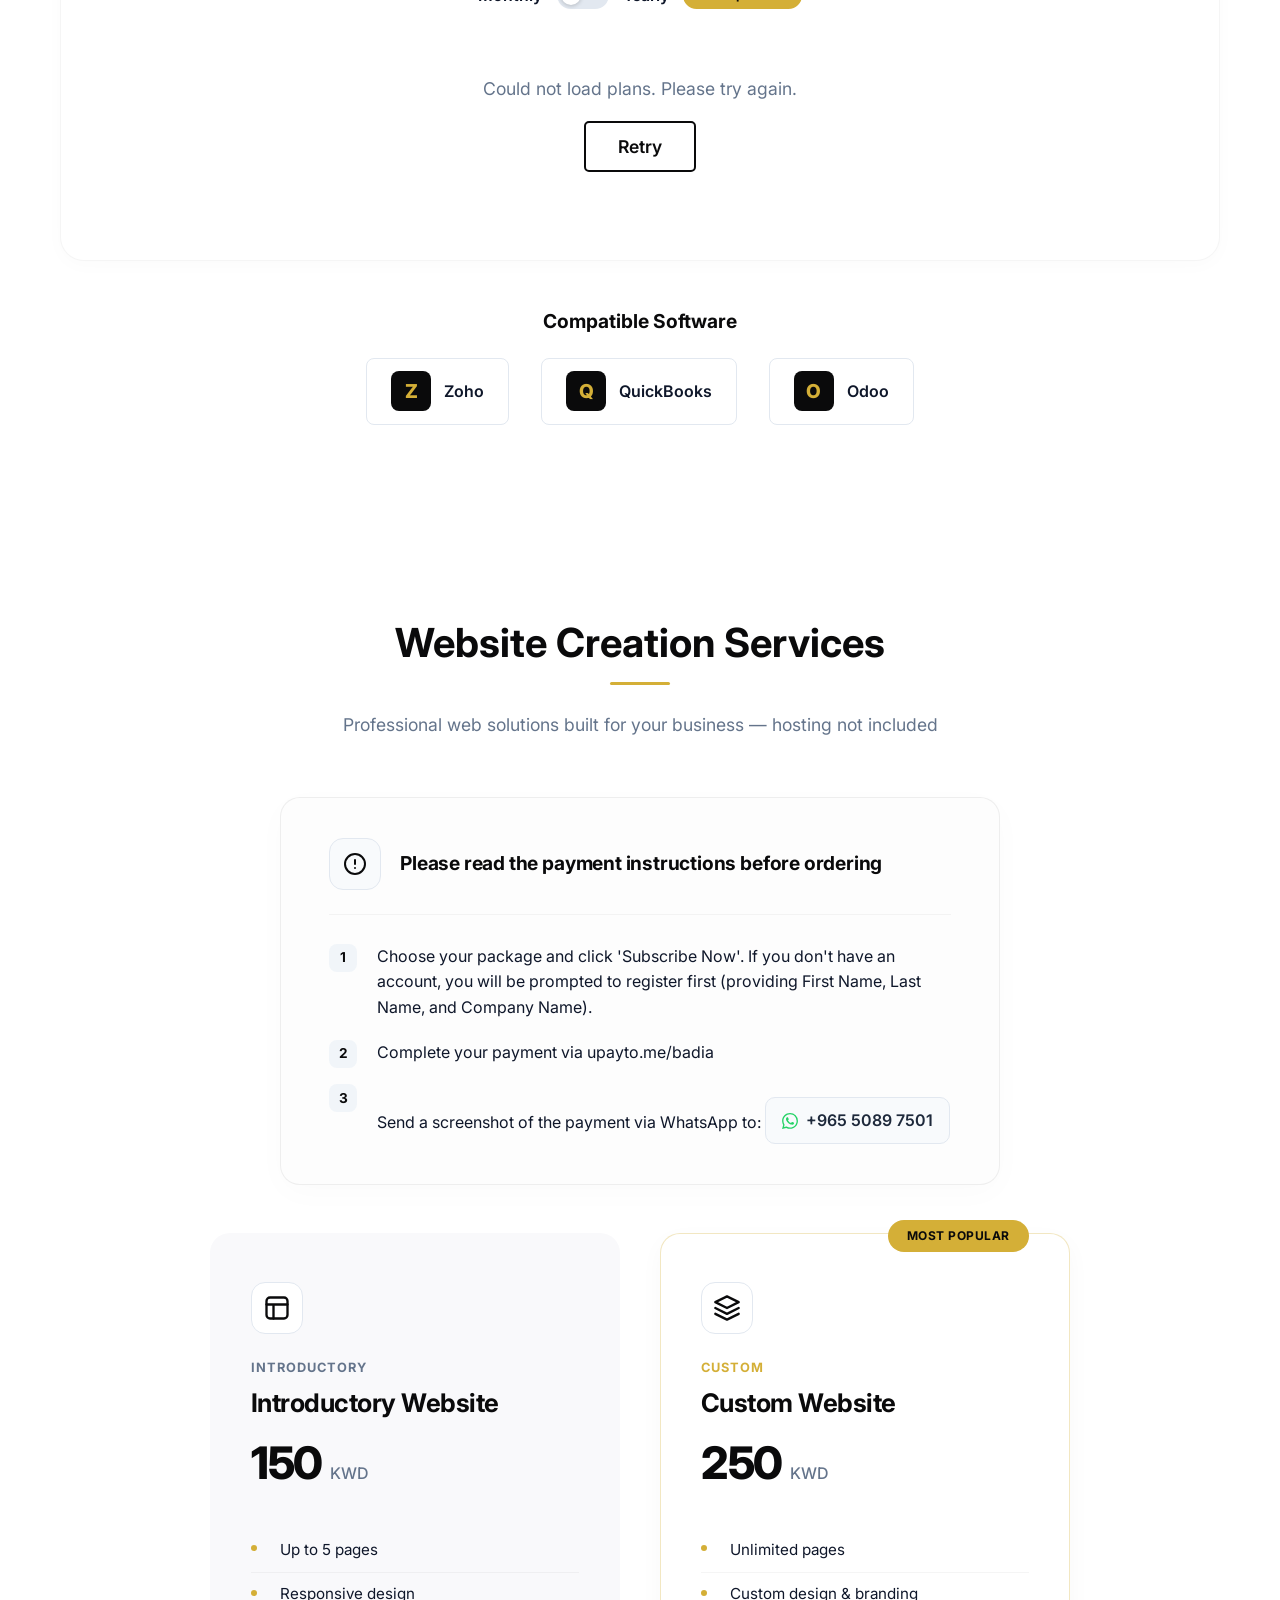
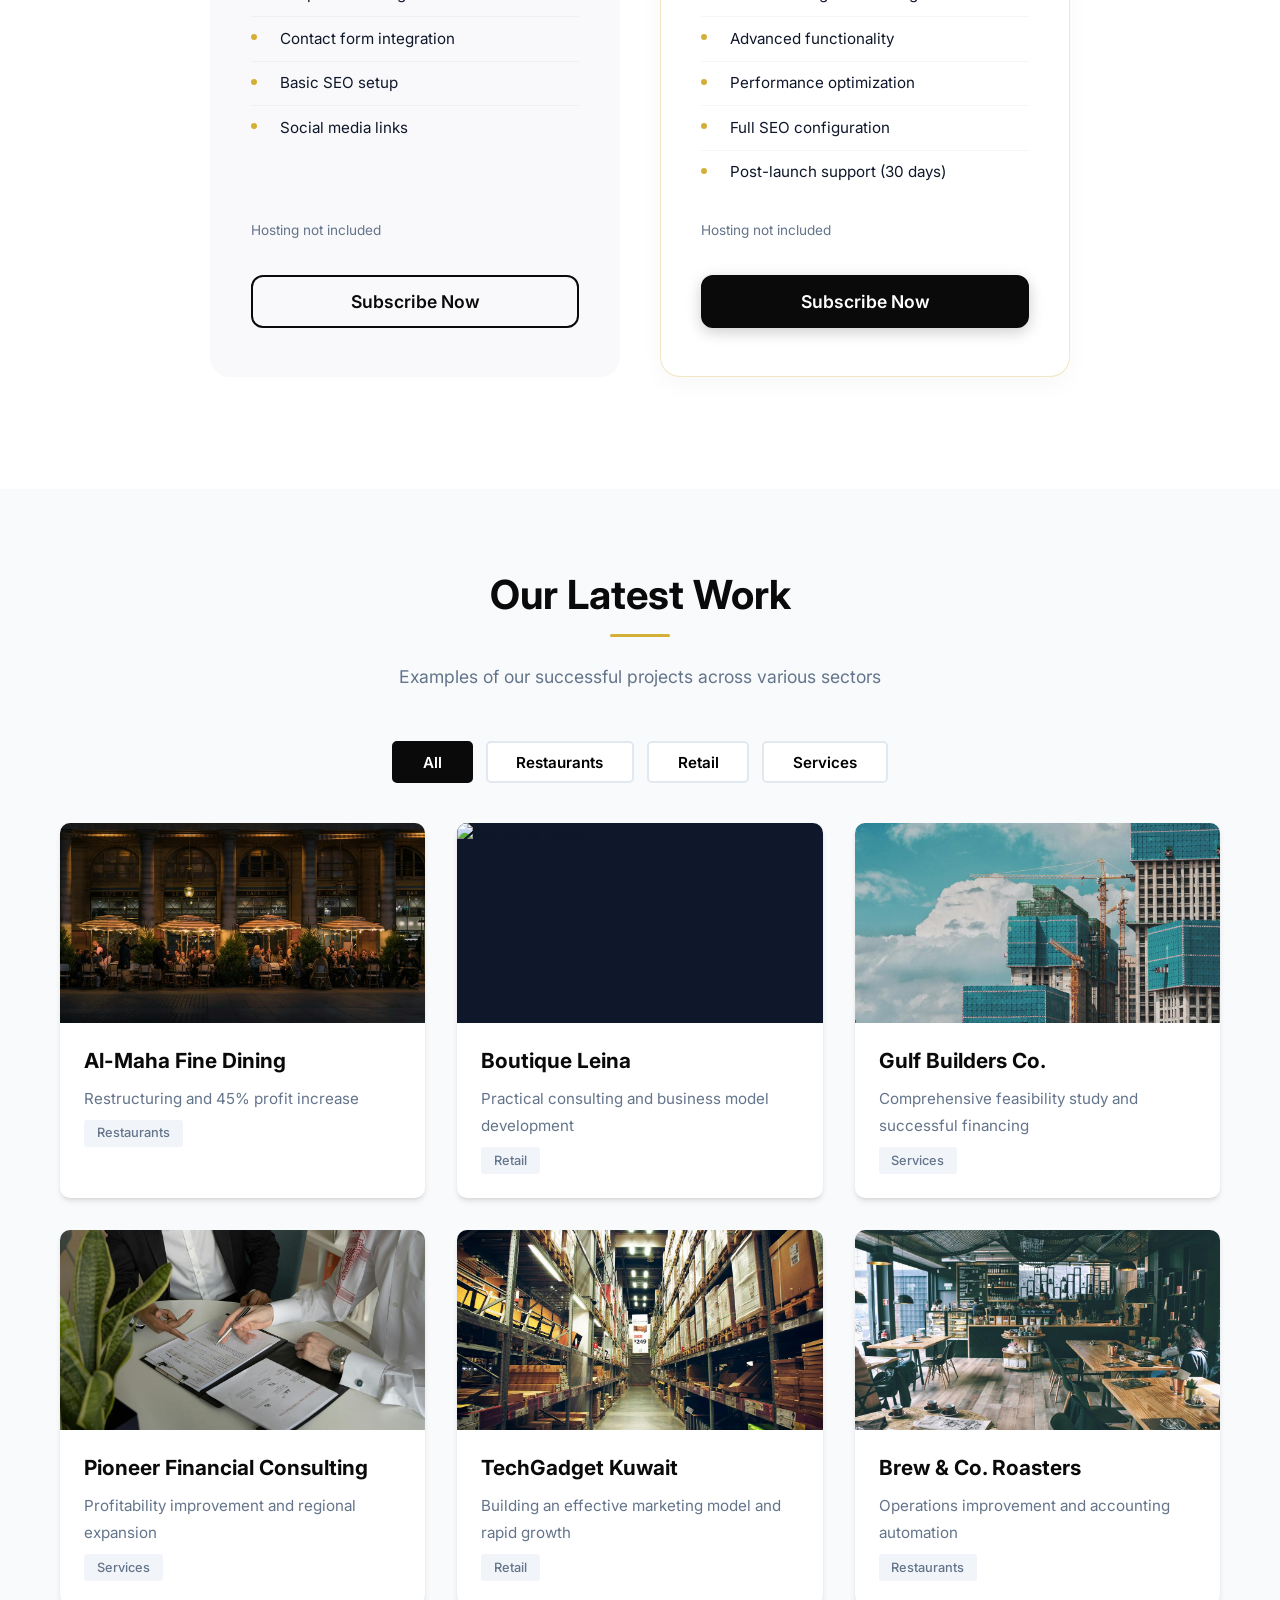
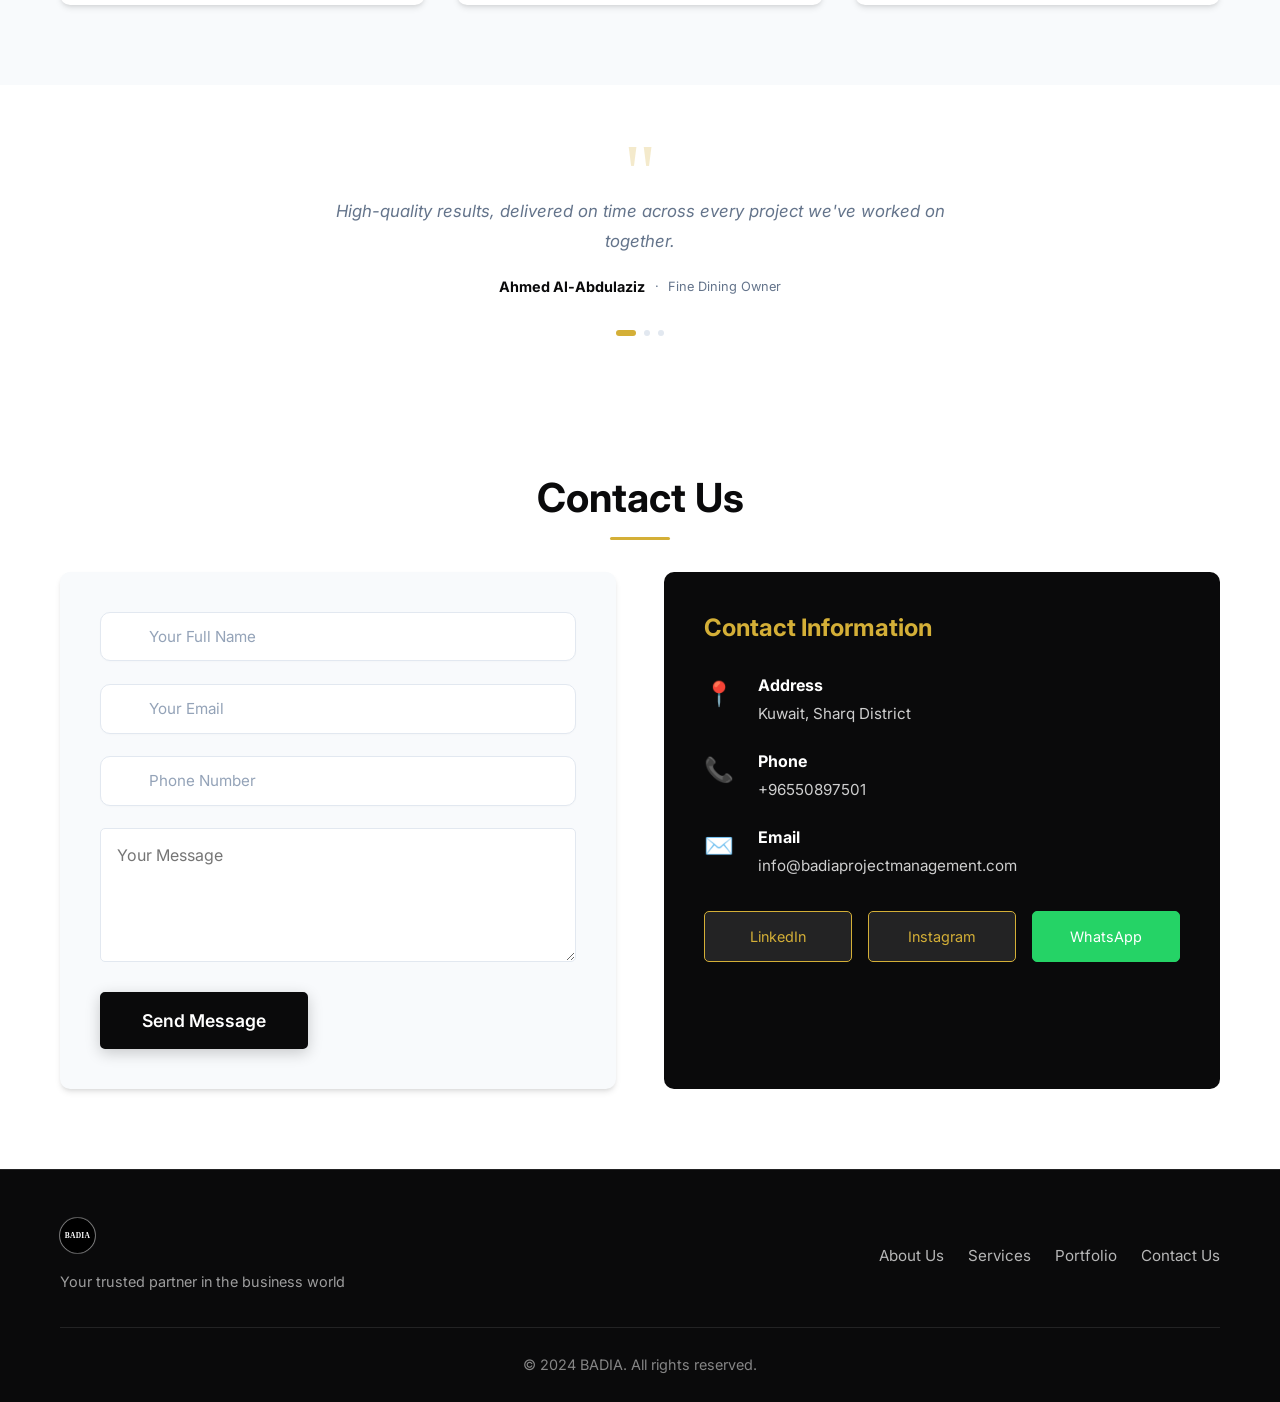
==== commit e907fbde: "Update email placeholders to use badiaprojectmanagement.com domain and set support email in admin se" ====
--- a/index.html
+++ b/index.html
@@ -563,7 +563,7 @@
                     <div class="comix-form-group">
                         <label for="loginEmail" data-en="Email or username" data-ar="البريد الإلكتروني أو اسم المستخدم">Email or username</label>
                         <div class="input-wrap">
-                            <input type="email" id="loginEmail" placeholder="you@domain.com">
+                            <input type="email" id="loginEmail" placeholder="you@badiaprojectmanagement.com">
                         </div>
                         <div class="form-error" id="loginEmailErr" data-en="Enter a valid email address" data-ar="أدخل بريداً إلكترونياً صحيحاً">Enter a valid email address</div>
                     </div>
@@ -625,7 +625,7 @@
                     <div class="comix-form-group">
                         <label for="regEmail" data-en="Email Address" data-ar="البريد الإلكتروني">Email Address</label>
                         <div class="input-wrap">
-                            <input type="email" id="regEmail" placeholder="example@company.com">
+                            <input type="email" id="regEmail" placeholder="user@badiaprojectmanagement.com">
                         </div>
                         <div class="form-error" id="regEmailErr" data-en="Enter a valid email address" data-ar="أدخل بريداً إلكترونياً صحيحاً">Enter a valid email address</div>
                     </div>
@@ -689,7 +689,7 @@
                     <div class="comix-form-group">
                         <label for="forgotEmail" data-en="Email Address" data-ar="البريد الإلكتروني">Email Address</label>
                         <div class="input-wrap">
-                            <input type="email" id="forgotEmail" placeholder="example@company.com">
+                            <input type="email" id="forgotEmail" placeholder="user@badiaprojectmanagement.com">
                         </div>
                     </div>
                     <button type="submit" class="btn-submit comix-submit"><span data-en="Send Reset Link" data-ar="إرسال رابط إعادة التعيين">Send Reset Link</span></button>
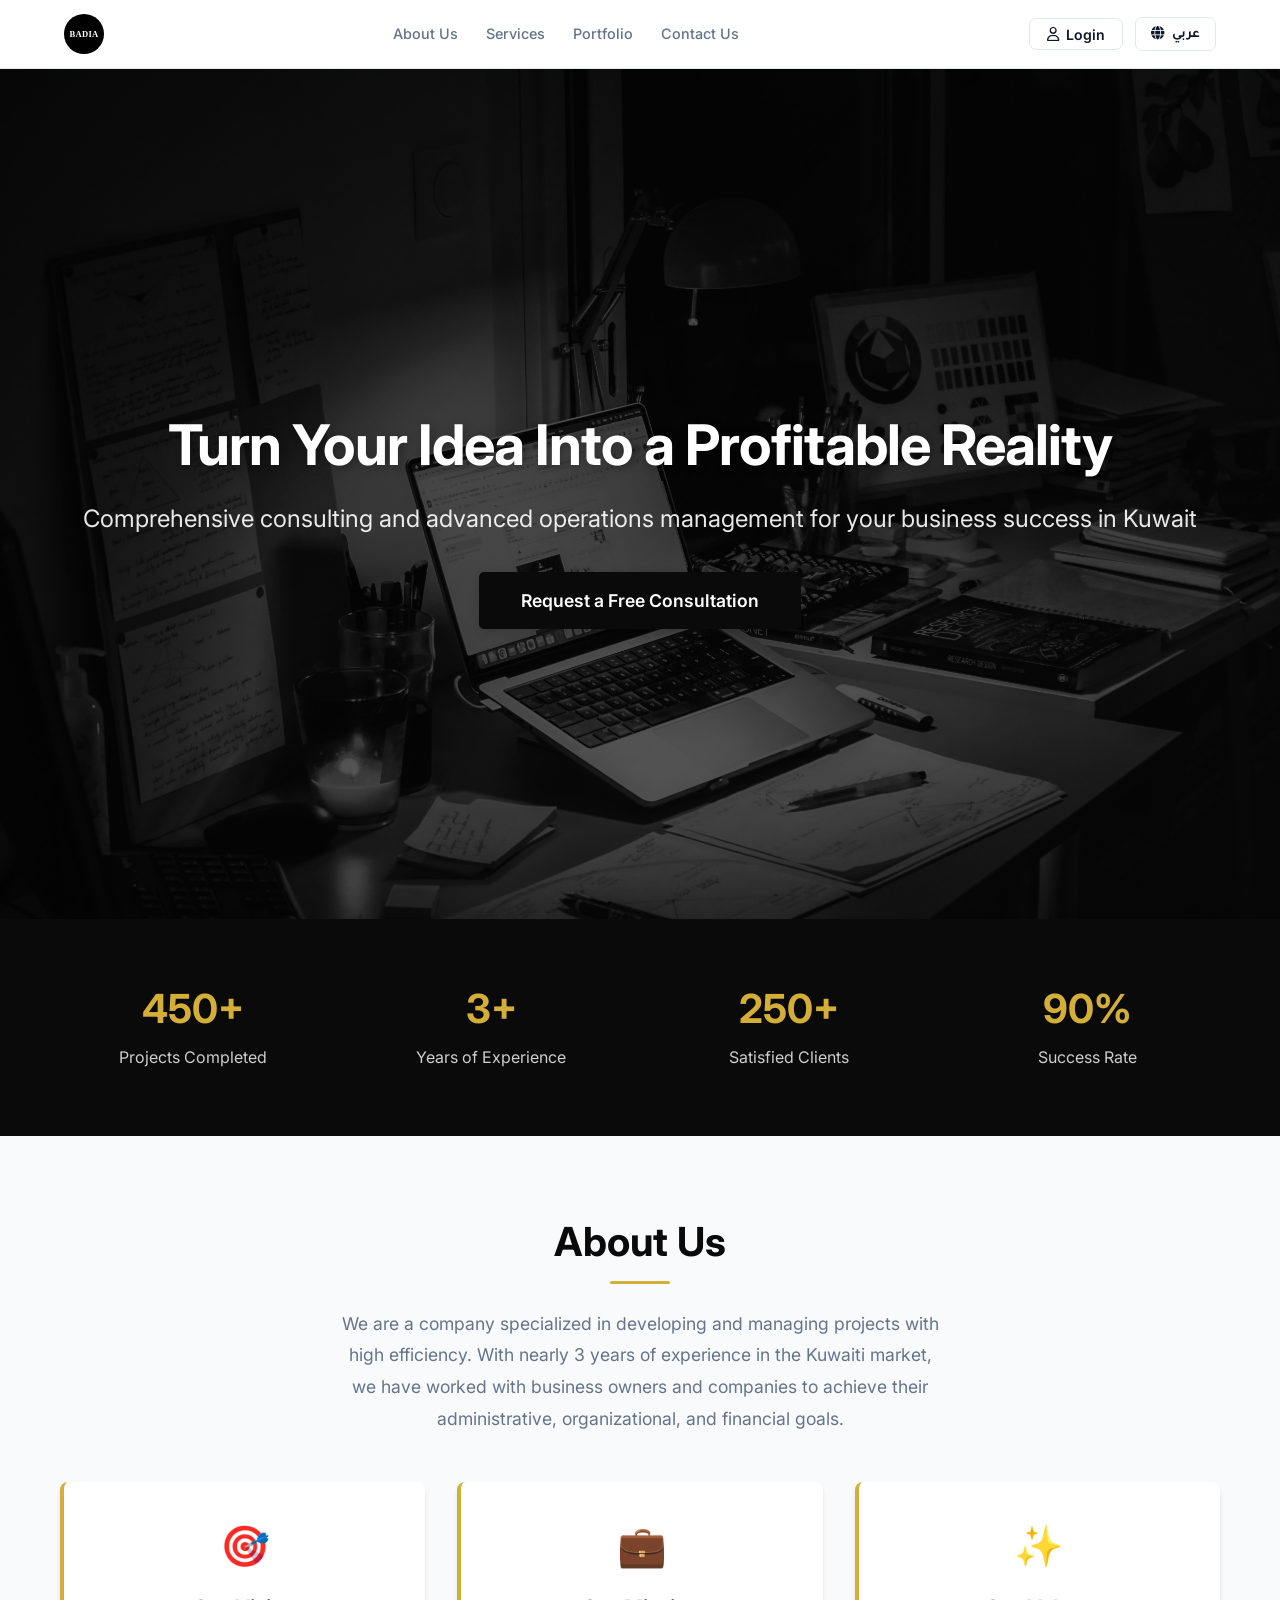
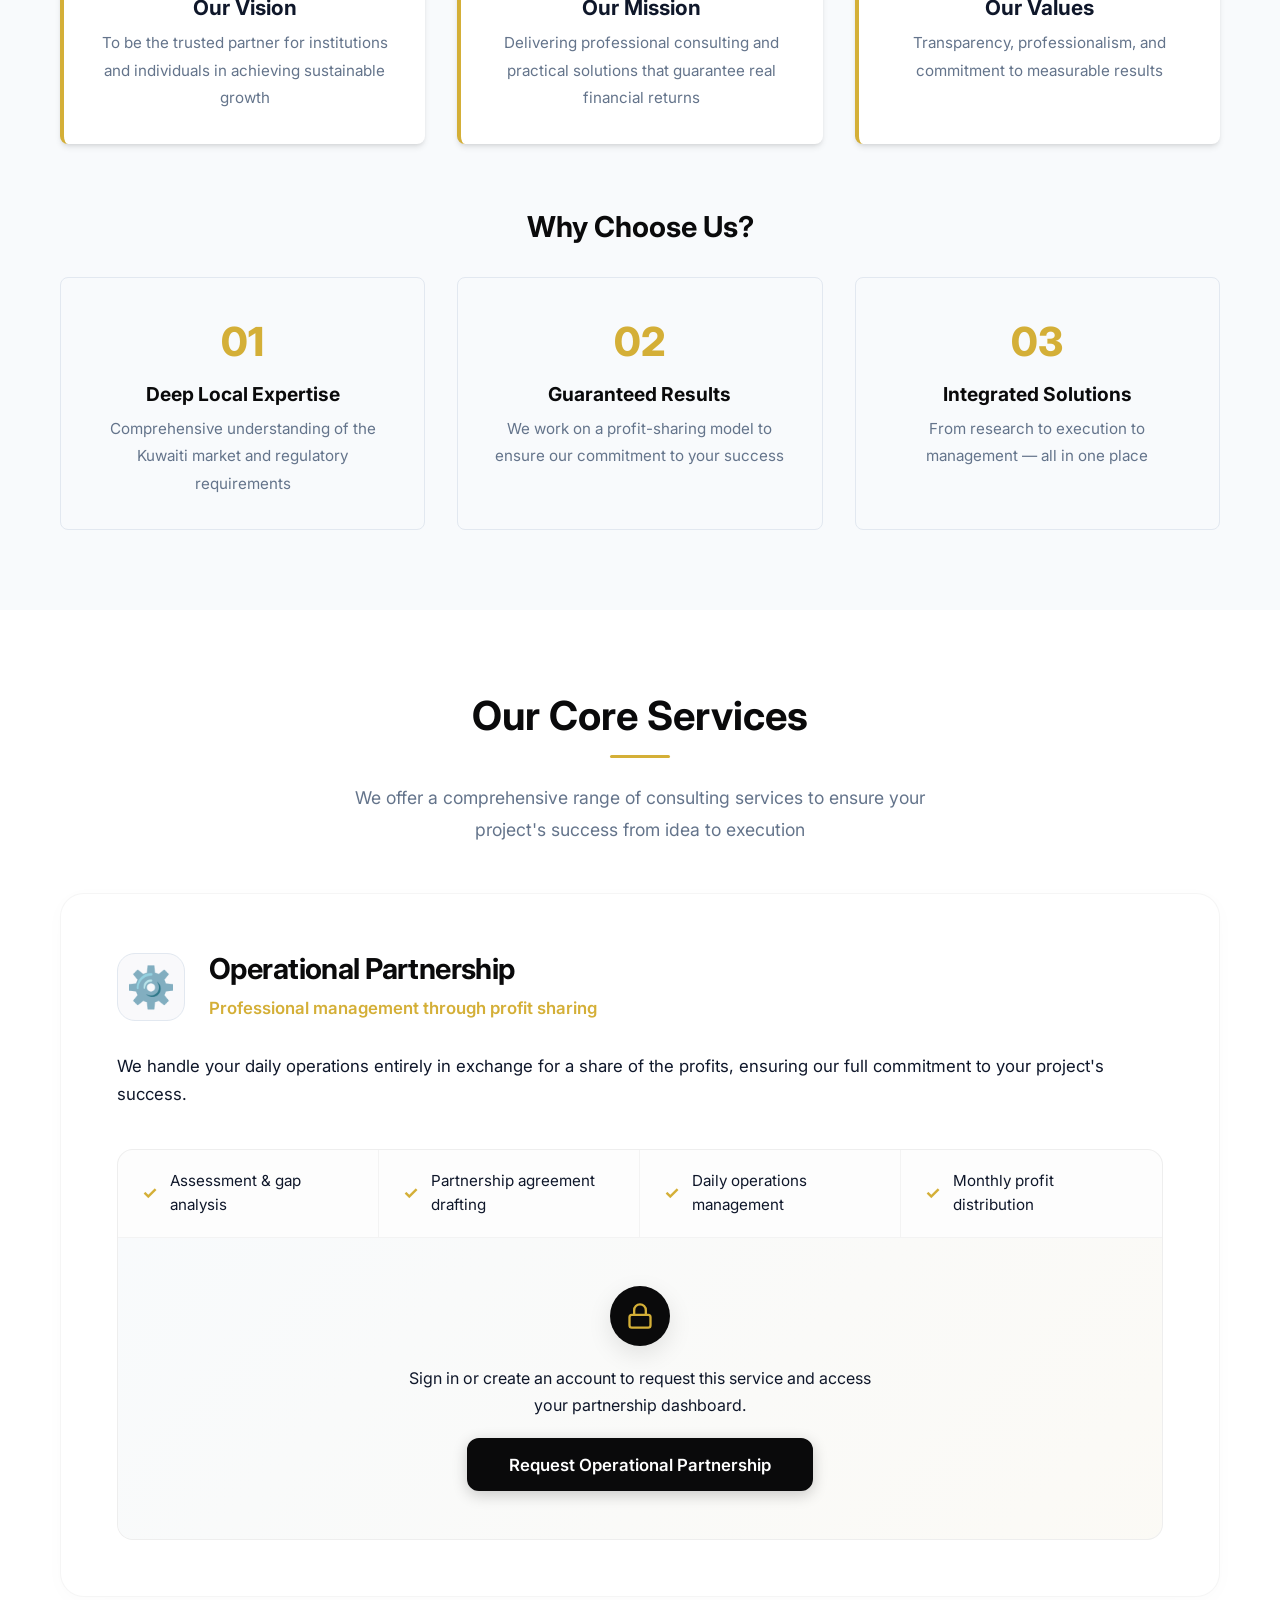
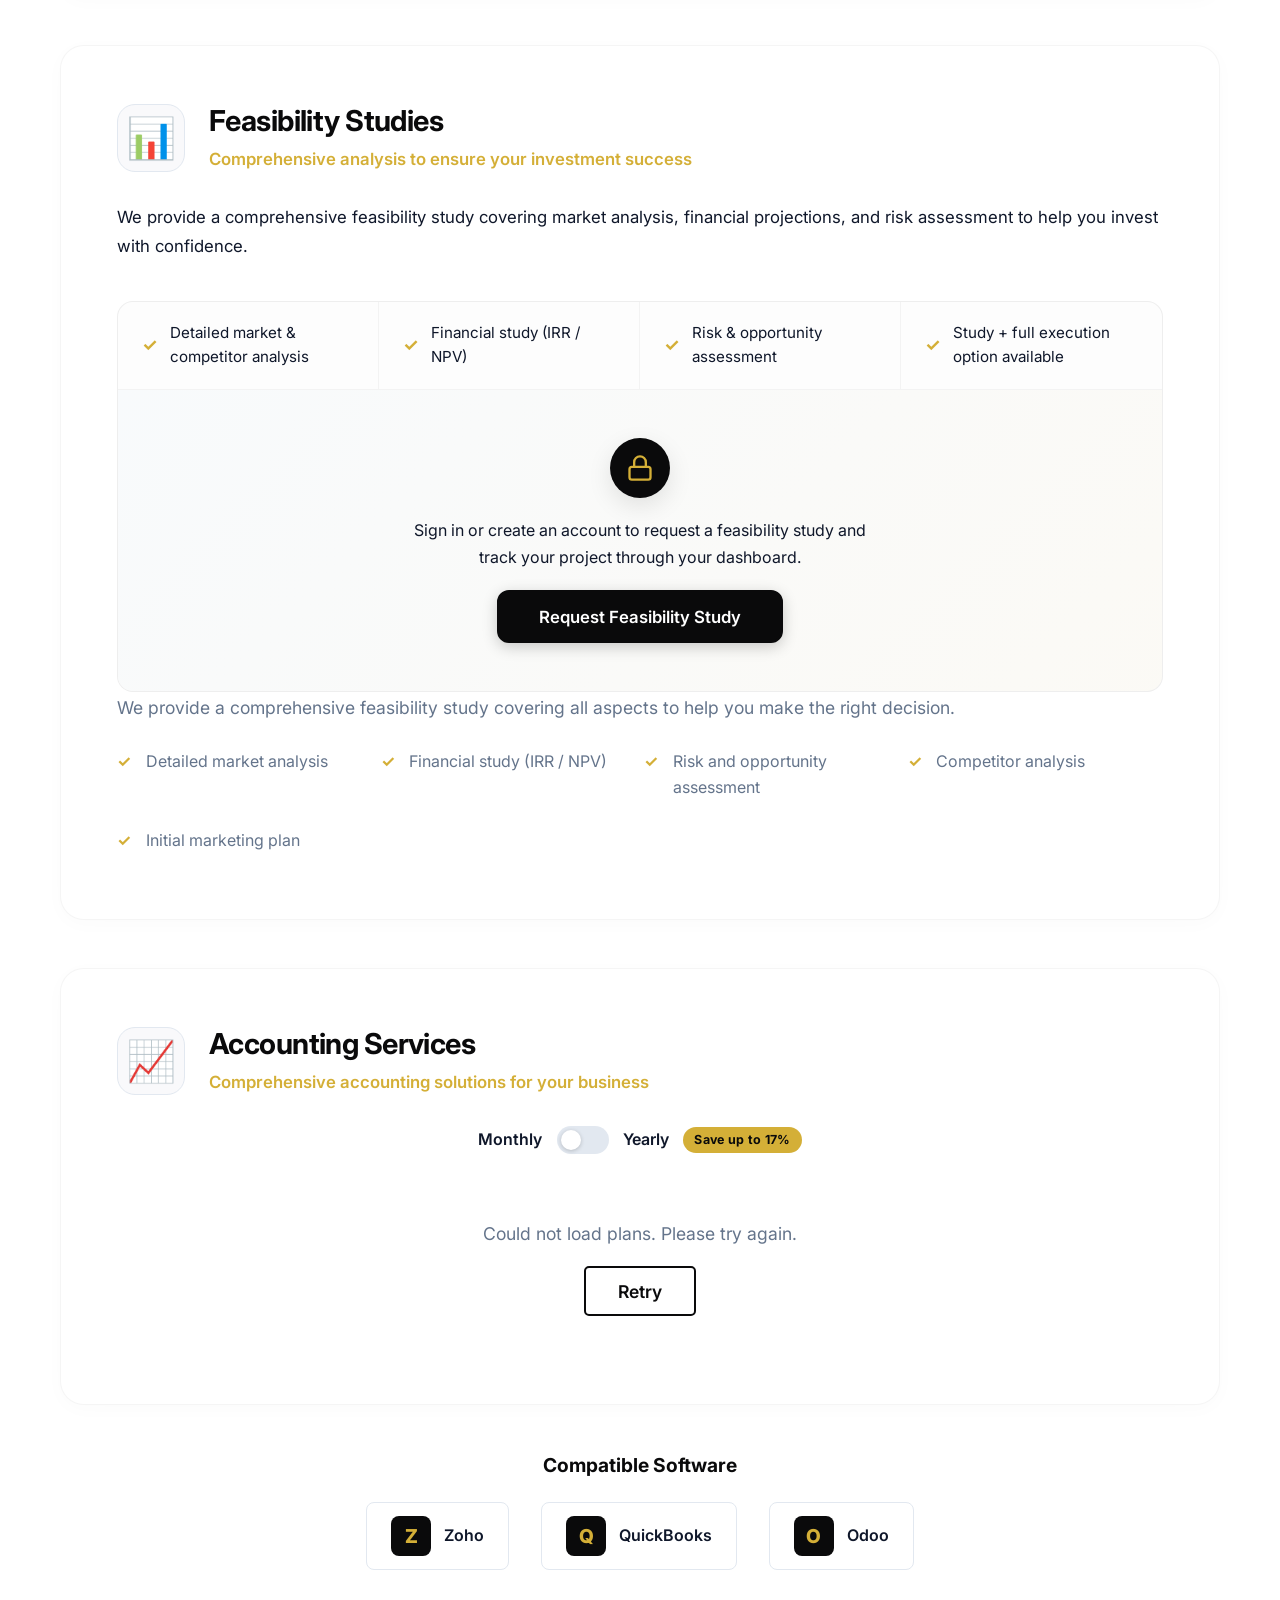
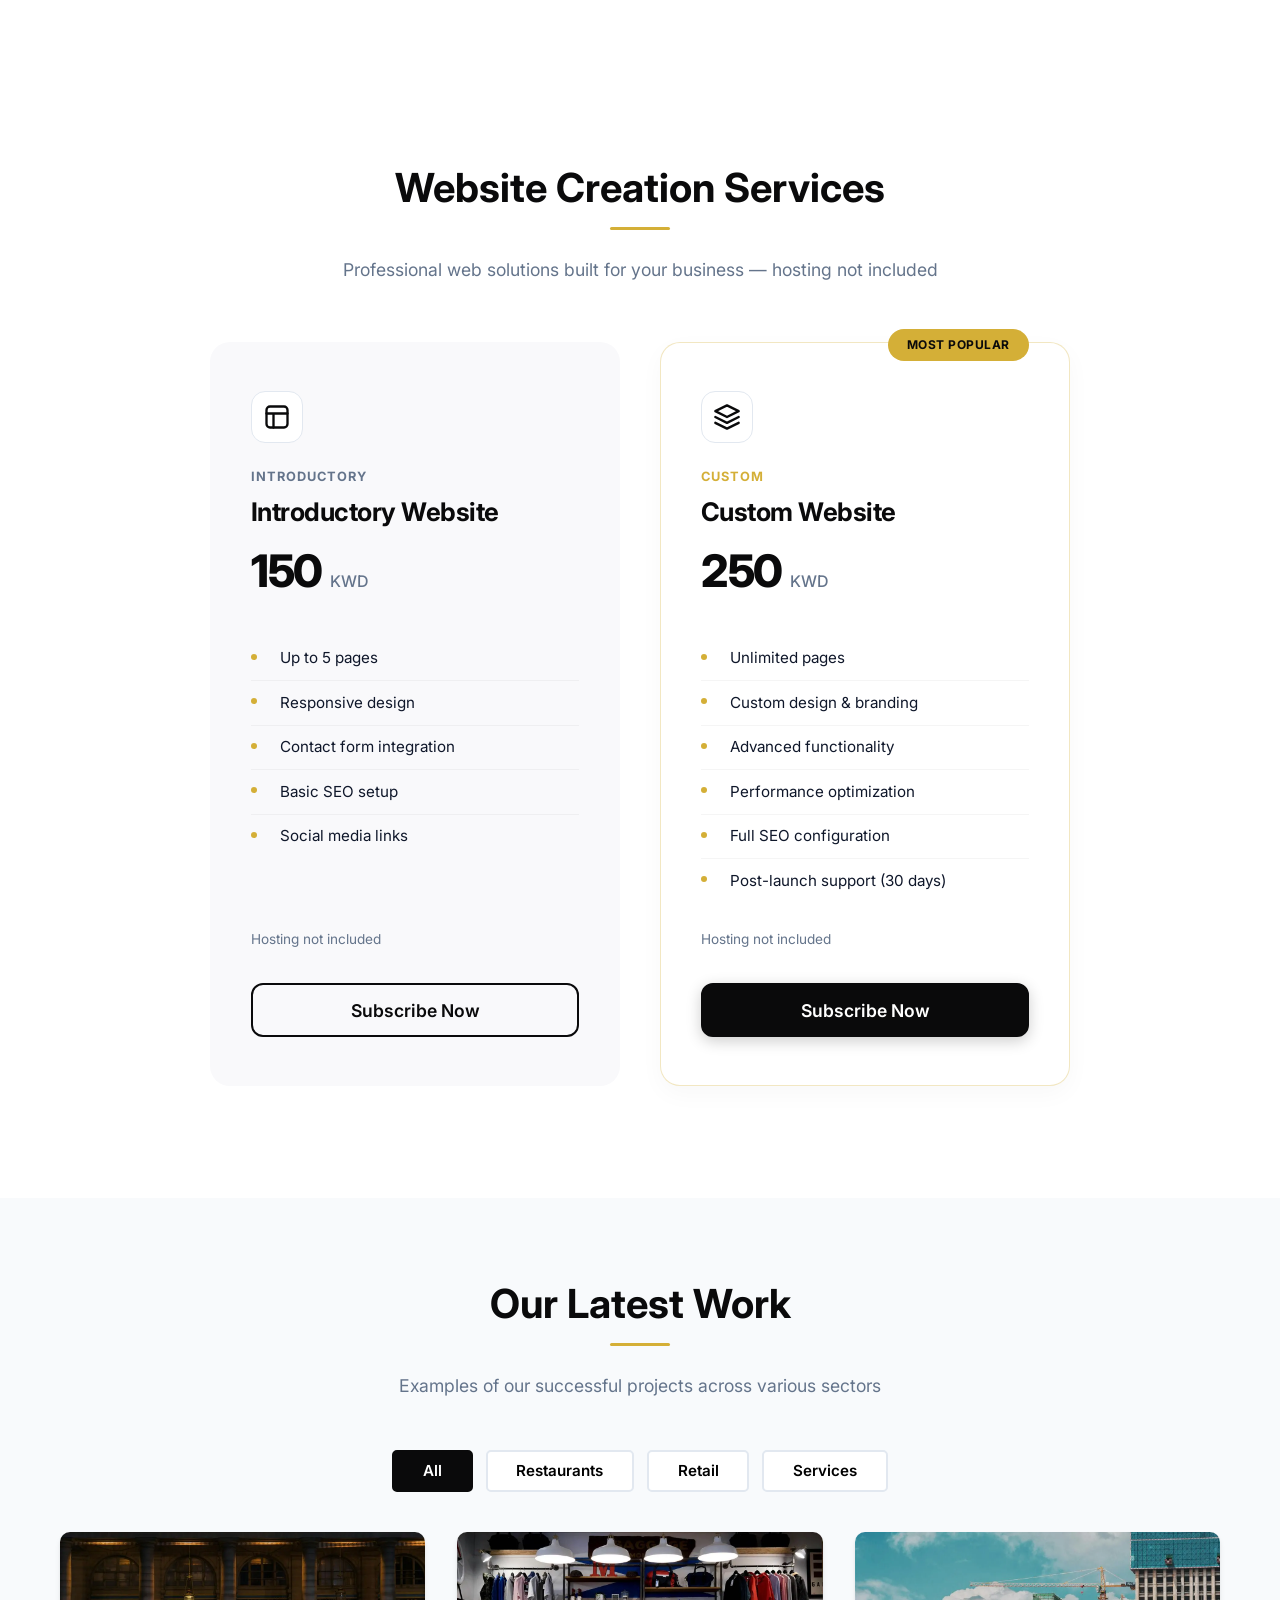
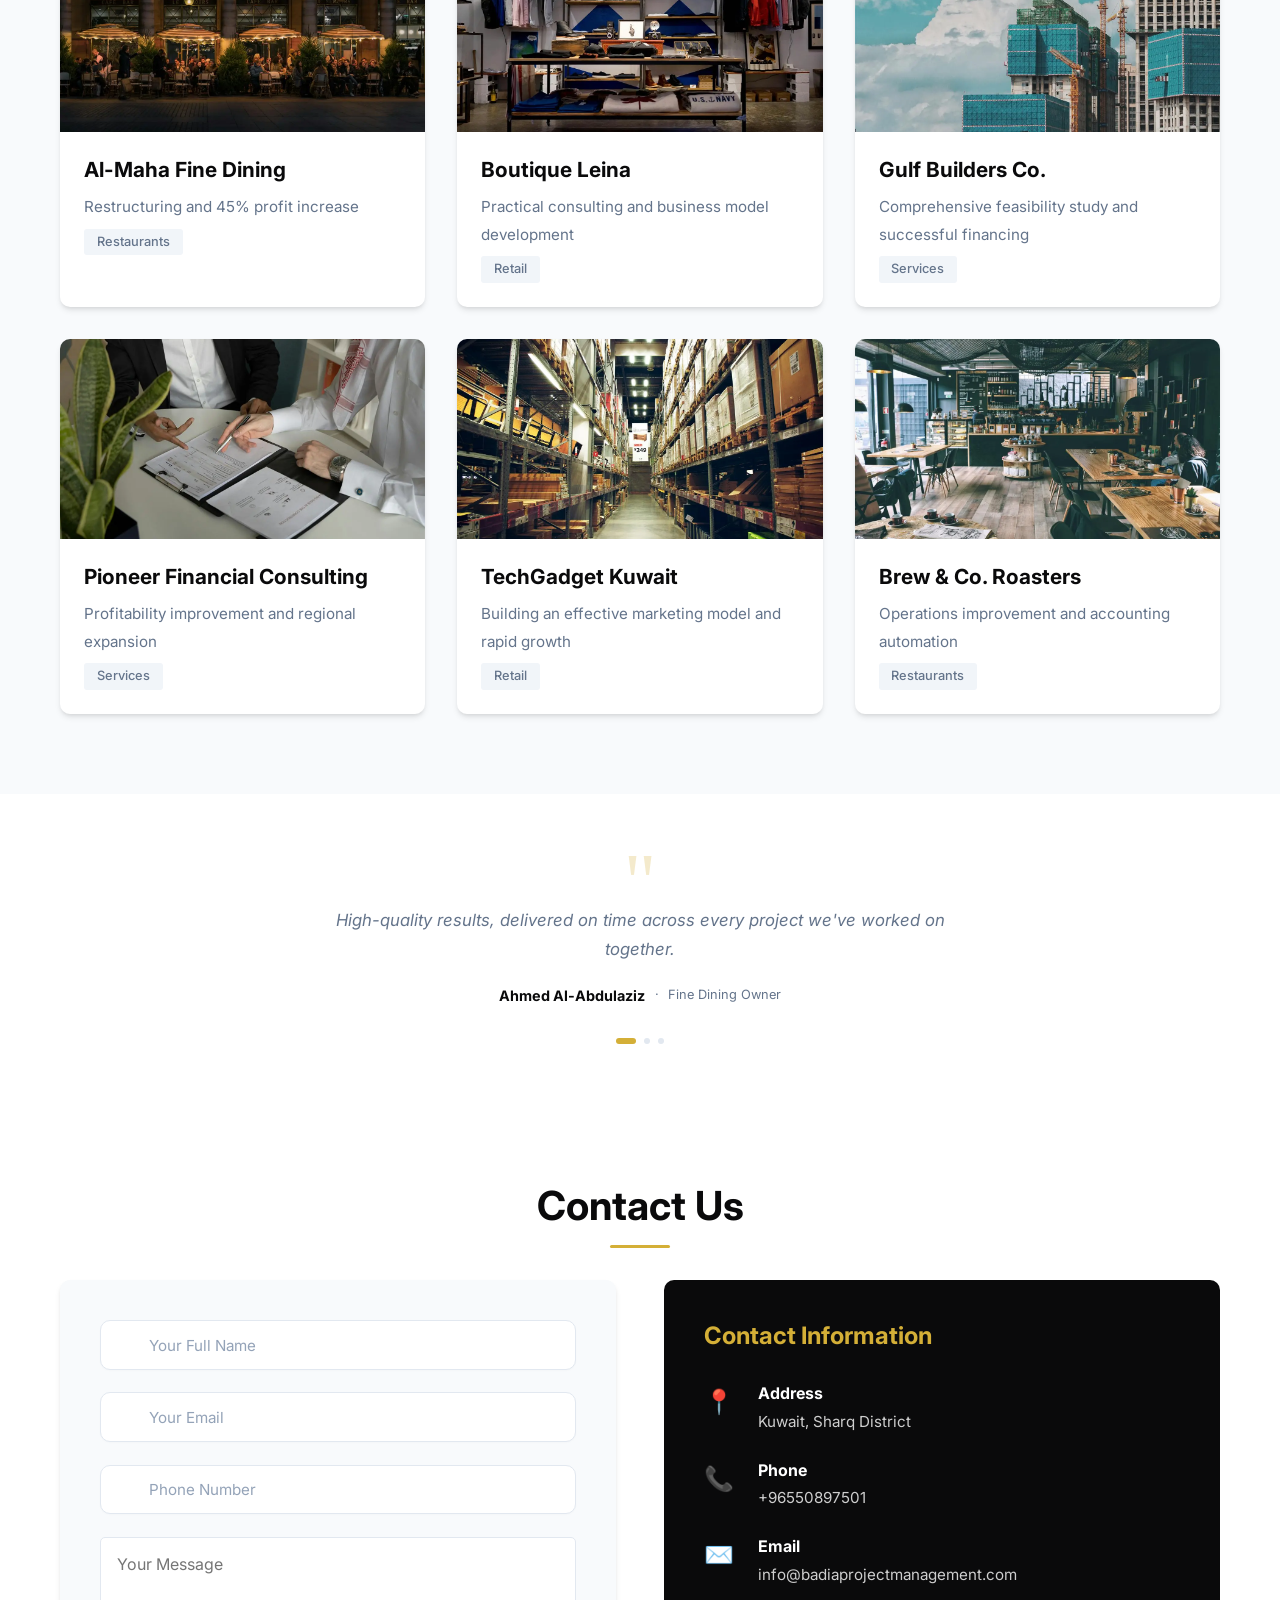
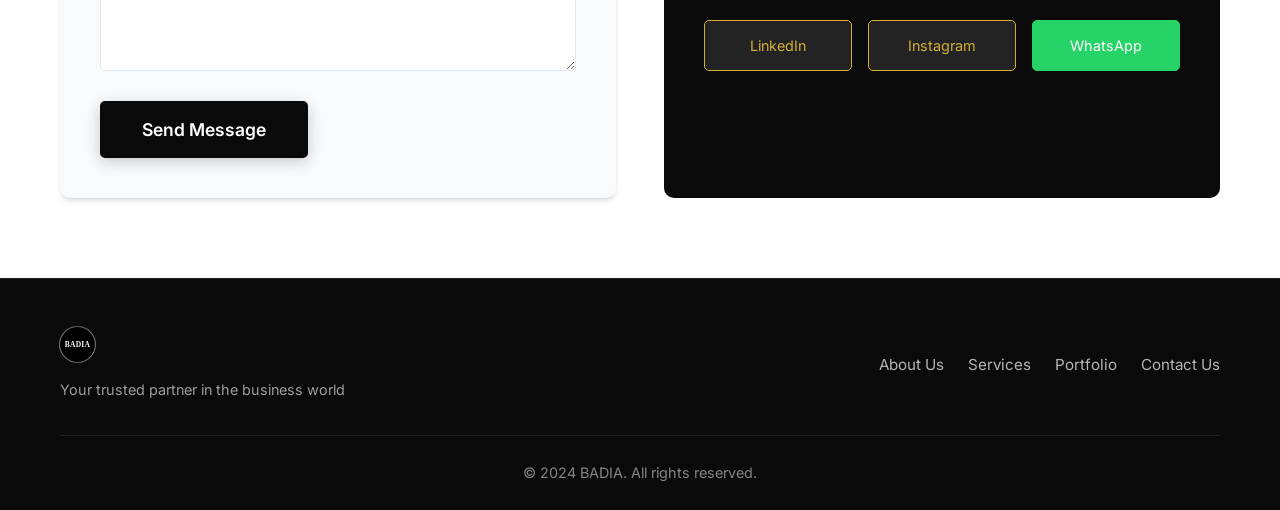
==== commit f941f091: "Add custom 404 page, update robots.txt to industry standard, remove manual payment instructions, and" ====
--- a/index.html
+++ b/index.html
@@ -110,7 +110,7 @@
 <p data-ar="مشروع منجز" data-en="Projects Completed">Projects Completed</p>
 </div>
 <div class="stat-item">
-<h3 data-target="3">0</h3>
+<h3 data-duration="600" data-target="3">0</h3>
 <p data-ar="سنة خبرة" data-en="Years of Experience">Years of Experience</p>
 </div>
 <div class="stat-item">
@@ -267,25 +267,6 @@
 </div>
 </div>
 <!-- Billing Toggle -->
-<div class="pi-container" id="paymentInstructionsAccounting">
-    <div class="pi-header">
-        <div class="pi-icon">
-            <svg width="24" height="24" viewBox="0 0 24 24" fill="none" stroke="currentColor" stroke-width="2" stroke-linecap="round" stroke-linejoin="round"><circle cx="12" cy="12" r="10"/><line x1="12" y1="8" x2="12" y2="12"/><line x1="12" y1="16" x2="12.01" y2="16"/></svg>
-        </div>
-        <p class="pi-title" data-ar="يرجى قراءة تعليمات الدفع قبل الاشتراك" data-en="Please read the payment instructions before subscribing">Please read the payment instructions before subscribing</p>
-    </div>
-    <ol class="pi-steps">
-        <li data-ar="اختر خطتك واضغط على 'اشترك الآن'. إذا لم يكن لديك حساب، سيُطلب منك التسجيل أولاً (مع تقديم الاسم الأول والأخير واسم الشركة)." data-en="Choose your plan and click 'Subscribe Now'. If you don't have an account, you will be prompted to register first (providing First Name, Last Name, and Company Name).">Choose your plan and click 'Subscribe Now'. If you don't have an account, you will be prompted to register first (providing First Name, Last Name, and Company Name).</li>
-        <li data-ar="أتمم عملية الدفع عبر upayto.me/badia" data-en="Complete your payment via upayto.me/badia">Complete your payment via <strong>upayto.me/badia</strong></li>
-        <li>
-            <span data-ar="أرسل لقطة شاشة للدفع عبر واتساب إلى:" data-en="Send a screenshot of the payment via WhatsApp to:">Send a screenshot of the payment via WhatsApp to:</span>
-            <a href="https://wa.me/96550897501" target="_blank" class="pi-whatsapp">
-                <svg width="16" height="16" viewBox="0 0 24 24" fill="currentColor"><path d="M17.472 14.382c-.297-.149-1.758-.867-2.03-.967-.273-.099-.471-.148-.67.15-.197.297-.767.966-.94 1.164-.173.199-.347.223-.644.075-.297-.15-1.255-.463-2.39-1.475-.883-.788-1.48-1.761-1.653-2.059-.173-.297-.018-.458.13-.606.134-.133.298-.347.446-.52.149-.174.198-.298.298-.497.099-.198.05-.371-.025-.52-.075-.149-.669-1.612-.916-2.207-.242-.579-.487-.5-.669-.51-.173-.008-.371-.01-.57-.01-.198 0-.52.074-.792.372-.272.297-1.04 1.016-1.04 2.479 0 1.462 1.065 2.875 1.213 3.074.149.198 2.096 3.2 5.077 4.487.709.306 1.262.489 1.694.625.712.227 1.36.195 1.871.118.571-.085 1.758-.719 2.006-1.413.248-.694.248-1.289.173-1.413-.074-.124-.272-.198-.57-.347m-5.421 7.403h-.004a9.87 9.87 0 01-5.031-1.378l-.361-.214-3.741.982.998-3.648-.235-.374a9.86 9.86 0 01-1.51-5.26c.001-5.45 4.436-9.884 9.888-9.884 2.64 0 5.122 1.03 6.988 2.898a9.825 9.825 0 012.893 6.994c-.003 5.45-4.437 9.884-9.885 9.884m8.413-18.297A11.815 11.815 0 0012.05 0C5.495 0 .16 5.335.157 11.892c0 2.096.547 4.142 1.588 5.945L.057 24l6.305-1.654a11.882 11.882 0 005.683 1.448h.005c6.554 0 11.89-5.335 11.893-11.893a11.821 11.821 0 00-3.48-8.413z"/></svg>
-                +965 5089 7501
-            </a>
-        </li>
-    </ol>
-</div>
 <div class="billing-toggle-wrapper">
     <span class="billing-label" data-en="Monthly" data-ar="شهري">Monthly</span>
     <label class="billing-switch" for="billingToggle">
@@ -330,25 +311,6 @@
 <div class="container">
     <h2 data-ar="خدمات إنشاء المواقع" data-en="Website Creation Services">Website Creation Services</h2>
     <p class="section-desc" data-ar="حلول ويب احترافية مصممة لعملك — بدون رسوم استضافة" data-en="Professional web solutions built for your business — hosting not included">Professional web solutions built for your business — hosting not included</p>
-<div class="pi-container" id="paymentInstructionsWeb">
-    <div class="pi-header">
-        <div class="pi-icon">
-            <svg width="24" height="24" viewBox="0 0 24 24" fill="none" stroke="currentColor" stroke-width="2" stroke-linecap="round" stroke-linejoin="round"><circle cx="12" cy="12" r="10"/><line x1="12" y1="8" x2="12" y2="12"/><line x1="12" y1="16" x2="12.01" y2="16"/></svg>
-        </div>
-        <p class="pi-title" data-ar="يرجى قراءة تعليمات الدفع قبل الطلب" data-en="Please read the payment instructions before ordering">Please read the payment instructions before ordering</p>
-    </div>
-    <ol class="pi-steps">
-        <li data-ar="اختر باقتك واضغط على 'اشترك الآن'. إذا لم يكن لديك حساب، سيُطلب منك التسجيل أولاً (مع تقديم الاسم الأول والأخير واسم الشركة)." data-en="Choose your package and click 'Subscribe Now'. If you don't have an account, you will be prompted to register first (providing First Name, Last Name, and Company Name).">Choose your package and click 'Subscribe Now'. If you don't have an account, you will be prompted to register first (providing First Name, Last Name, and Company Name).</li>
-        <li data-ar="أتمم عملية الدفع عبر upayto.me/badia" data-en="Complete your payment via upayto.me/badia">Complete your payment via <strong>upayto.me/badia</strong></li>
-        <li>
-            <span data-ar="أرسل لقطة شاشة للدفع عبر واتساب إلى:" data-en="Send a screenshot of the payment via WhatsApp to:">Send a screenshot of the payment via WhatsApp to:</span>
-            <a href="https://wa.me/96550897501" target="_blank" class="pi-whatsapp">
-                <svg width="16" height="16" viewBox="0 0 24 24" fill="currentColor"><path d="M17.472 14.382c-.297-.149-1.758-.867-2.03-.967-.273-.099-.471-.148-.67.15-.197.297-.767.966-.94 1.164-.173.199-.347.223-.644.075-.297-.15-1.255-.463-2.39-1.475-.883-.788-1.48-1.761-1.653-2.059-.173-.297-.018-.458.13-.606.134-.133.298-.347.446-.52.149-.174.198-.298.298-.497.099-.198.05-.371-.025-.52-.075-.149-.669-1.612-.916-2.207-.242-.579-.487-.5-.669-.51-.173-.008-.371-.01-.57-.01-.198 0-.52.074-.792.372-.272.297-1.04 1.016-1.04 2.479 0 1.462 1.065 2.875 1.213 3.074.149.198 2.096 3.2 5.077 4.487.709.306 1.262.489 1.694.625.712.227 1.36.195 1.871.118.571-.085 1.758-.719 2.006-1.413.248-.694.248-1.289.173-1.413-.074-.124-.272-.198-.57-.347m-5.421 7.403h-.004a9.87 9.87 0 01-5.031-1.378l-.361-.214-3.741.982.998-3.648-.235-.374a9.86 9.86 0 01-1.51-5.26c.001-5.45 4.436-9.884 9.888-9.884 2.64 0 5.122 1.03 6.988 2.898a9.825 9.825 0 012.893 6.994c-.003 5.45-4.437 9.884-9.885 9.884m8.413-18.297A11.815 11.815 0 0012.05 0C5.495 0 .16 5.335.157 11.892c0 2.096.547 4.142 1.588 5.945L.057 24l6.305-1.654a11.882 11.882 0 005.683 1.448h.005c6.554 0 11.89-5.335 11.893-11.893a11.821 11.821 0 00-3.48-8.413z"/></svg>
-                +965 5089 7501
-            </a>
-        </li>
-    </ol>
-</div>
     <div class="web-services-grid">
         <div class="web-service-card">
             <div class="web-service-icon">
@@ -365,7 +327,7 @@
                 <li data-en="Social media links" data-ar="روابط وسائل التواصل">Social media links</li>
             </ul>
             <p class="web-service-note" data-en="Hosting not included" data-ar="لا تشمل الاستضافة">Hosting not included</p>
-            <button class="btn btn-outline ws-btn" data-en="Subscribe Now" data-ar="اشترك الآن" onclick="handlePaymentClick('https://upayto.me/badia')">Subscribe Now</button>
+            <button class="btn btn-outline ws-btn" data-en="Subscribe Now" data-ar="اشترك الآن" onclick="handlePaymentClick('')">Subscribe Now</button>
         </div>
         <div class="web-service-card featured">
             <div class="web-service-badge" data-en="Most Popular" data-ar="الأكثر طلباً">Most Popular</div>
@@ -384,7 +346,7 @@
                 <li data-en="Post-launch support (30 days)" data-ar="دعم ما بعد الإطلاق (30 يوم)">Post-launch support (30 days)</li>
             </ul>
             <p class="web-service-note" data-en="Hosting not included" data-ar="لا تشمل الاستضافة">Hosting not included</p>
-            <button class="btn btn-primary ws-btn" data-en="Subscribe Now" data-ar="اشترك الآن" onclick="handlePaymentClick('https://upayto.me/badia')">Subscribe Now</button>
+            <button class="btn btn-primary ws-btn" data-en="Subscribe Now" data-ar="اشترك الآن" onclick="handlePaymentClick('')">Subscribe Now</button>
         </div>
     </div>
 </div>
@@ -405,7 +367,7 @@
 </div>
 <div class="portfolio-grid">
 <div class="portfolio-item" data-category="restaurants">
-<div class="portfolio-image"><img src="assets/images/siyuan-g_V2rt6iG7A-unsplash.jpg" alt="Al-Maha Fine Dining" style="width:100%;height:100%;object-fit:cover;" loading="lazy"></div>
+<div class="portfolio-image"><img src="assets/images/siyuan-g_V2rt6iG7A-unsplash.webp" alt="Al-Maha Fine Dining" style="width:100%;height:100%;object-fit:cover;" loading="lazy"></div>
 <div class="portfolio-info">
 <h3 data-ar="مها دايننج الفاخر" data-en="Al-Maha Fine Dining">Al-Maha Fine Dining</h3>
 <p data-ar="إعادة هيكلة وزيادة الأرباح بنسبة 45%" data-en="Restructuring and 45% profit increase">Restructuring and 45% profit increase</p>
@@ -413,7 +375,7 @@
 </div>
 </div>
 <div class="portfolio-item" data-category="retail">
-<div class="portfolio-image"><img src="assets/images/clark-street-mercantile-P3pI6xzovu0-unsplash.jpg" alt="Boutique Leina" style="width:100%;height:100%;object-fit:cover;" loading="lazy"></div>
+<div class="portfolio-image"><img src="assets/images/clark-street-mercantile-P3pI6xzovu0-unsplash.webp" alt="Boutique Leina" style="width:100%;height:100%;object-fit:cover;" loading="lazy"></div>
 <div class="portfolio-info">
 <h3 data-ar="بوتيك لينا" data-en="Boutique Leina">Boutique Leina</h3>
 <p data-ar="استشارة عملية وتطوير نموذج العمل" data-en="Practical consulting and business model development">Practical consulting and business model development</p>
@@ -421,7 +383,7 @@
 </div>
 </div>
 <div class="portfolio-item" data-category="services">
-<div class="portfolio-image"><img src="assets/images/c-dustin-91AQt9p4Mo8-unsplash.jpg" alt="Gulf Builders Co." style="width:100%;height:100%;object-fit:cover;" loading="lazy"></div>
+<div class="portfolio-image"><img src="assets/images/c-dustin-91AQt9p4Mo8-unsplash.webp" alt="Gulf Builders Co." style="width:100%;height:100%;object-fit:cover;" loading="lazy"></div>
 <div class="portfolio-info">
 <h3 data-ar="شركة بناة الخليج" data-en="Gulf Builders Co.">Gulf Builders Co.</h3>
 <p data-ar="دراسة جدوى شاملة وتمويل ناجح" data-en="Comprehensive feasibility study and successful financing">Comprehensive feasibility study and successful financing</p>
@@ -429,7 +391,7 @@
 </div>
 </div>
 <div class="portfolio-item" data-category="services">
-<div class="portfolio-image"><img src="assets/images/amina-atar-Mqc-m8kgxkg-unsplash.jpg" alt="Pioneer Financial Consulting" style="width:100%;height:100%;object-fit:cover;" loading="lazy"></div>
+<div class="portfolio-image"><img src="assets/images/amina-atar-Mqc-m8kgxkg-unsplash.webp" alt="Pioneer Financial Consulting" style="width:100%;height:100%;object-fit:cover;" loading="lazy"></div>
 <div class="portfolio-info">
 <h3 data-ar="بايونير للاستشارات المالية" data-en="Pioneer Financial Consulting">Pioneer Financial Consulting</h3>
 <p data-ar="تحسين الربحية والتوسع الإقليمي" data-en="Profitability improvement and regional expansion">Profitability improvement and regional expansion</p>
@@ -437,7 +399,7 @@
 </div>
 </div>
 <div class="portfolio-item" data-category="retail">
-<div class="portfolio-image"><img src="assets/images/tommao-wang-jr1DdTyU7eA-unsplash.jpg" alt="TechGadget Kuwait" style="width:100%;height:100%;object-fit:cover;" loading="lazy"></div>
+<div class="portfolio-image"><img src="assets/images/tommao-wang-jr1DdTyU7eA-unsplash.webp" alt="TechGadget Kuwait" style="width:100%;height:100%;object-fit:cover;" loading="lazy"></div>
 <div class="portfolio-info">
 <h3 data-ar="تك جادجيت الكويت" data-en="TechGadget Kuwait">TechGadget Kuwait</h3>
 <p data-ar="بناء نموذج تسويقي فعال ونمو سريع" data-en="Building an effective marketing model and rapid growth">Building an effective marketing model and rapid growth</p>
@@ -445,7 +407,7 @@
 </div>
 </div>
 <div class="portfolio-item" data-category="restaurants">
-<div class="portfolio-image"><img src="assets/images/petr-sevcovic-qE1jxYXiwOA-unsplash.jpg" alt="Brew & Co. Roasters" style="width:100%;height:100%;object-fit:cover;" loading="lazy"></div>
+<div class="portfolio-image"><img src="assets/images/petr-sevcovic-qE1jxYXiwOA-unsplash.webp" alt="Brew & Co. Roasters" style="width:100%;height:100%;object-fit:cover;" loading="lazy"></div>
 <div class="portfolio-info">
 <h3 data-ar="محامص برو آند كو" data-en="Brew & Co. Roasters">Brew & Co. Roasters</h3>
 <p data-ar="تحسين العمليات والأتمتة المحاسبية" data-en="Operations improvement and accounting automation">Operations improvement and accounting automation</p>
@@ -498,13 +460,13 @@
 <div class="contact-wrapper">
 <form class="contact-form" id="contactForm">
 <div class="form-group">
-<input aria-label="Your Full Name" data-placeholder-ar="اسمك الكامل" data-placeholder-en="Your Full Name" id="contactName" placeholder="Your Full Name" required="" type="text"/>
+<input aria-label="Your Full Name" data-placeholder-ar="اسمك الكامل" data-placeholder-en="Your Full Name" id="contactName" placeholder="Your Full Name" required="" type="text" data-bwignore="true"/>
 </div>
 <div class="form-group">
-<input aria-label="Your Email" data-placeholder-ar="بريدك الإلكتروني" data-placeholder-en="Your Email" id="contactEmail" placeholder="Your Email" required="" type="email"/>
+<input aria-label="Your Email" data-placeholder-ar="بريدك الإلكتروني" data-placeholder-en="Your Email" id="contactEmail" placeholder="Your Email" required="" type="email" data-bwignore="true"/>
 </div>
 <div class="form-group">
-<input aria-label="Phone Number" data-placeholder-ar="رقم الهاتف" data-placeholder-en="Phone Number" id="contactPhone" placeholder="Phone Number" required="" type="tel"/>
+<input aria-label="Phone Number" data-placeholder-ar="رقم الهاتف" data-placeholder-en="Phone Number" id="contactPhone" placeholder="Phone Number" required="" type="tel" data-bwignore="true"/>
 </div>
 
 <div class="form-group">
@@ -563,7 +525,7 @@
                     <div class="comix-form-group">
                         <label for="loginEmail" data-en="Email or username" data-ar="البريد الإلكتروني أو اسم المستخدم">Email or username</label>
                         <div class="input-wrap">
-                            <input type="email" id="loginEmail" placeholder="you@badiaprojectmanagement.com">
+                            <input type="email" id="loginEmail" placeholder="info@badiaprojectmanagement.com" data-bwignore="true">
                         </div>
                         <div class="form-error" id="loginEmailErr" data-en="Enter a valid email address" data-ar="أدخل بريداً إلكترونياً صحيحاً">Enter a valid email address</div>
                     </div>
@@ -574,7 +536,7 @@
                             <a href="#" class="comix-forgot-link" data-en="Forgot password?" data-ar="نسيت كلمة المرور؟" onclick="showForgotPassword(event)">Forgot password?</a>
                         </div>
                         <div class="input-wrap">
-                            <input type="password" id="loginPass" class="password-field" placeholder="••••••••">
+                            <input type="password" id="loginPass" class="password-field" placeholder="••••••••" data-bwignore="true">
                             <button type="button" class="password-toggle-btn" onclick="togglePass('loginPass', this)" aria-label="Toggle password visibility">
                                 <i class="fa-regular fa-eye"></i>
                             </button>
@@ -605,27 +567,27 @@
                     <div class="comix-form-group">
                         <label for="regFirst" data-en="First Name" data-ar="الاسم الأول">First Name</label>
                         <div class="input-wrap">
-                            <input type="text" id="regFirst" data-placeholder-en="John" data-placeholder-ar="أحمد" placeholder="John">
+                            <input type="text" id="regFirst" data-placeholder-en="John" data-placeholder-ar="أحمد" placeholder="John" data-bwignore="true">
                         </div>
                     </div>
                     <div class="comix-form-group">
                         <label for="regLast" data-en="Last Name" data-ar="اسم العائلة">Last Name</label>
                         <div class="input-wrap">
-                            <input type="text" id="regLast" data-placeholder-en="Doe" data-placeholder-ar="العنزي" placeholder="Doe">
+                            <input type="text" id="regLast" data-placeholder-en="Doe" data-placeholder-ar="العنزي" placeholder="Doe" data-bwignore="true">
                         </div>
                     </div>
 
                     <div class="comix-form-group">
                         <label for="regCompany" data-en="Company Name" data-ar="اسم الشركة">Company Name</label>
                         <div class="input-wrap">
-                            <input type="text" id="regCompany" data-placeholder-en="Acme Corp" data-placeholder-ar="شركة بادية" placeholder="Acme Corp">
+                            <input type="text" id="regCompany" data-placeholder-en="Acme Corp" data-placeholder-ar="شركة بادية" placeholder="Acme Corp" data-bwignore="true">
                         </div>
                     </div>
 
                     <div class="comix-form-group">
                         <label for="regEmail" data-en="Email Address" data-ar="البريد الإلكتروني">Email Address</label>
                         <div class="input-wrap">
-                            <input type="email" id="regEmail" placeholder="user@badiaprojectmanagement.com">
+                            <input type="email" id="regEmail" placeholder="info@badiaprojectmanagement.com" data-bwignore="true">
                         </div>
                         <div class="form-error" id="regEmailErr" data-en="Enter a valid email address" data-ar="أدخل بريداً إلكترونياً صحيحاً">Enter a valid email address</div>
                     </div>
@@ -633,14 +595,14 @@
                     <div class="comix-form-group">
                         <label for="regPhone" data-en="Phone Number" data-ar="رقم الجوال">Phone Number</label>
                         <div class="input-wrap">
-                            <input type="tel" id="regPhone" placeholder="+965 XXXX XXXX">
+                            <input type="tel" id="regPhone" placeholder="+965 XXXX XXXX" data-bwignore="true">
                         </div>
                     </div>
 
                     <div class="comix-form-group">
                         <label for="regPass" data-en="Password" data-ar="كلمة المرور">Password</label>
                         <div class="input-wrap">
-                            <input type="password" id="regPass" class="password-field" data-placeholder-en="At least 8 characters" data-placeholder-ar="8 أحرف على الأقل" placeholder="At least 8 characters" oninput="checkStrength(this.value)">
+                            <input type="password" id="regPass" class="password-field" data-placeholder-en="At least 8 characters" data-placeholder-ar="8 أحرف على الأقل" placeholder="At least 8 characters" oninput="checkStrength(this.value)" data-bwignore="true">
                             <button type="button" class="password-toggle-btn" onclick="togglePass('regPass,regConfirmPass', this)" aria-label="Toggle password visibility">
                                 <i class="fa-regular fa-eye"></i>
                             </button>
@@ -657,7 +619,7 @@
                     <div class="comix-form-group">
                         <label for="regConfirmPass" data-en="Confirm Password" data-ar="تأكيد كلمة المرور">Confirm Password</label>
                         <div class="input-wrap">
-                            <input type="password" id="regConfirmPass" data-placeholder-en="Re-enter your password" data-placeholder-ar="أعد إدخال كلمة المرور" placeholder="Re-enter your password">
+                            <input type="password" id="regConfirmPass" data-placeholder-en="Re-enter your password" data-placeholder-ar="أعد إدخال كلمة المرور" placeholder="Re-enter your password" data-bwignore="true">
                         </div>
                     </div>
 
@@ -689,7 +651,7 @@
                     <div class="comix-form-group">
                         <label for="forgotEmail" data-en="Email Address" data-ar="البريد الإلكتروني">Email Address</label>
                         <div class="input-wrap">
-                            <input type="email" id="forgotEmail" placeholder="user@badiaprojectmanagement.com">
+                            <input type="email" id="forgotEmail" placeholder="info@badiaprojectmanagement.com" data-bwignore="true">
                         </div>
                     </div>
                     <button type="submit" class="btn-submit comix-submit"><span data-en="Send Reset Link" data-ar="إرسال رابط إعادة التعيين">Send Reset Link</span></button>
@@ -727,4 +689,4 @@
 </footer>
 
 </body>
-</html>+</html>
--- a/styles.css
+++ b/styles.css
@@ -1362,7 +1362,7 @@
         .notification {
             position: fixed; top: 1.5rem; right: 1.5rem;
             padding: 1rem 1.5rem; border-radius: 8px;
-            font-size: 0.95rem; font-weight: 600; z-index: 9999;
+            font-size: 0.95rem; font-weight: 600; z-index: 999999;
             animation: slideNotif 0.3s ease-out; max-width: 350px;
         }
         @keyframes slideNotif {
